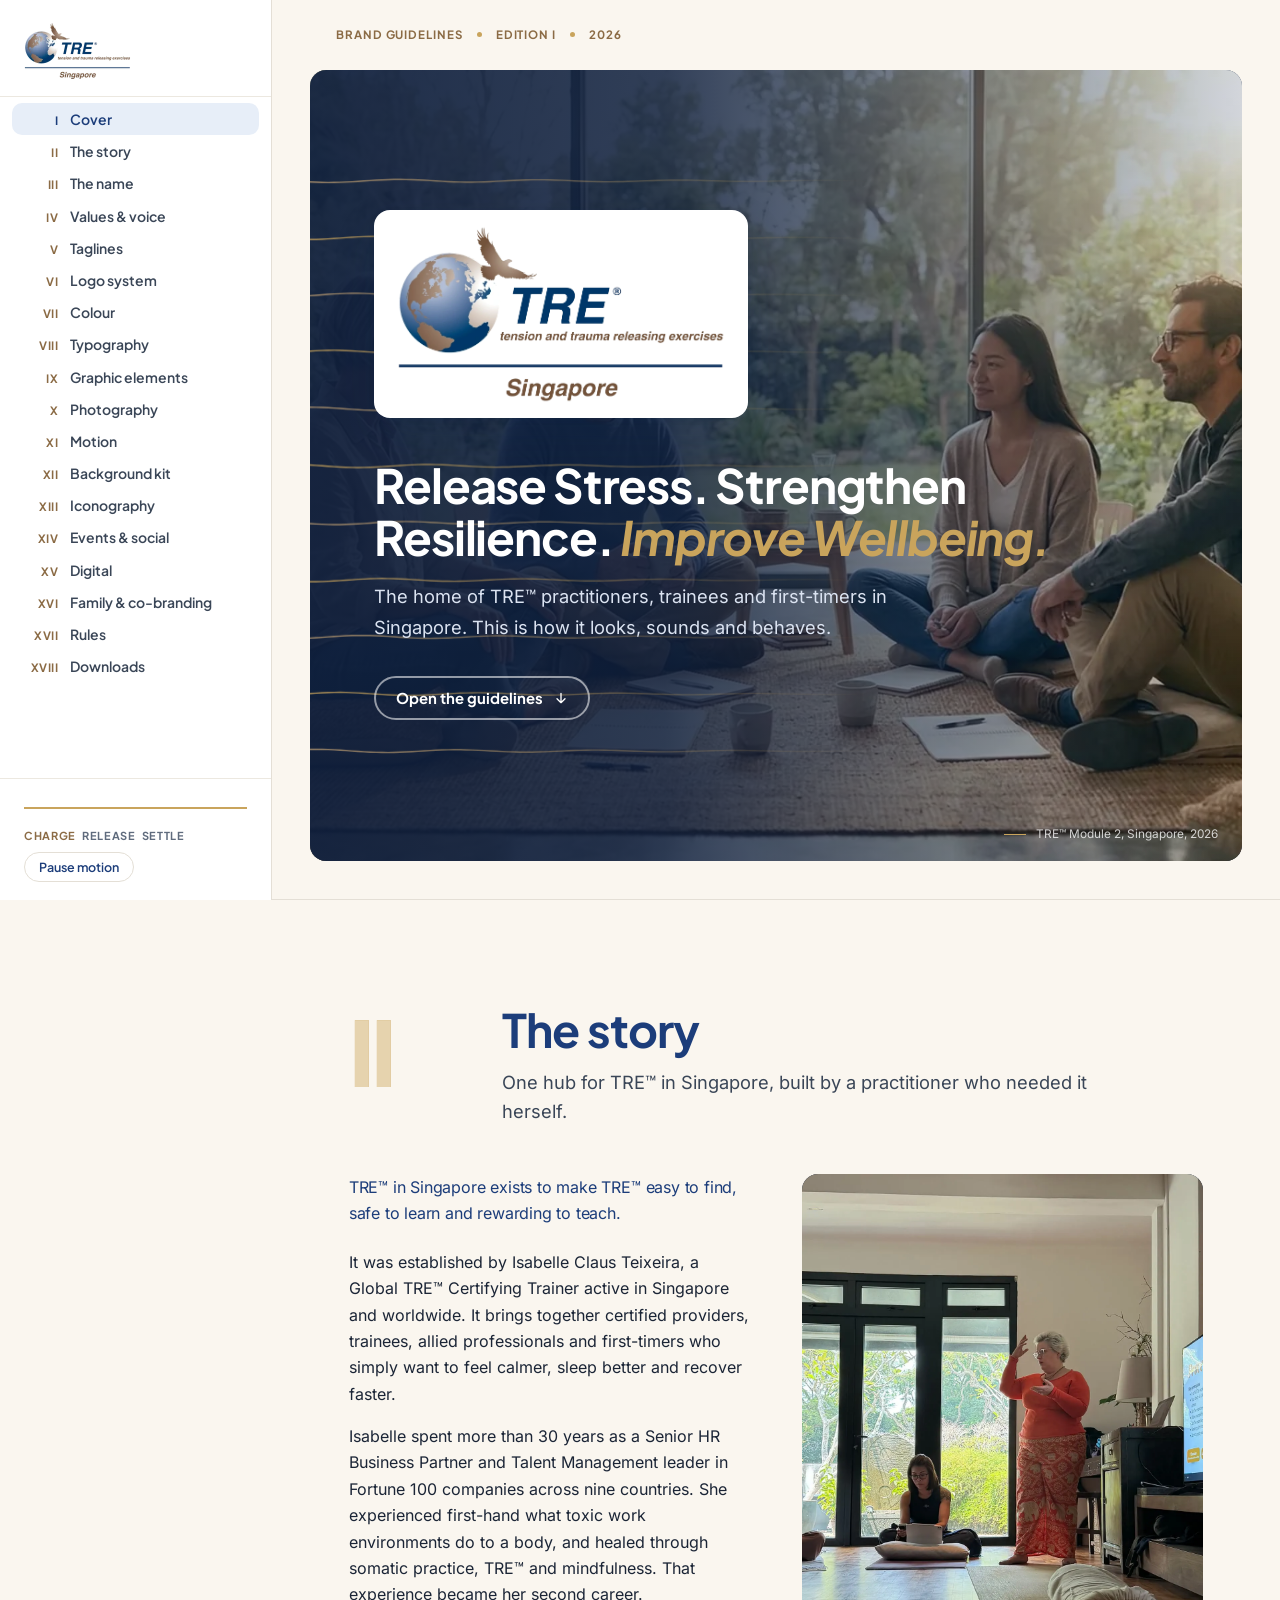
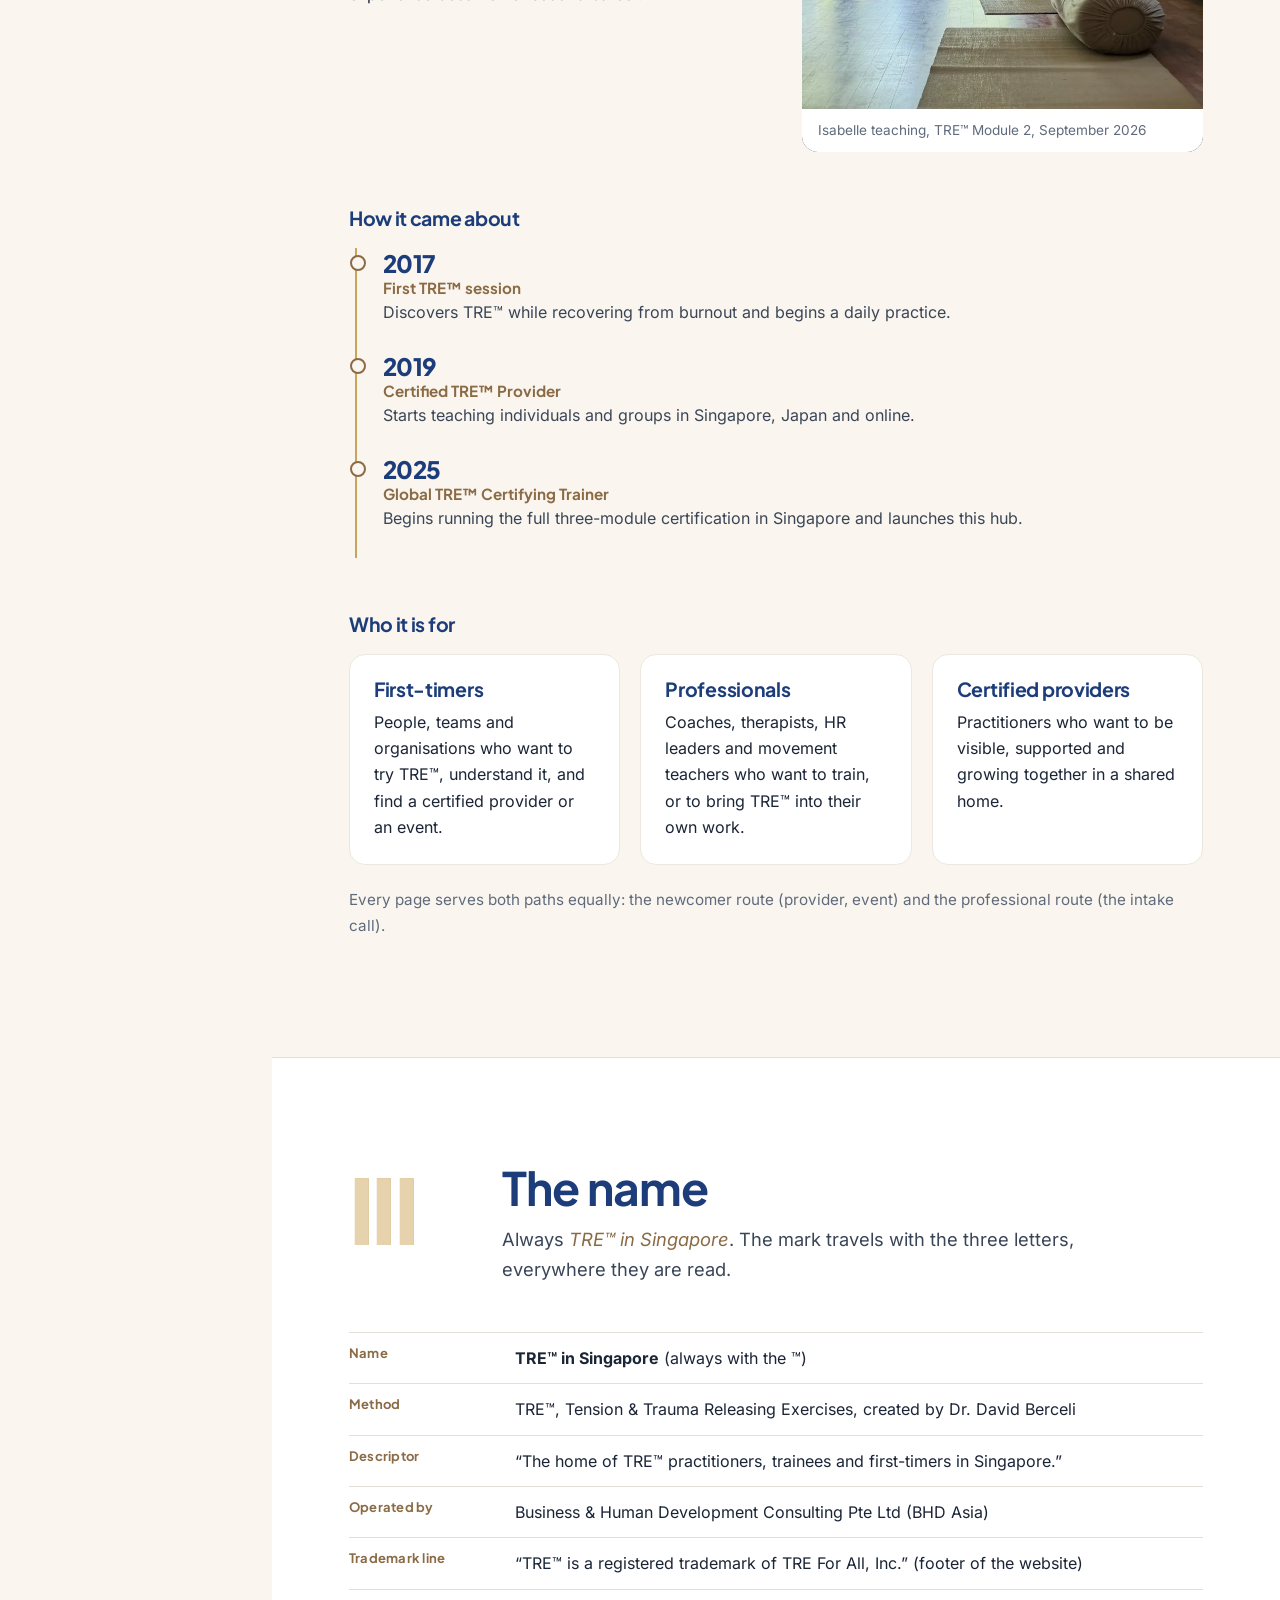
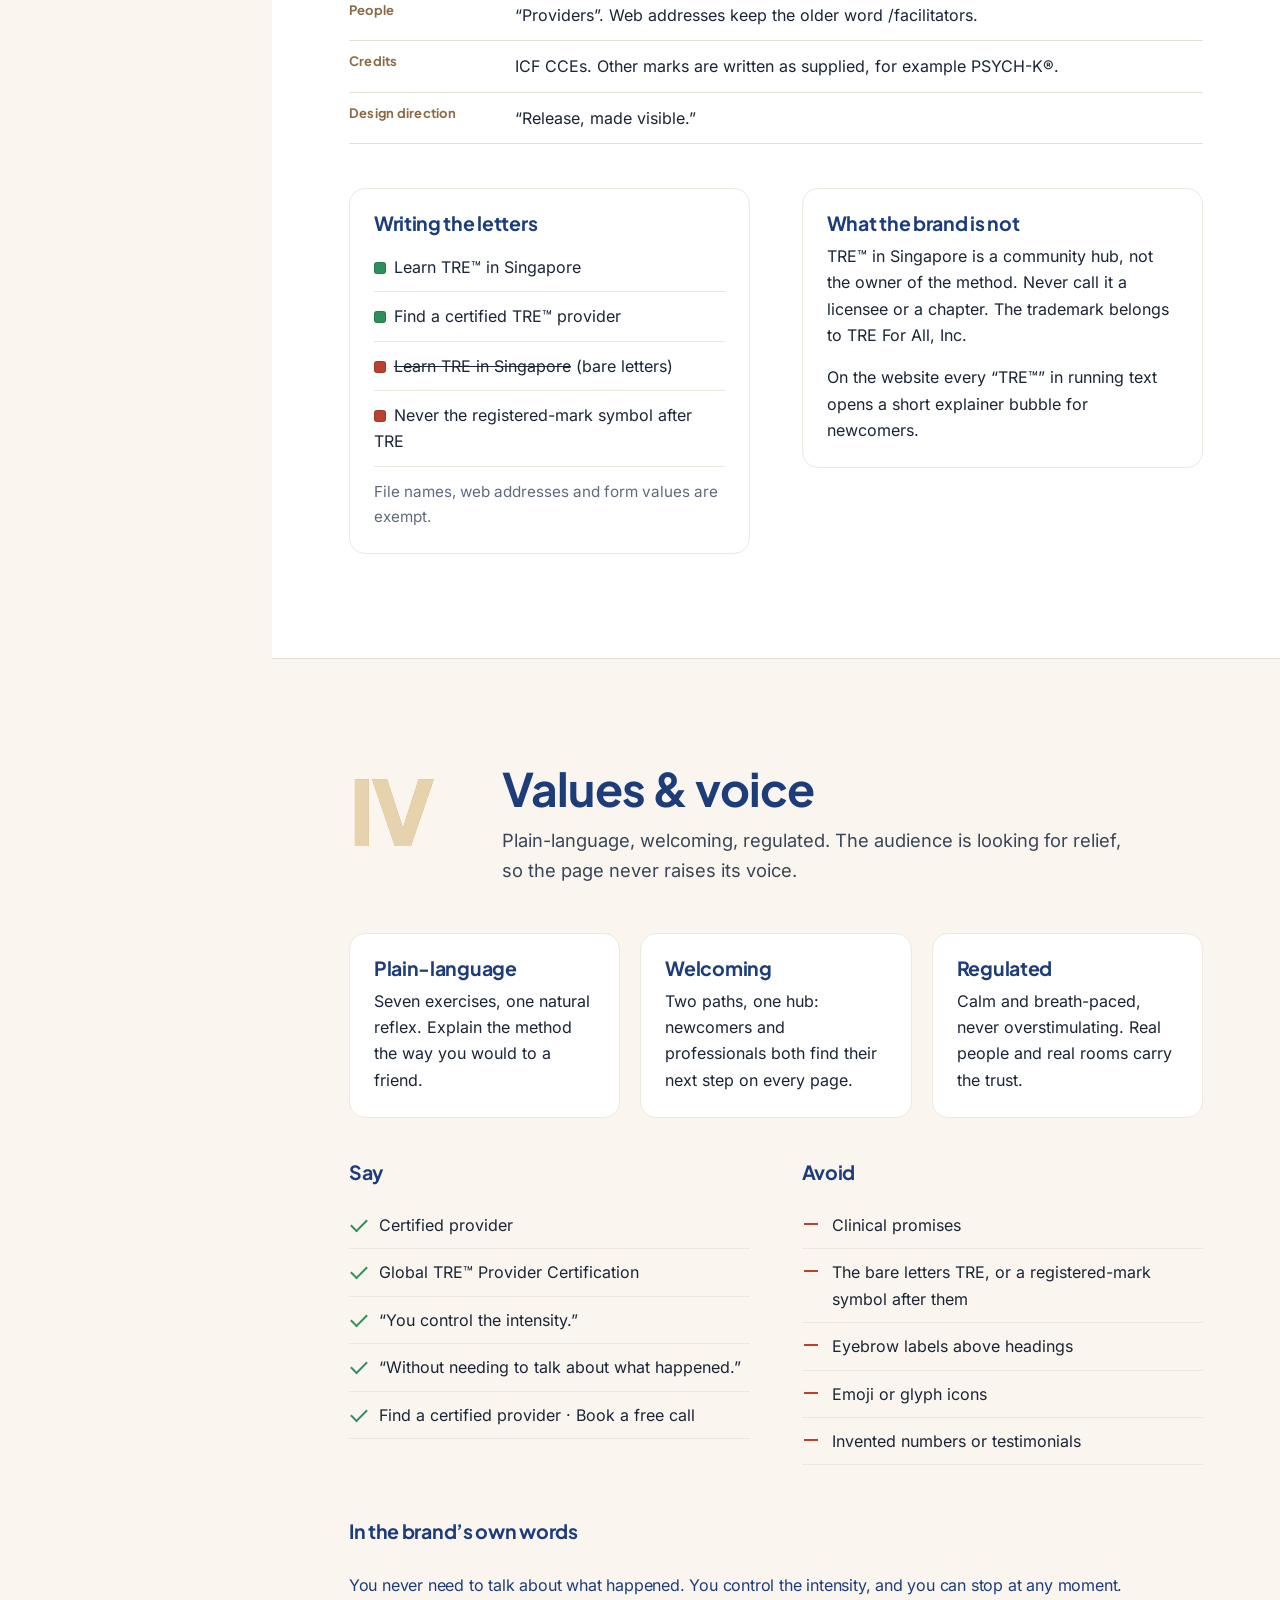
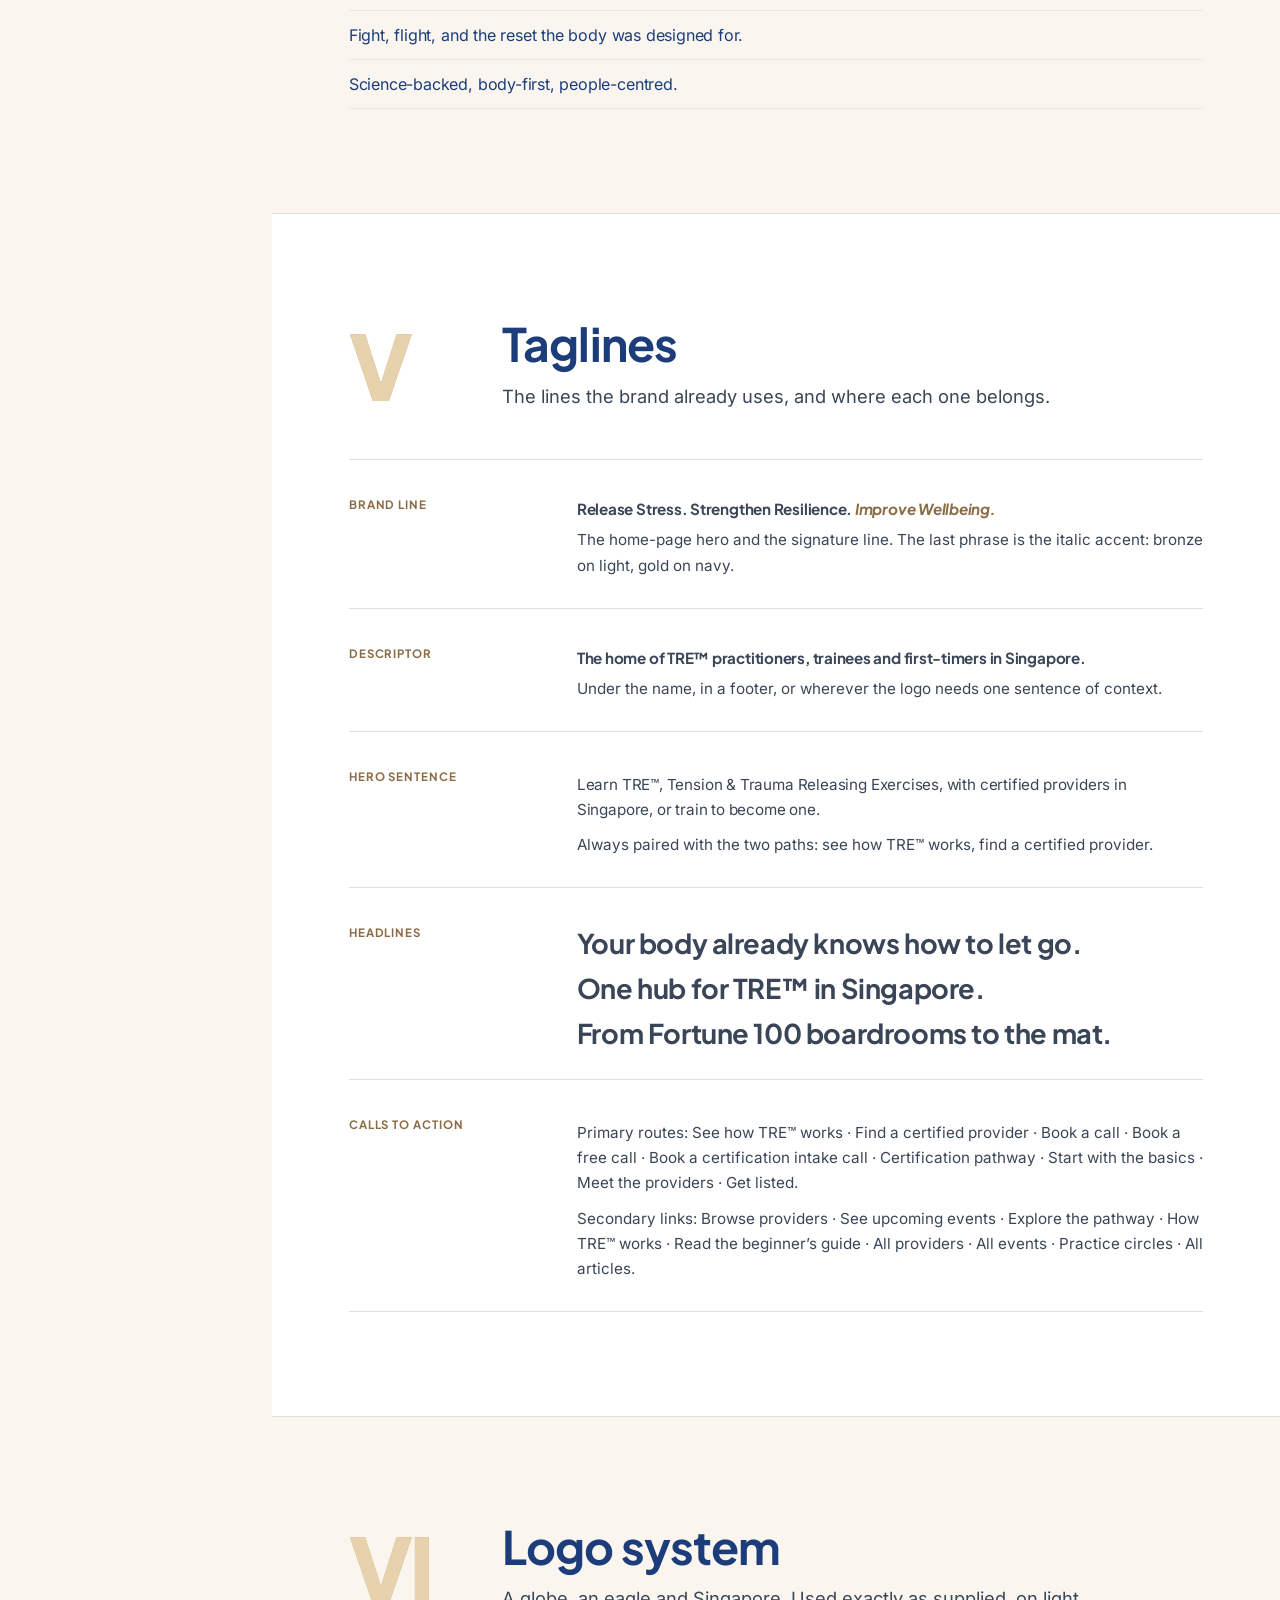
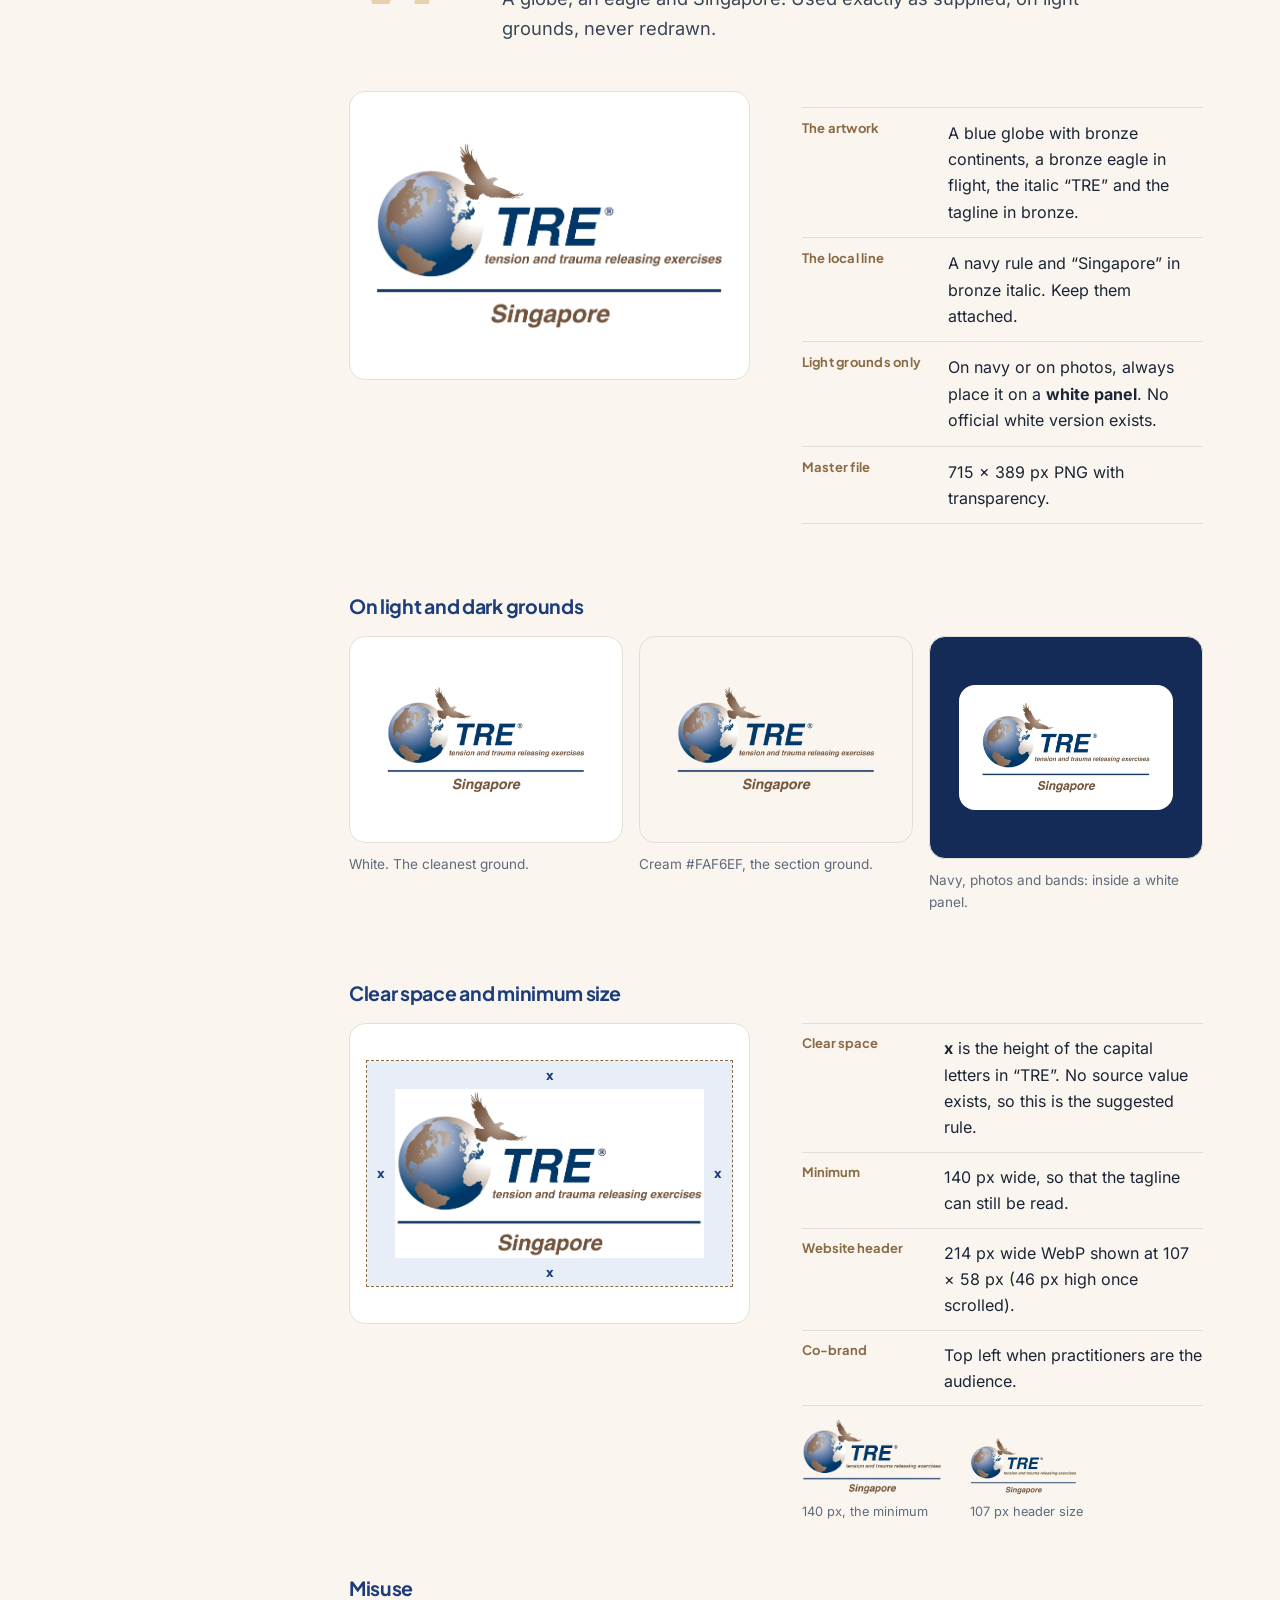
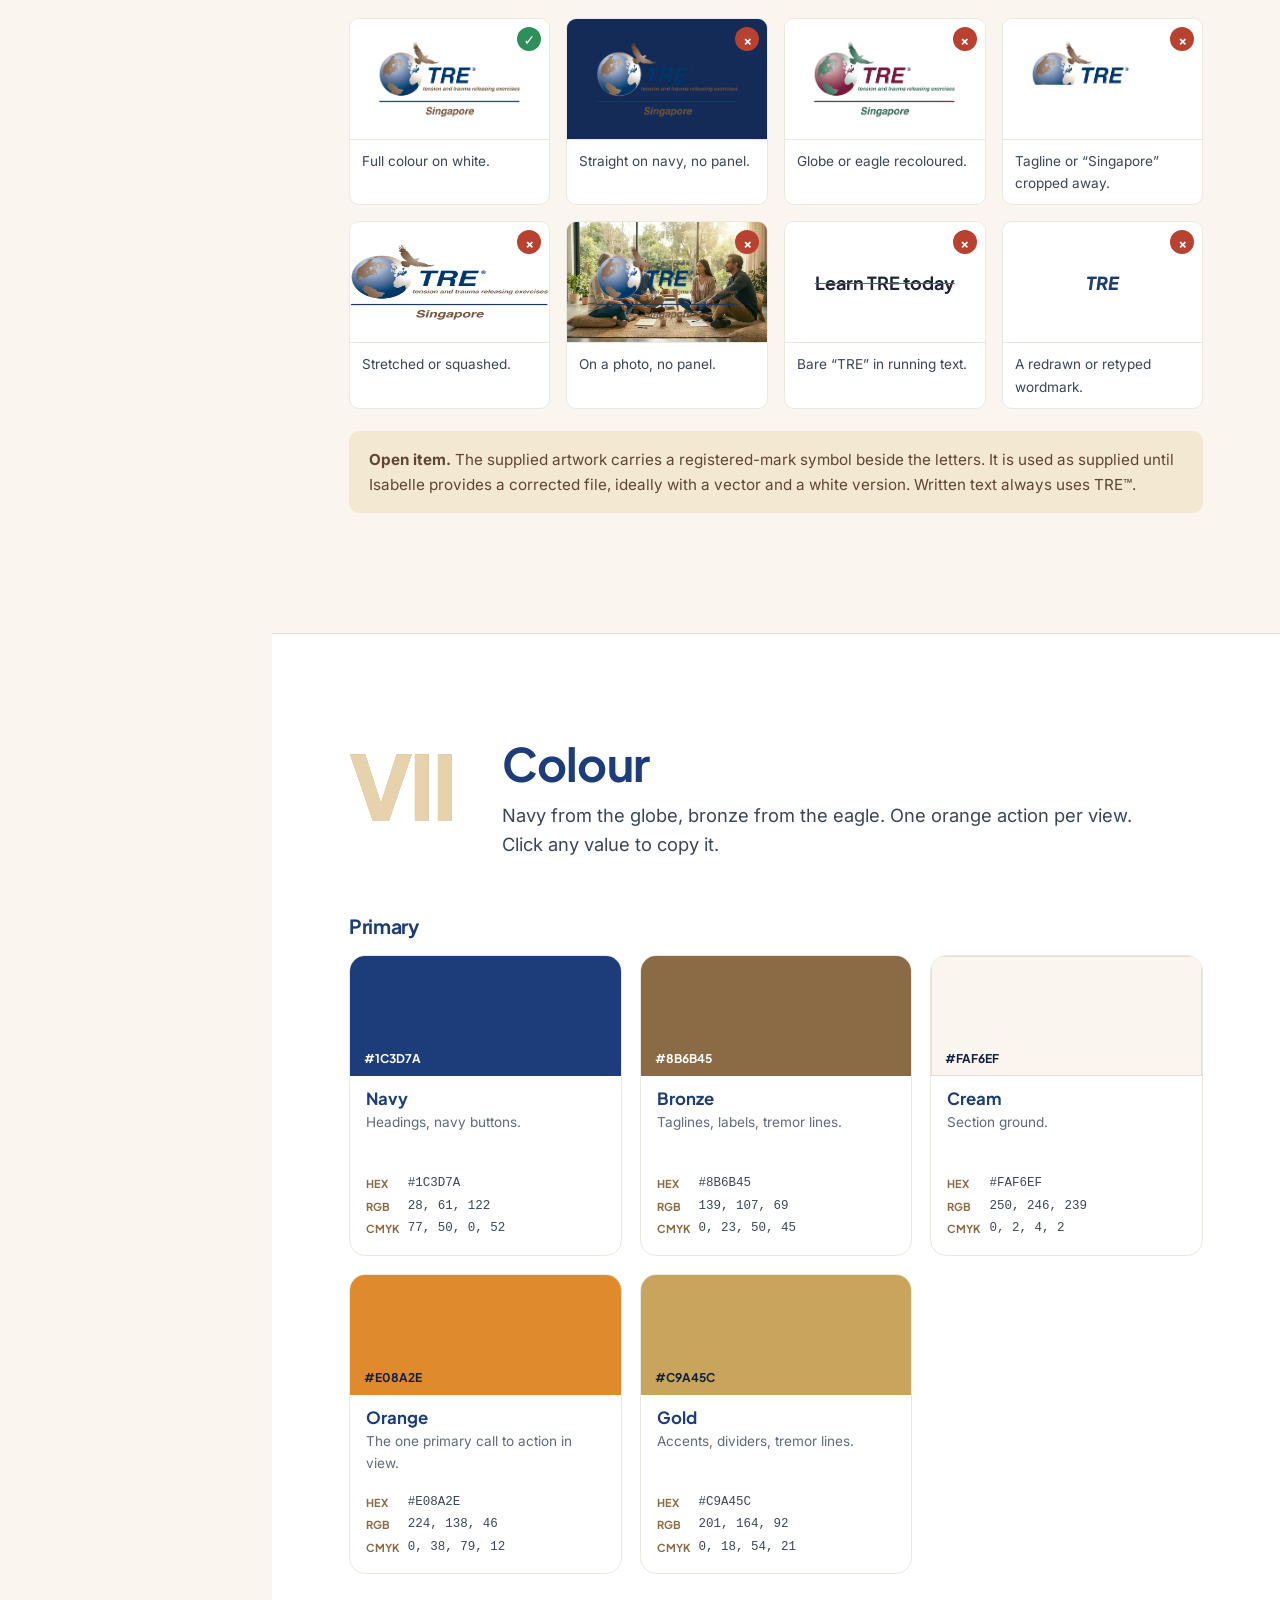
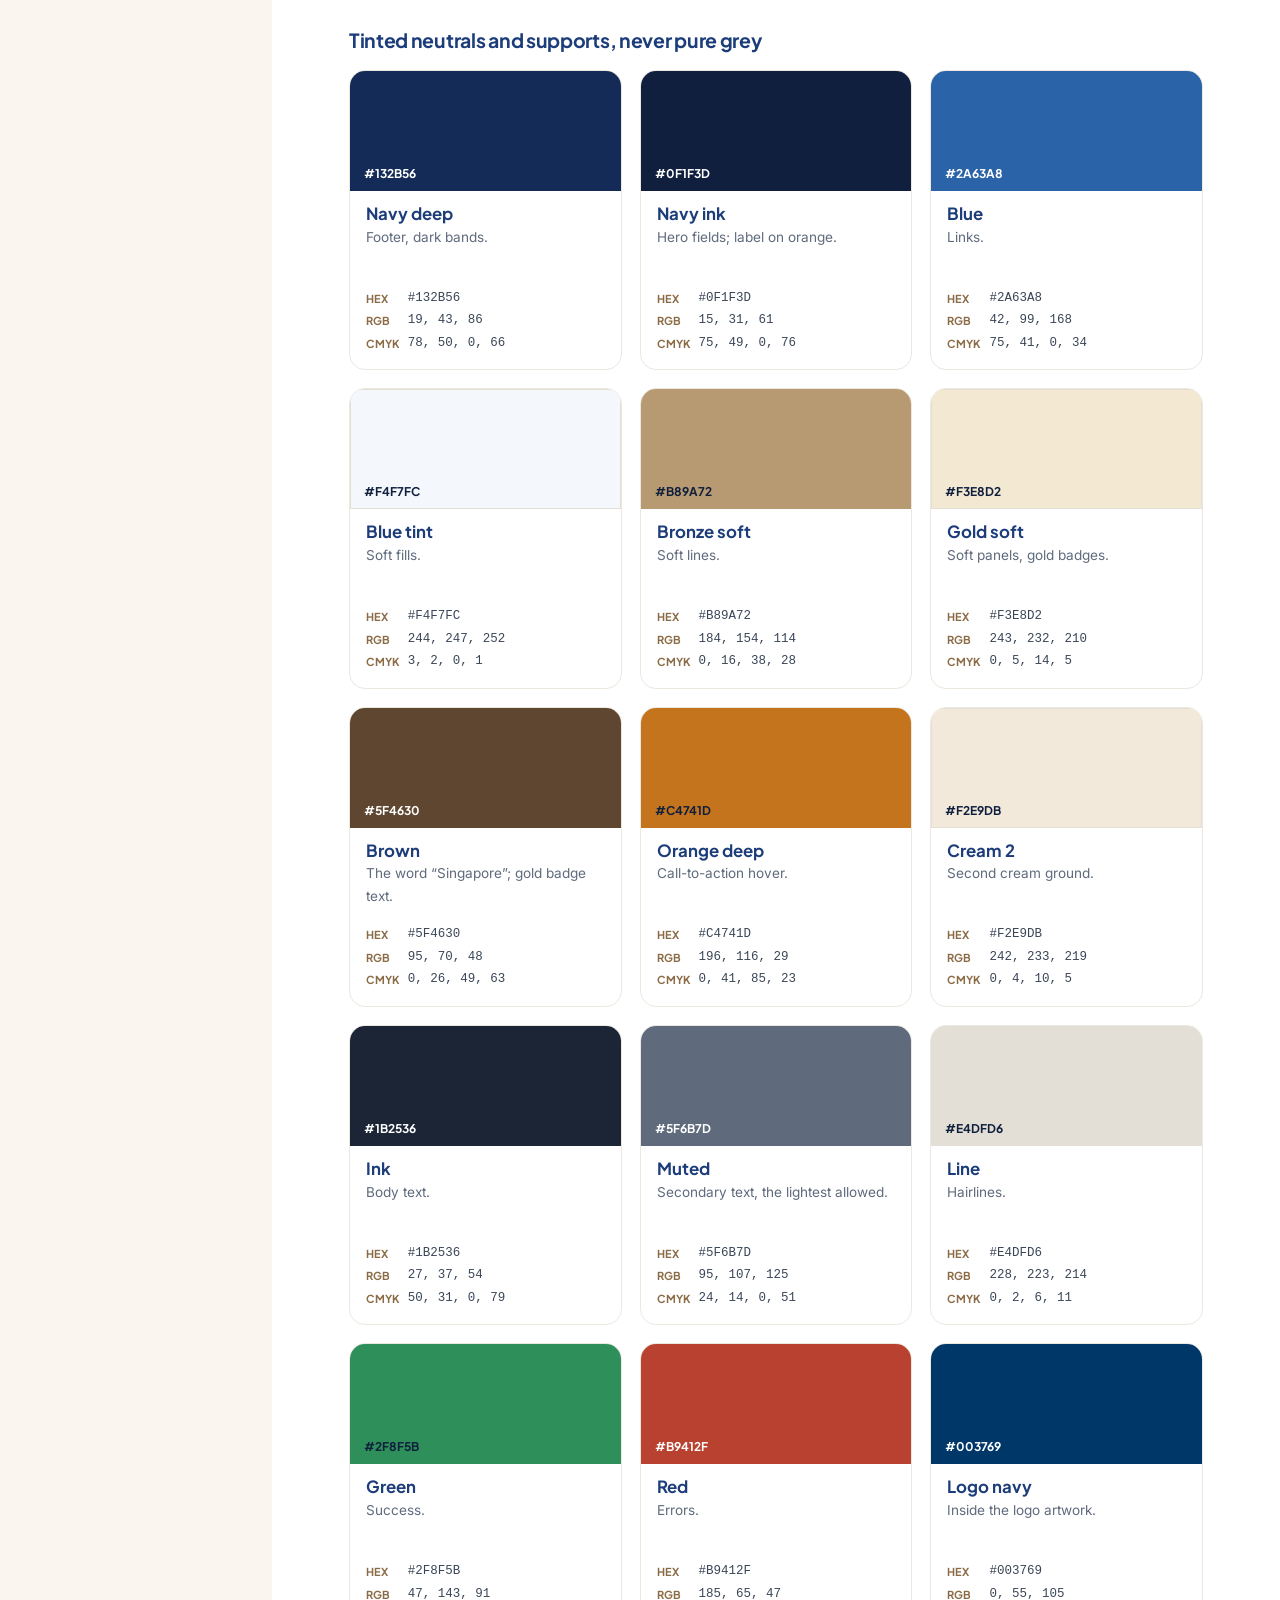
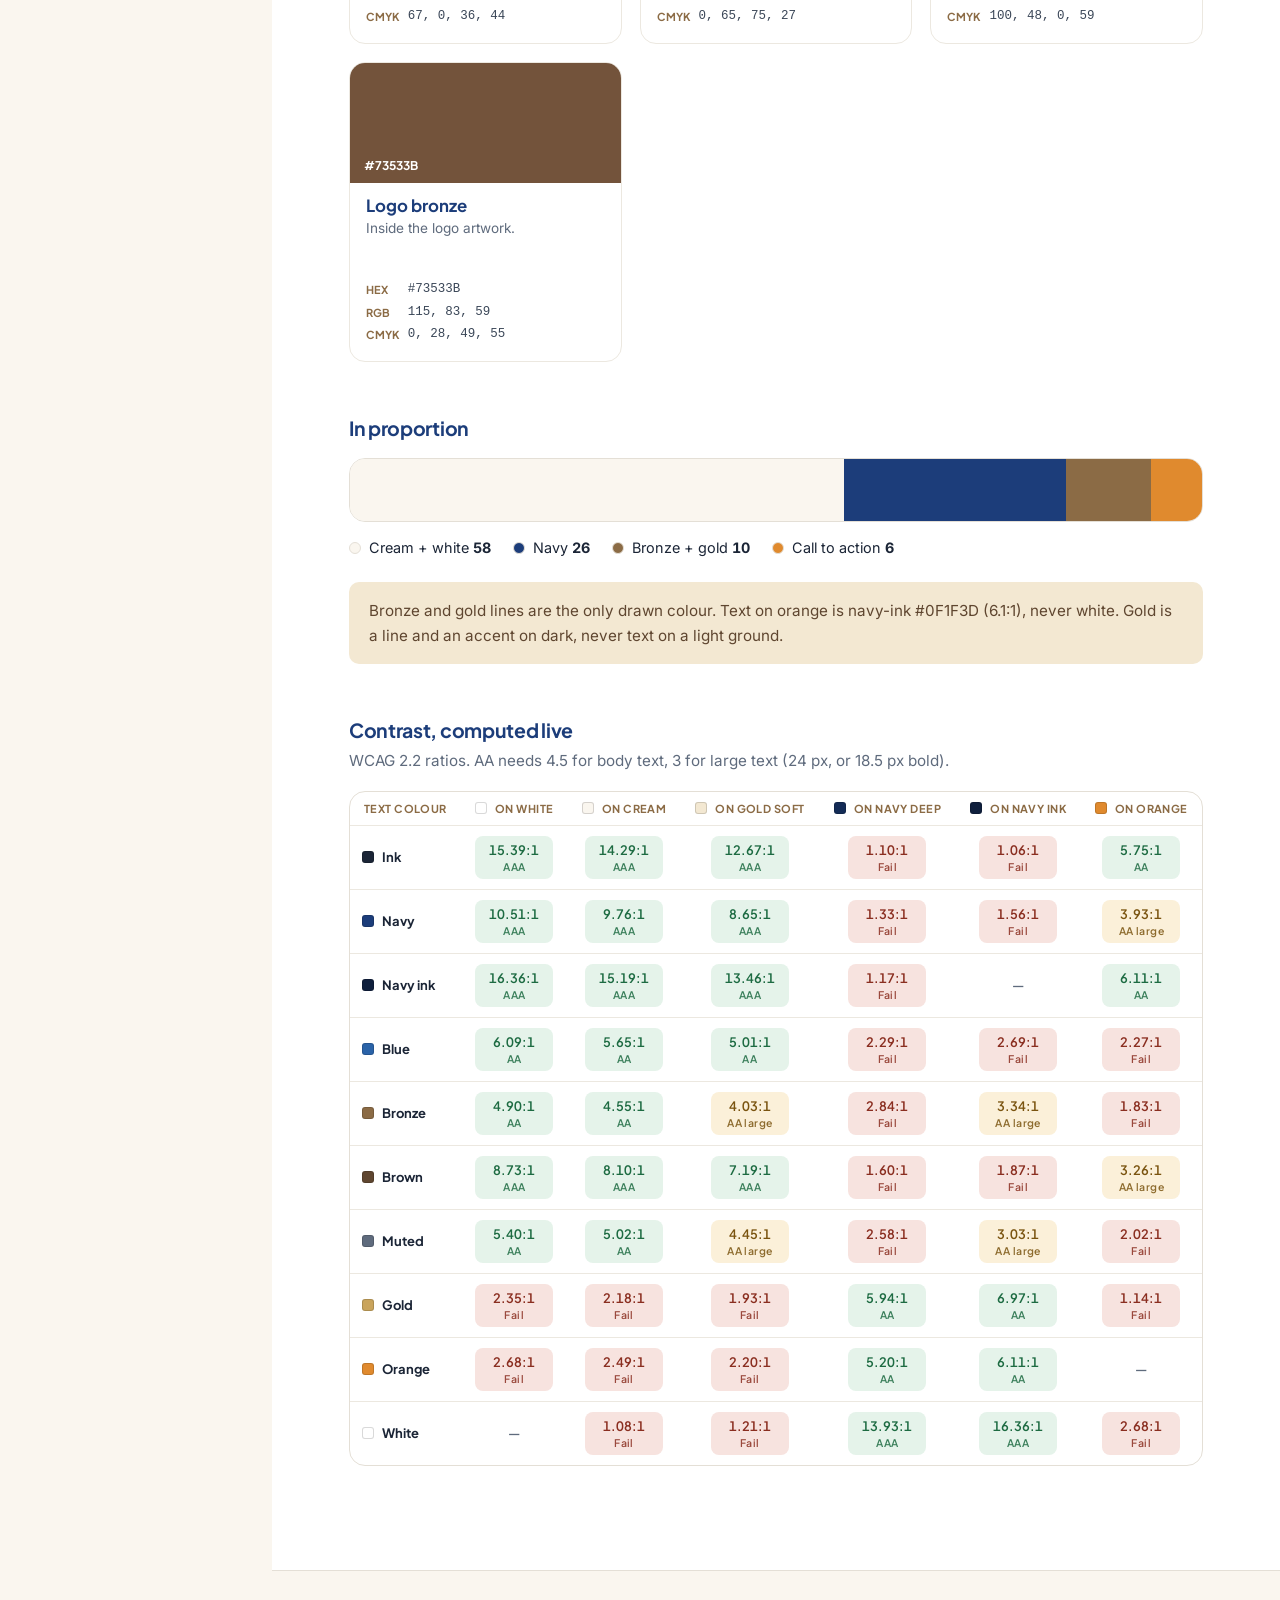
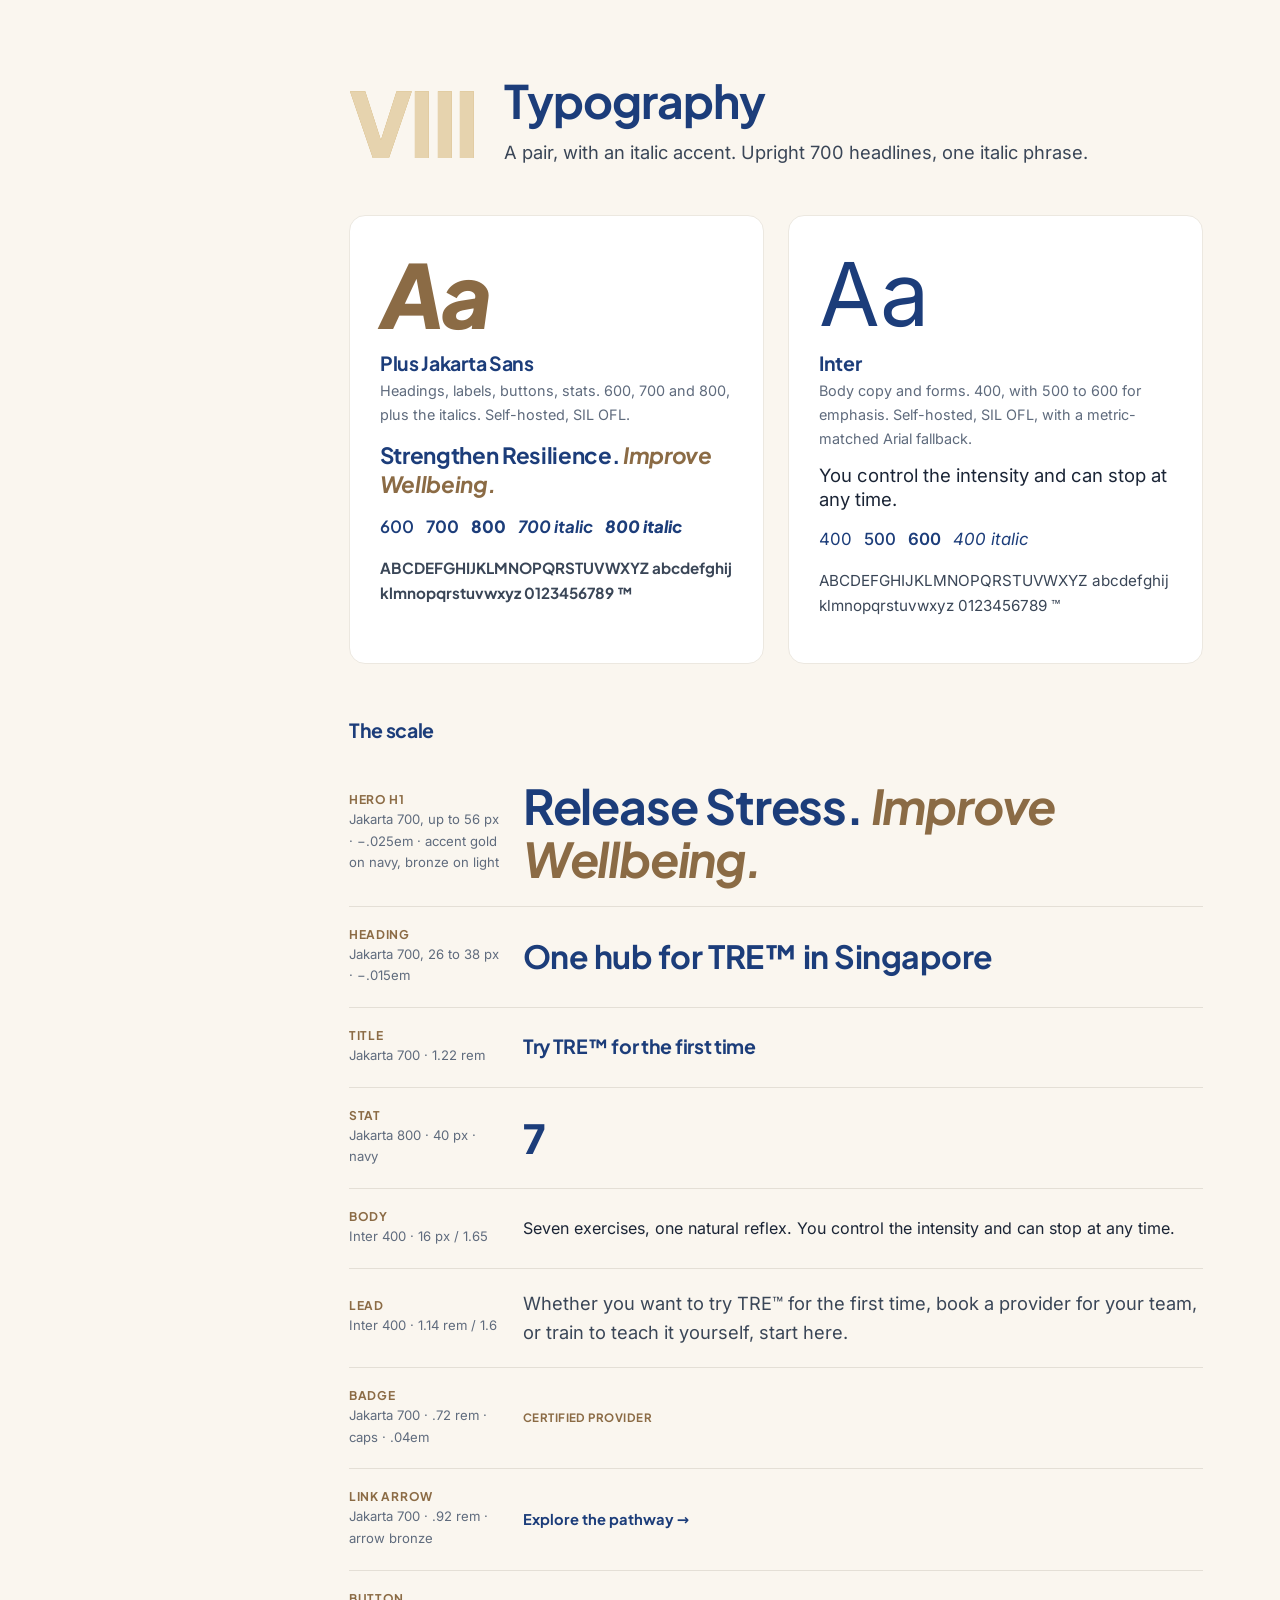
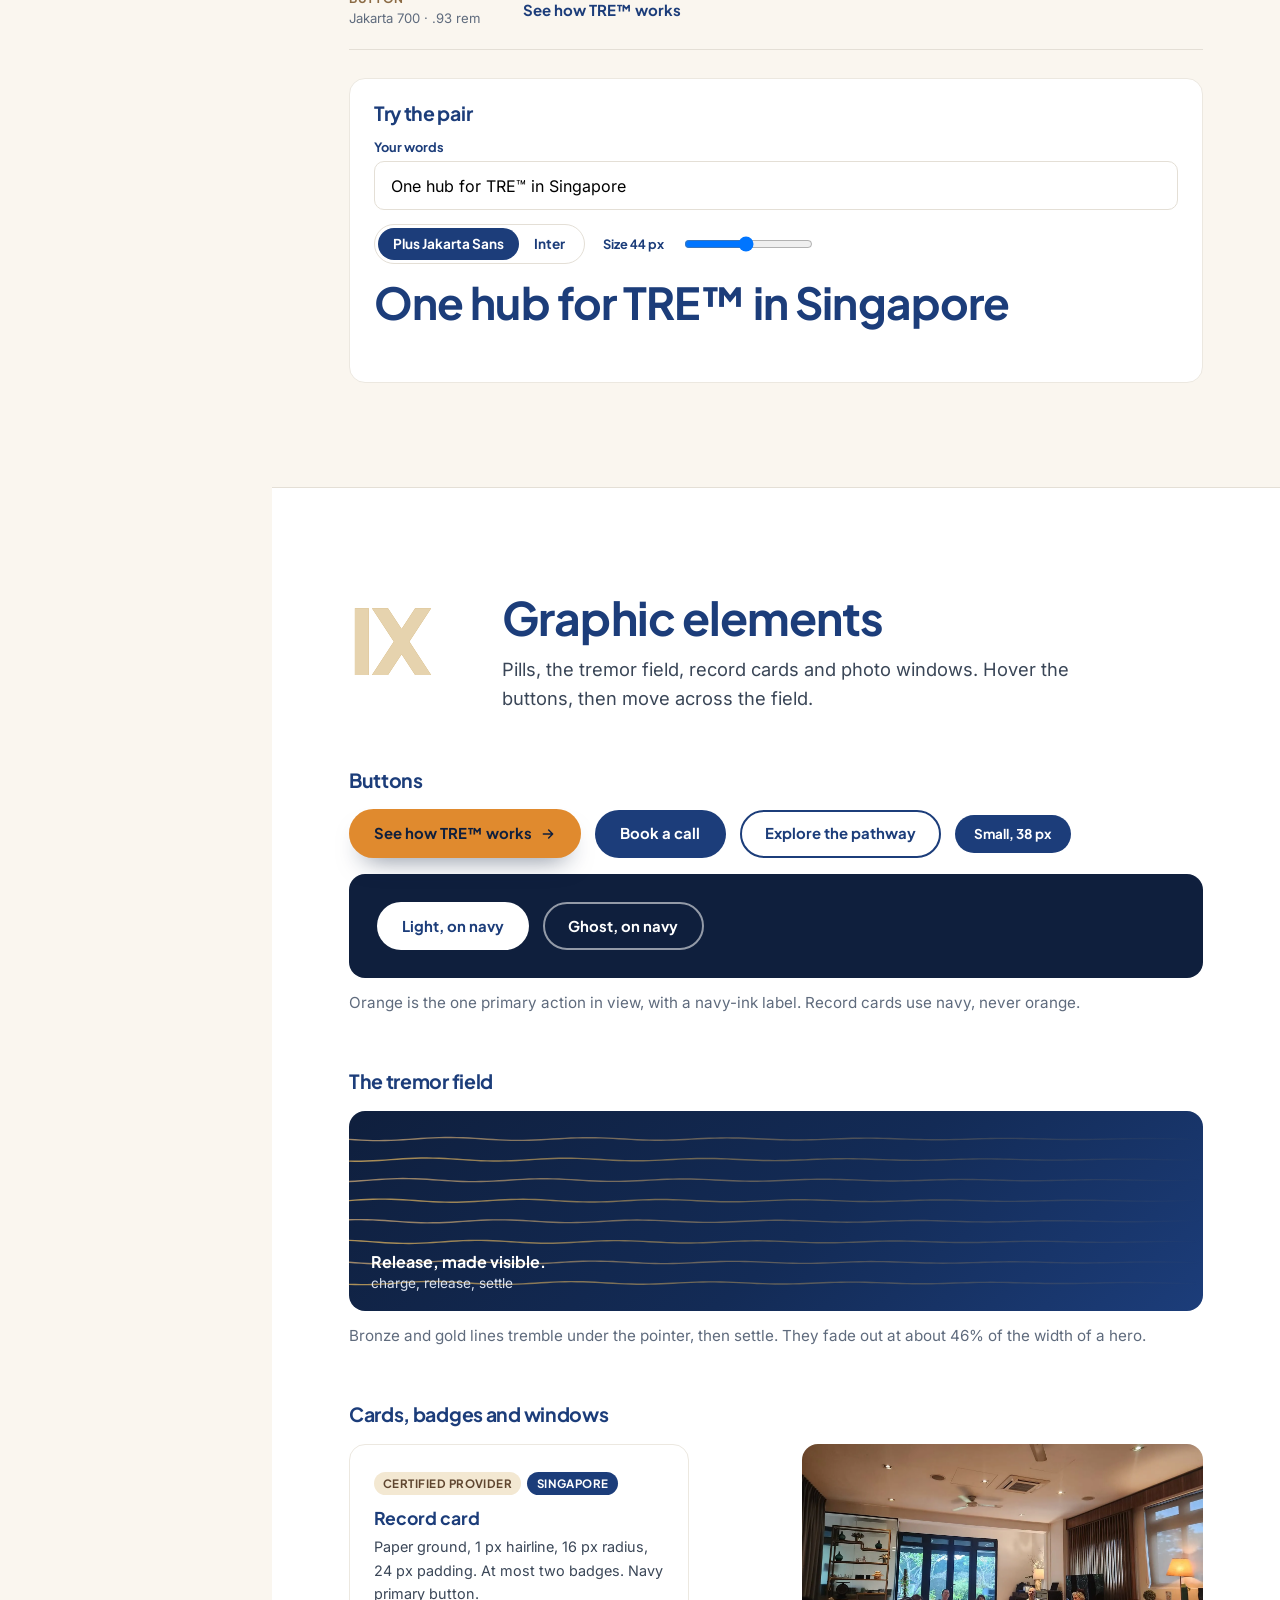
==== brand/index.html @ 5670fe0e "Brand book: tre-in-singapore (XXVIII format, unlisted) Co-Authored-By: Claude Opus 5.5 <noreply@anth" ====
<!doctype html>
<html lang="en-GB" class="no-js">
<head>
<meta charset="utf-8">
<meta name="robots" content="noindex,nofollow">
<meta name="color-scheme" content="light">
<meta name="viewport" content="width=device-width, initial-scale=1">
<title>TRE™ in Singapore Brand Guidelines</title>
<meta name="description" content="Brand guidelines, Edition I, for TRE™ in Singapore: story, name, voice, logo, colour, type, photography and the materials that carry them.">
<meta name="theme-color" content="#ffffff">
<link rel="icon" href="logo/tre-singapore-logo-214.webp" type="image/webp">
<link rel="preload" href="../assets/fonts/plus-jakarta-sans-latin.woff2" as="font" type="font/woff2" crossorigin>
<link rel="stylesheet" href="brand.css">
<script>document.documentElement.className='js';</script>
</head>
<body>
<a class="skip" href="#main">Skip to the guidelines</a>

<nav class="rail" id="rail" aria-label="Chapters">
  <div class="rail-top">
    <a class="rail-mark" href="#cover" aria-label="Back to the cover"><img src="logo/tre-singapore-logo-214.webp" alt="TRE in Singapore logo" width="107" height="58"></a>
    <button class="rail-btn" id="railBtn" type="button" aria-expanded="false" aria-controls="railList">Menu</button>
  </div>
  <ol class="rail-list" id="railList">
    <li><a href="#cover"><b>I</b><span>Cover</span></a></li>
    <li><a href="#story"><b>II</b><span>The story</span></a></li>
    <li><a href="#name"><b>III</b><span>The name</span></a></li>
    <li><a href="#voice"><b>IV</b><span>Values &amp; voice</span></a></li>
    <li><a href="#taglines"><b>V</b><span>Taglines</span></a></li>
    <li><a href="#logo"><b>VI</b><span>Logo system</span></a></li>
    <li><a href="#colour"><b>VII</b><span>Colour</span></a></li>
    <li><a href="#type"><b>VIII</b><span>Typography</span></a></li>
    <li><a href="#elements"><b>IX</b><span>Graphic elements</span></a></li>
    <li><a href="#photo"><b>X</b><span>Photography</span></a></li>
    <li><a href="#motion"><b>XI</b><span>Motion</span></a></li>
    <li><a href="#grounds"><b>XII</b><span>Background kit</span></a></li>
    <li><a href="#icons"><b>XIII</b><span>Iconography</span></a></li>
    <li><a href="#events"><b>XIV</b><span>Events &amp; social</span></a></li>
    <li><a href="#digital"><b>XV</b><span>Digital</span></a></li>
    <li><a href="#family"><b>XVI</b><span>Family &amp; co-branding</span></a></li>
    <li><a href="#rules"><b>XVII</b><span>Rules</span></a></li>
    <li><a href="#downloads"><b>XVIII</b><span>Downloads</span></a></li>
  </ol>
  <div class="rail-dev">
    <svg viewBox="0 0 224 30" preserveAspectRatio="none" aria-hidden="true"><path id="devLine" d="M0 15H224"/></svg>
    <div class="rail-steps" aria-hidden="true"><span id="st0" class="on">Charge</span><span id="st1">Release</span><span id="st2">Settle</span></div>
    <button class="motion-sw" id="motionSw" type="button" aria-pressed="false">Pause motion</button>
  </div>
</nav>

<main id="main">

<!-- I COVER -->
<section class="ch cover" id="cover" aria-label="Cover">
  <div class="cover-top label"><span>Brand guidelines</span><i aria-hidden="true"></i><span>Edition I</span><i aria-hidden="true"></i><span>2026</span></div>
  <div class="cover-stage" id="coverStage">
    <img src="img/hero-poster.webp" alt="" width="1600" height="900" fetchpriority="high">
    <canvas id="coverTremor" aria-hidden="true"></canvas>
    <div class="cover-copy">
      <div class="cover-logo"><img src="logo/tre-singapore-logo.png" alt="TRE in Singapore logo: a globe, an eagle and the word Singapore" width="715" height="389"></div>
      <h1><span class="sr-only">TRE™ in Singapore. Brand guidelines, Edition I, 2026. </span>Release Stress. Strengthen Resilience. <em>Improve Wellbeing.</em></h1>
      <p class="cover-sub">The home of TRE™ practitioners, trainees and first-timers in Singapore. This is how it looks, sounds and behaves.</p>
      <a class="scroll-cue" href="#story">Open the guidelines <svg width="16" height="16" viewBox="0 0 24 24" fill="none" stroke="currentColor" stroke-width="2" stroke-linecap="round" stroke-linejoin="round" aria-hidden="true"><path d="M12 5v14M6 13l6 6 6-6"/></svg></a>
    </div>
    <span class="cover-credit">TRE™ Module 2, Singapore, 2026</span>
  </div>
</section>

<!-- II STORY -->
<section class="ch" id="story" aria-labelledby="h-story">
  <header class="ch-head"><span class="ch-num" aria-hidden="true">II</span><div><h2 id="h-story">The story</h2><p class="ch-intro">One hub for TRE™ in Singapore, built by a practitioner who needed it herself.</p></div></header>
  <div class="two">
    <div class="rv">
      <p class="quote">TRE™ in Singapore exists to make TRE™ easy to find, safe to learn and rewarding to teach.</p>
      <p style="margin-top:22px">It was established by Isabelle Claus Teixeira, a Global TRE™ Certifying Trainer active in Singapore and worldwide. It brings together certified providers, trainees, allied professionals and first-timers who simply want to feel calmer, sleep better and recover faster.</p>
      <p>Isabelle spent more than 30 years as a Senior HR Business Partner and Talent Management leader in Fortune 100 companies across nine countries. She experienced first-hand what toxic work environments do to a body, and healed through somatic practice, TRE™ and mindfulness. That experience became her second career.</p>
    </div>
    <figure class="photo rv"><img src="img/module2-sep2026-1.webp" alt="Isabelle teaching TRE Module 2 in Singapore" width="1200" height="900" loading="lazy"><figcaption>Isabelle teaching, TRE™ Module 2, September 2026</figcaption></figure>
  </div>
  <h3 class="sec-h">How it came about</h3>
  <ol class="tl rv">
    <li><b>2017</b><span>First TRE™ session</span><p>Discovers TRE™ while recovering from burnout and begins a daily practice.</p></li>
    <li><b>2019</b><span>Certified TRE™ Provider</span><p>Starts teaching individuals and groups in Singapore, Japan and online.</p></li>
    <li><b>2025</b><span>Global TRE™ Certifying Trainer</span><p>Begins running the full three-module certification in Singapore and launches this hub.</p></li>
  </ol>
  <h3 class="sec-h">Who it is for</h3>
  <div class="three">
    <div class="card rv"><h3>First-timers</h3><p>People, teams and organisations who want to try TRE™, understand it, and find a certified provider or an event.</p></div>
    <div class="card rv"><h3>Professionals</h3><p>Coaches, therapists, HR leaders and movement teachers who want to train, or to bring TRE™ into their own work.</p></div>
    <div class="card rv"><h3>Certified providers</h3><p>Practitioners who want to be visible, supported and growing together in a shared home.</p></div>
  </div>
  <p class="sub" style="margin-top:22px">Every page serves both paths equally: the newcomer route (provider, event) and the professional route (the intake call).</p>
</section>

<!-- III NAME -->
<section class="ch band" id="name" aria-labelledby="h-name">
  <header class="ch-head"><span class="ch-num" aria-hidden="true">III</span><div><h2 id="h-name">The name</h2><p class="ch-intro">Always <em class="it">TRE™ in Singapore</em>. The mark travels with the three letters, everywhere they are read.</p></div></header>
  <dl class="kv rv">
    <dt>Name</dt><dd><b>TRE™ in Singapore</b> (always with the ™)</dd>
    <dt>Method</dt><dd>TRE™, Tension &amp; Trauma Releasing Exercises, created by Dr. David Berceli</dd>
    <dt>Descriptor</dt><dd>“The home of TRE™ practitioners, trainees and first-timers in Singapore.”</dd>
    <dt>Operated by</dt><dd>Business &amp; Human Development Consulting Pte Ltd (BHD Asia)</dd>
    <dt>Trademark line</dt><dd>“TRE™ is a registered trademark of TRE For All, Inc.” (footer of the website)</dd>
    <dt>People</dt><dd>“Providers”. Web addresses keep the older word /facilitators.</dd>
    <dt>Credits</dt><dd>ICF CCEs. Other marks are written as supplied, for example PSYCH-K®.</dd>
    <dt>Design direction</dt><dd>“Release, made visible.”</dd>
  </dl>
  <div class="two" style="margin-top:44px">
    <div class="card rv"><h3>Writing the letters</h3>
      <ul class="vo-list"><li><span class="chip-sq" style="background:var(--green)"></span>Learn TRE™ in Singapore</li><li><span class="chip-sq" style="background:var(--green)"></span>Find a certified TRE™ provider</li><li><span class="chip-sq" style="background:var(--red)"></span><s>Learn TRE in Singapore</s> (bare letters)</li><li><span class="chip-sq" style="background:var(--red)"></span>Never the registered-mark symbol after TRE</li></ul>
      <p class="sub" style="margin-top:12px">File names, web addresses and form values are exempt.</p></div>
    <div class="card rv"><h3>What the brand is not</h3><p>TRE™ in Singapore is a community hub, not the owner of the method. Never call it a licensee or a chapter. The trademark belongs to TRE For All, Inc.</p><p>On the website every “TRE™” in running text opens a short explainer bubble for newcomers.</p></div>
  </div>
</section>

<!-- IV VOICE -->
<section class="ch" id="voice" aria-labelledby="h-voice">
  <header class="ch-head"><span class="ch-num" aria-hidden="true">IV</span><div><h2 id="h-voice">Values &amp; voice</h2><p class="ch-intro">Plain-language, welcoming, regulated. The audience is looking for relief, so the page never raises its voice.</p></div></header>
  <div class="three">
    <div class="card rv"><h3>Plain-language</h3><p>Seven exercises, one natural reflex. Explain the method the way you would to a friend.</p></div>
    <div class="card rv"><h3>Welcoming</h3><p>Two paths, one hub: newcomers and professionals both find their next step on every page.</p></div>
    <div class="card rv"><h3>Regulated</h3><p>Calm and breath-paced, never overstimulating. Real people and real rooms carry the trust.</p></div>
  </div>
  <div class="two" style="margin-top:44px">
    <div class="rv"><h3 class="sec-h" style="margin-top:0">Say</h3>
      <ul class="ticks"><li>Certified provider</li><li>Global TRE™ Provider Certification</li><li>“You control the intensity.”</li><li>“Without needing to talk about what happened.”</li><li>Find a certified provider · Book a free call</li></ul></div>
    <div class="rv"><h3 class="sec-h" style="margin-top:0">Avoid</h3>
      <ul class="ticks no"><li>Clinical promises</li><li>The bare letters TRE, or a registered-mark symbol after them</li><li>Eyebrow labels above headings</li><li>Emoji or glyph icons</li><li>Invented numbers or testimonials</li></ul></div>
  </div>
  <h3 class="sec-h">In the brand’s own words</h3>
  <ul class="vo-list rv">
    <li class="quote">You never need to talk about what happened. You control the intensity, and you can stop at any moment.</li>
    <li class="quote">Fight, flight, and the reset the body was designed for.</li>
    <li class="quote">Science-backed, body-first, people-centred.</li>
  </ul>
</section>

<!-- V TAGLINES -->
<section class="ch band" id="taglines" aria-labelledby="h-tag">
  <header class="ch-head"><span class="ch-num" aria-hidden="true">V</span><div><h2 id="h-tag">Taglines</h2><p class="ch-intro">The lines the brand already uses, and where each one belongs.</p></div></header>
  <div class="tag-row rv"><span class="label">Brand line</span><div><p class="line-big">Release Stress. Strengthen Resilience. <em>Improve Wellbeing.</em></p><p>The home-page hero and the signature line. The last phrase is the italic accent: bronze on light, gold on navy.</p></div></div>
  <div class="tag-row rv"><span class="label">Descriptor</span><div><p class="line-big">The home of TRE™ practitioners, trainees and first-timers in Singapore.</p><p>Under the name, in a footer, or wherever the logo needs one sentence of context.</p></div></div>
  <div class="tag-row rv"><span class="label">Hero sentence</span><div><p class="quote">Learn TRE™, Tension &amp; Trauma Releasing Exercises, with certified providers in Singapore, or train to become one.</p><p>Always paired with the two paths: see how TRE™ works, find a certified provider.</p></div></div>
  <div class="tag-row rv"><span class="label">Headlines</span><div><p class="line-big" style="font-size:clamp(1.3rem,2.2vw,1.7rem)">Your body already knows how to let go.</p><p class="line-big" style="font-size:clamp(1.3rem,2.2vw,1.7rem);margin-top:14px">One hub for TRE™ in Singapore.</p><p class="line-big" style="font-size:clamp(1.3rem,2.2vw,1.7rem);margin-top:14px">From Fortune 100 boardrooms to the mat.</p></div></div>
  <div class="tag-row rv"><span class="label">Calls to action</span><div><p>Primary routes: See how TRE™ works · Find a certified provider · Book a call · Book a free call · Book a certification intake call · Certification pathway · Start with the basics · Meet the providers · Get listed.</p><p>Secondary links: Browse providers · See upcoming events · Explore the pathway · How TRE™ works · Read the beginner’s guide · All providers · All events · Practice circles · All articles.</p></div></div>
</section>

<!-- VI LOGO -->
<section class="ch" id="logo" aria-labelledby="h-logo">
  <header class="ch-head"><span class="ch-num" aria-hidden="true">VI</span><div><h2 id="h-logo">Logo system</h2><p class="ch-intro">A globe, an eagle and Singapore. Used exactly as supplied, on light grounds, never redrawn.</p></div></header>
  <div class="two">
    <div class="stage w rv"><img src="logo/tre-singapore-logo.png" alt="TRE in Singapore logo, full colour" width="460" height="250" style="width:min(460px,100%);height:auto"></div>
    <div class="rv"><dl class="kv" style="grid-template-columns:130px 1fr">
      <dt>The artwork</dt><dd>A blue globe with bronze continents, a bronze eagle in flight, the italic “TRE” and the tagline in bronze.</dd>
      <dt>The local line</dt><dd>A navy rule and “Singapore” in bronze italic. Keep them attached.</dd>
      <dt>Light grounds only</dt><dd>On navy or on photos, always place it on a <b>white panel</b>. No official white version exists.</dd>
      <dt>Master file</dt><dd>715 × 389 px PNG with transparency.</dd></dl></div>
  </div>
  <h3 class="sec-h">On light and dark grounds</h3>
  <div class="stage-grid">
    <div><div class="stage w"><img src="logo/tre-singapore-logo-321.webp" alt="Logo on white" width="321" height="175" style="width:200px;height:auto"></div><p class="stage-cap">White. The cleanest ground.</p></div>
    <div><div class="stage c"><img src="logo/tre-singapore-logo-321.webp" alt="Logo on cream" width="321" height="175" style="width:200px;height:auto"></div><p class="stage-cap">Cream #FAF6EF, the section ground.</p></div>
    <div><div class="stage n"><div class="panel"><img src="logo/tre-singapore-logo-321.webp" alt="Logo on a white panel over navy" width="321" height="175" style="width:170px;height:auto"></div></div><p class="stage-cap">Navy, photos and bands: inside a white panel.</p></div>
  </div>
  <h3 class="sec-h">Clear space and minimum size</h3>
  <div class="two">
    <div class="cs-wrap rv"><div class="cs"><img src="logo/tre-singapore-logo.png" alt="Logo with clear-space markers" width="715" height="389"><b class="t">x</b><b class="bt">x</b><b class="l">x</b><b class="r">x</b></div></div>
    <div class="rv"><ul class="spec-list">
      <li><b>Clear space</b><span><strong>x</strong> is the height of the capital letters in “TRE”. No source value exists, so this is the suggested rule.</span></li>
      <li><b>Minimum</b><span>140 px wide, so that the tagline can still be read.</span></li>
      <li><b>Website header</b><span>214 px wide WebP shown at 107 × 58 px (46 px high once scrolled).</span></li>
      <li><b>Co-brand</b><span>Top left when practitioners are the audience.</span></li></ul>
      <div class="min-demo"><figure><img src="logo/tre-singapore-logo.png" alt="Logo at the minimum width of 140 pixels" width="140" height="76" style="width:140px;height:auto"><figcaption>140 px, the minimum</figcaption></figure><figure><img src="logo/tre-singapore-logo-214.webp" alt="Logo at 107 pixels wide" width="107" height="58" style="width:107px;height:auto"><figcaption>107 px header size</figcaption></figure></div></div>
  </div>
  <h3 class="sec-h">Misuse</h3>
  <div class="misuse">
    <div class="mis rv"><span class="ok" aria-hidden="true">&#10003;</span><div class="m-stage" style="background:#fff"><img src="logo/tre-singapore-logo-321.webp" alt="" ></div><p>Full colour on white.</p></div>
    <div class="mis rv"><span class="x" aria-hidden="true">&times;</span><div class="m-stage" style="background:#132b56"><img src="logo/tre-singapore-logo-321.webp" alt=""></div><p>Straight on navy, no panel.</p></div>
    <div class="mis rv"><span class="x" aria-hidden="true">&times;</span><div class="m-stage" style="background:#fff"><img src="logo/tre-singapore-logo-321.webp" alt="" style="filter:hue-rotate(120deg)"></div><p>Globe or eagle recoloured.</p></div>
    <div class="mis rv"><span class="x" aria-hidden="true">&times;</span><div class="m-stage" style="background:#fff"><img src="logo/tre-singapore-logo-321.webp" alt="" style="clip-path:inset(0 0 42% 0)"></div><p>Tagline or “Singapore” cropped away.</p></div>
    <div class="mis rv"><span class="x" aria-hidden="true">&times;</span><div class="m-stage" style="background:#fff"><img src="logo/tre-singapore-logo-321.webp" alt="" style="transform:scaleX(1.4)"></div><p>Stretched or squashed.</p></div>
    <div class="mis rv"><span class="x" aria-hidden="true">&times;</span><div class="m-stage" style="background:url(img/hero-poster.webp) center/cover"><img src="logo/tre-singapore-logo-321.webp" alt=""></div><p>On a photo, no panel.</p></div>
    <div class="mis rv"><span class="x" aria-hidden="true">&times;</span><div class="m-stage" style="background:#fff"><span class="tx">Learn TRE today</span></div><p>Bare “TRE” in running text.</p></div>
    <div class="mis rv"><span class="x" aria-hidden="true">&times;</span><div class="m-stage" style="background:#fff"><span class="tx" style="font-style:italic;font-weight:800;text-decoration:none;color:var(--navy)">TRE</span></div><p>A redrawn or retyped wordmark.</p></div>
  </div>
  <p class="rule-note"><b>Open item.</b> The supplied artwork carries a registered-mark symbol beside the letters. It is used as supplied until Isabelle provides a corrected file, ideally with a vector and a white version. Written text always uses TRE™.</p>
</section>

<!-- VII COLOUR -->
<section class="ch band" id="colour" aria-labelledby="h-colour">
  <header class="ch-head"><span class="ch-num" aria-hidden="true">VII</span><div><h2 id="h-colour">Colour</h2><p class="ch-intro">Navy from the globe, bronze from the eagle. One orange action per view. Click any value to copy it.</p></div></header>
  <h3 class="sec-h">Primary</h3>
  <ul class="swatches" id="swPrimary"></ul>
  <h3 class="sec-h">Tinted neutrals and supports, never pure grey</h3>
  <ul class="swatches" id="swMore"></ul>
  <div class="sec-h"><h3>In proportion</h3></div>
  <div class="propbar" id="propbar" role="img" aria-label="Proportion: cream and white 58, navy 26, bronze and gold 10, orange call to action 6"></div>
  <ol class="propkey" id="propkey"></ol>
  <p class="rule-note">Bronze and gold lines are the only drawn colour. Text on orange is navy-ink #0F1F3D (6.1:1), never white. Gold is a line and an accent on dark, never text on a light ground.</p>
  <div class="sec-h"><h3>Contrast, computed live</h3><p class="sub" style="margin-top:6px">WCAG 2.2 ratios. AA needs 4.5 for body text, 3 for large text (24 px, or 18.5 px bold).</p></div>
  <div class="contrast-scroll" tabindex="0" role="region" aria-label="Contrast matrix, scrolls sideways"><table class="ct" id="ct"></table></div>
</section>

<!-- VIII TYPE -->
<section class="ch" id="type" aria-labelledby="h-type">
  <header class="ch-head"><span class="ch-num" aria-hidden="true">VIII</span><div><h2 id="h-type">Typography</h2><p class="ch-intro">A pair, with an italic accent. Upright 700 headlines, one italic phrase.</p></div></header>
  <div class="specimens">
    <article class="spec rv"><div class="spec-glyph d" aria-hidden="true">Aa</div><h3>Plus Jakarta Sans</h3><p class="role">Headings, labels, buttons, stats. 600, 700 and 800, plus the italics. Self-hosted, SIL OFL.</p>
      <p class="set" style="font-family:var(--f-d);font-weight:700;letter-spacing:-.015em;color:var(--navy)">Strengthen Resilience. <em style="color:var(--bronze)">Improve Wellbeing.</em></p>
      <div class="weights" style="font-family:var(--f-d)"><span style="font-weight:600">600</span><span style="font-weight:700">700</span><span style="font-weight:800">800</span><span style="font-weight:700;font-style:italic">700 italic</span><span style="font-weight:800;font-style:italic">800 italic</span></div>
      <p class="abc" style="margin-top:14px;font-family:var(--f-d);font-weight:700">ABCDEFGHIJKLMNOPQRSTUVWXYZ abcdefghijklmnopqrstuvwxyz 0123456789 ™</p></article>
    <article class="spec rv"><div class="spec-glyph b" aria-hidden="true">Aa</div><h3>Inter</h3><p class="role">Body copy and forms. 400, with 500 to 600 for emphasis. Self-hosted, SIL OFL, with a metric-matched Arial fallback.</p>
      <p class="set" style="font-family:var(--f-b);font-size:1.15rem">You control the intensity and can stop at any time.</p>
      <div class="weights" style="font-family:var(--f-b)"><span style="font-weight:400">400</span><span style="font-weight:500">500</span><span style="font-weight:600">600</span><span style="font-style:italic">400 italic</span></div>
      <p class="abc" style="margin-top:14px;font-family:var(--f-b)">ABCDEFGHIJKLMNOPQRSTUVWXYZ abcdefghijklmnopqrstuvwxyz 0123456789 ™</p></article>
  </div>
  <h3 class="sec-h">The scale</h3>
  <div id="scale"></div>
  <div class="tester rv"><h3 style="margin-bottom:14px">Try the pair</h3>
    <label for="tText">Your words</label><input type="text" id="tText" value="One hub for TRE™ in Singapore" maxlength="90">
    <div class="tester-ctl"><div class="seg" role="group" aria-label="Typeface"><button type="button" data-f="d" aria-pressed="true">Plus Jakarta Sans</button><button type="button" data-f="b" aria-pressed="false">Inter</button></div>
      <label for="tSize" style="margin:0">Size <span id="tSizeV" class="num">44</span> px</label><input type="range" id="tSize" min="18" max="72" value="44"></div>
    <div class="tester-out" id="tOut" aria-live="polite"></div></div>
</section>

<!-- IX ELEMENTS -->
<section class="ch band" id="elements" aria-labelledby="h-el">
  <header class="ch-head"><span class="ch-num" aria-hidden="true">IX</span><div><h2 id="h-el">Graphic elements</h2><p class="ch-intro">Pills, the tremor field, record cards and photo windows. Hover the buttons, then move across the field.</p></div></header>
  <h3 class="sec-h">Buttons</h3>
  <div class="btns rv"><button class="btn o" type="button">See how TRE™ works <svg width="16" height="16" viewBox="0 0 24 24" fill="none" stroke="currentColor" stroke-width="2.2" stroke-linecap="round" stroke-linejoin="round" aria-hidden="true"><path d="M5 12h14M13 6l6 6-6 6"/></svg></button><button class="btn n" type="button">Book a call</button><button class="btn out" type="button">Explore the pathway</button><button class="btn n sm" type="button">Small, 38 px</button></div>
  <div class="on-navy rv" style="margin-top:16px"><button class="btn lt" type="button">Light, on navy</button><button class="btn gh" type="button">Ghost, on navy</button></div>
  <p class="sub" style="margin-top:12px">Orange is the one primary action in view, with a navy-ink label. Record cards use navy, never orange.</p>
  <h3 class="sec-h">The tremor field</h3>
  <div class="field rv" id="field"><canvas aria-hidden="true"></canvas><p><b>Release, made visible.</b>charge, release, settle</p></div>
  <p class="sub" style="margin-top:12px">Bronze and gold lines tremble under the pointer, then settle. They fade out at about 46% of the width of a hero.</p>
  <h3 class="sec-h">Cards, badges and windows</h3>
  <div class="two">
    <div class="rec rv"><span class="pill gold">Certified provider</span><span class="pill navy">Singapore</span><h4>Record card</h4><p>Paper ground, 1 px hairline, 16 px radius, 24 px padding. At most two badges. Navy primary button.</p><button class="btn n sm" type="button">View profile</button></div>
    <figure class="window rv" style="margin:0"><img src="img/hero-education-1600.webp" alt="A calm TRE session room" width="1600" height="900" loading="lazy"></figure>
  </div>
  <div class="hair" aria-hidden="true"></div>
  <p class="sub">A drawn gold hairline fades to nothing. Diagrams without real data carry the label <span class="illu">Illustrative</span>.</p>
  <h3 class="sec-h">Tokens</h3>
  <div class="tok-grid">
    <div class="tok"><h4>Radius</h4><p>6 · 10 · 16 · pill</p><div class="radii" aria-hidden="true"><i style="border-radius:6px"></i><i style="border-radius:10px"></i><i style="border-radius:16px"></i><i style="border-radius:999px"></i></div></div>
    <div class="tok"><h4>Spacing</h4><p>4 · 8 · 12 · 16 · 24 · 32 · 48 · 64 · 96 px</p></div>
    <div class="tok"><h4>Max width</h4><p>1180 px content column</p></div>
    <div class="tok"><h4>Shadow</h4><p>0 2px 6px rgba(19,43,86,.07), 0 18px 44px rgba(19,43,86,.13)</p></div>
    <div class="tok"><h4>Focus</h4><p>3 px solid gold #C9A45C, offset 3 px</p><span class="focus-demo">Focused</span></div>
    <div class="tok"><h4>Forms</h4><p>Inter 1 rem · 48 px high · 1 px #E4DFD6 border · 10 px radius · orange caret · focus navy with a 4 px gold ring at 30%. Error #B9412F.</p></div>
  </div>
</section>

<!-- X PHOTO -->
<section class="ch" id="photo" aria-labelledby="h-photo">
  <header class="ch-head"><span class="ch-num" aria-hidden="true">X</span><div><h2 id="h-photo">Photography</h2><p class="ch-intro">Calm rooms, people on mats. Real sessions, real trainers, real cohorts. No stock people.</p></div></header>
  <div class="two" style="margin-bottom:40px">
    <ul class="ticks rv"><li>Calm, light-filled rooms: daylight, greenery, floor cushions.</li><li>Providers and cohorts together.</li><li>Hero: a real room under a navy grade, tremor lines fading out at about 46% of the width.</li></ul>
    <ul class="ticks no rv"><li>Stock people and invented personas.</li><li>Faces hidden in shadow: keep faces clear.</li><li>The Reiki certificate photo.</li></ul>
  </div>
  <div class="filters" id="filters" role="group" aria-label="Filter photographs"></div>
  <div class="lib" id="lib"></div>
  <p class="sub" style="margin-top:16px">Click a photograph to enlarge it, then use the arrow keys.</p>
  <dialog class="lb" id="lb" aria-label="Photograph viewer"><img id="lbImg" alt="" src="[data-uri]"><div class="lb-bar"><span id="lbCap"></span><span><button type="button" id="lbPrev">Previous</button> <button type="button" id="lbNext">Next</button> <button type="button" id="lbClose">Close</button></span></div></dialog>
</section>

<!-- XI MOTION -->
<section class="ch band" id="motion" aria-labelledby="h-motion">
  <header class="ch-head"><span class="ch-num" aria-hidden="true">XI</span><div><h2 id="h-motion">Motion</h2><p class="ch-intro">Rich but calm, and paced like a breath. Everything follows one rule: charge, release, settle.</p></div></header>
  <div class="mo-demo rv"><div class="mo-steps" aria-hidden="true"><span id="ms0">Charge</span><span id="ms1">Release</span><span id="ms2">Settle</span></div>
    <svg viewBox="0 0 800 120" preserveAspectRatio="none" role="img" aria-label="A line that builds, trembles and settles"><path id="moLine" d="M0 60H800"/></svg>
    <button class="btn lt sm" type="button" id="moPlay" style="margin-top:14px">Play it again</button></div>
  <div class="two" style="margin-top:44px">
    <div class="rv"><h3 style="margin-bottom:12px">Anatomy of a hero, six layers</h3>
      <ol class="layers">
        <li><span><b>A real session photo.</b> A slow 32 s push-in from 1.04 to 1.12.</span></li>
        <li><span><b>Wordmark-navy grade</b> at 42%.</span></li>
        <li><span><b>Navy-ink wash</b>, 92% at the left to 10% at the right.</span></li>
        <li><span><b>The tremor field.</b></span></li>
        <li><span><b>Copy settles</b> from a 6 px blur and a 14 px rise over .95 s, 90 ms apart.</span></li>
        <li><span><b>Photo credit</b> at .74 rem, white at 78%, after a 22 px gold hairline.</span></li></ol></div>
    <div class="rv"><h3 style="margin-bottom:12px">Timing</h3>
      <dl class="kv" style="grid-template-columns:110px 1fr"><dt>--ease</dt><dd>cubic-bezier(.2,.7,.2,1), 320 ms</dd><dt>--ease-out</dt><dd>cubic-bezier(.16,1,.3,1), 600 ms</dd><dt>Durations</dt><dd>.18 · .32 · .6 s</dd><dt>Hover and press</dt><dd>Lift 2 px in 320 ms, press to .98 in 180 ms</dd><dt>Primary button</dt><dd>Sheen in .6 s, arrow slides 4 px</dd></dl>
      <div class="settle-demo" id="settle" aria-hidden="true"><i></i></div><p class="sub" style="margin-top:8px">Hover the strip: the dot lifts, then settles.</p>
      <h3 style="margin:28px 0 8px">Care</h3>
      <p>A site-wide pause switch stops everything that moves on its own. Reduced motion gets a fully still version. No bounce or spring motion. The sidebar of this book has the same pause switch.</p></div>
  </div>
</section>

<!-- XII GROUNDS -->
<section class="ch" id="grounds" aria-labelledby="h-grounds">
  <header class="ch-head"><span class="ch-num" aria-hidden="true">XII</span><div><h2 id="h-grounds">Background kit</h2><p class="ch-intro">Cream grounds, navy fields, one soft wash. Click a value to copy the CSS.</p></div></header>
  <div class="bg-grid" id="bgGrid"></div>
  <p class="rule-note">Light only. Navy appears as bands, hero fields and the footer, never as a dark mode of a page or a post.</p>
</section>

<!-- XIII ICONS -->
<section class="ch band" id="icons" aria-labelledby="h-icons">
  <header class="ch-head"><span class="ch-num" aria-hidden="true">XIII</span><div><h2 id="h-icons">Iconography</h2><p class="ch-intro">Bare inline line icons at a 1.75 px stroke, in navy. Never inside tiles, never emoji.</p></div></header>
  <div class="icons" id="iconGrid"></div>
  <p class="sub" style="margin-top:16px">Style samples, drawn to the site’s rule: round caps, round joins, no fill. The arrow after a link is bronze and slides 5 px on hover.</p>
</section>

<!-- XIV EVENTS -->
<section class="ch" id="events" aria-labelledby="h-events">
  <header class="ch-head"><span class="ch-num" aria-hidden="true">XIV</span><div><h2 id="h-events">Events &amp; social</h2><p class="ch-intro">Event cards, record pages and share images. Practitioner pieces lead with TRE™ in Singapore.</p></div></header>
  <div class="cards">
    <figure class="rv"><img src="img/card-nervous-system.webp" alt="Website event card for a nervous system regulation workshop for coaches" loading="lazy"><figcaption>Website event card, 1920 × 1080</figcaption></figure>
    <figure class="rv"><img src="img/card-internal-alchemy.webp" alt="Website event card for an introductory workshop" loading="lazy"><figcaption>Website event card, 1920 × 1080</figcaption></figure>
    <figure class="rv"><img src="img/card-shaking-online.webp" alt="Website event card for an online workshop" loading="lazy"><figcaption>Website event card, 1920 × 1080</figcaption></figure>
  </div>
  <p class="sub" style="margin-top:12px">Event cards use the shared HummingBeing card design, light and without a QR code. Check dates and fees on the live events page before quoting them, and never print a discount code.</p>
  <h3 class="sec-h">Share images, 1200 × 630</h3>
  <div class="cards">
    <figure class="rv"><img src="img/share-about.webp" alt="Share image for the About page" loading="lazy"><figcaption>About</figcaption></figure>
    <figure class="rv"><img src="img/share-education.webp" alt="Share image for the Education page" loading="lazy"><figcaption>Education</figcaption></figure>
    <figure class="rv"><img src="img/share-blog.webp" alt="Share image for the Blog page" loading="lazy"><figcaption>Blog</figcaption></figure>
  </div>
  <h3 class="sec-h">Formats</h3>
  <table class="fmt"><thead><tr><th>Format</th><th>Size</th><th>Layout</th></tr></thead><tbody>
    <tr><td>Share image</td><td>1200 × 630</td><td>A real photo under a navy grade, the logo on a white panel, a Plus Jakarta Sans headline.</td></tr>
    <tr><td>Website event card</td><td>1920 × 1080</td><td>The shared card design, supplied through the card field of the events data.</td></tr>
    <tr><td>Page hero</td><td>Web, full bleed</td><td>A real TRE™ room seen through the tremor field. On record pages the poster (16:9) or portrait (1:1) sits in a 16 px rounded window on the right.</td></tr>
    <tr><td>Event record page</td><td>Web</td><td>Who it is for · Programme · What is included · Fees · Facilitators.</td></tr>
    <tr><td>Event blog posts</td><td>Web</td><td>Preview and recap drafts, published only once approved.</td></tr>
    <tr><td>Social posts</td><td>Not yet set</td><td>There is no TRE™ in Singapore social series yet. Practitioner pieces lead with TRE™ in Singapore under the co-branding rule.</td></tr></tbody></table>
</section>

<!-- XV DIGITAL -->
<section class="ch band" id="digital" aria-labelledby="h-dig">
  <header class="ch-head"><span class="ch-num" aria-hidden="true">XV</span><div><h2 id="h-dig">Digital</h2><p class="ch-intro">How the brand behaves on tre-in-singapore.com.</p></div></header>
  <dl class="kv rv">
    <dt>Page title</dt><dd>TRE™ Singapore — Tension &amp; Trauma Releasing Exercises</dd>
    <dt>Description</dt><dd>Learn TRE™ (Tension &amp; Trauma Releasing Exercises) in Singapore: find a certified provider, join a workshop or train to become a Global TRE™ Certified Provider.</dd>
    <dt>Navigation</dt><dd>Home · About · Education · Providers · Events · Blog · Contact · <b>Book a call</b>. On phones, a full-screen navy-ink sheet below 980 px.</dd>
    <dt>Header</dt><dd>Sticky white at 94% (98% once scrolled). Links in Plus Jakarta Sans 600 with a 2 px gold underline. Logo at 107 × 58 px, 46 px when scrolled.</dd>
    <dt>Footer</dt><dd>Navy-ink #0F1F3D with text #B9C5DA and gold social circles of 38 px. Credit line: “© 2026 Business &amp; Human Development Consulting Pte Ltd · TRE™ in Singapore”, then the trademark line.</dd>
    <dt>Contact</dt><dd>bonjour@bhdasia.com, written as plain text. WhatsApp +81 80 6515 1778.</dd>
    <dt>Social</dt><dd>Facebook /bhdasia · Instagram isabelleclausteixeira_bhd · LinkedIn in/isabelleclausteixeira · YouTube @IsabelleClausTeixeira</dd>
    <dt>Signature</dt><dd>The tremor field, TRE™ explainer bubbles, a motion pause switch and breakpoints at 380, 480, 520, 560, 600, 640, 760, 900 and 980 px.</dd>
  </dl>
  <p class="rule-note"><b>Open item.</b> The site favicon is a drawn globe and is not taken from the official artwork. There is no PNG or touch icon yet.</p>
</section>

<!-- XVI FAMILY -->
<section class="ch" id="family" aria-labelledby="h-fam">
  <header class="ch-head"><span class="ch-num" aria-hidden="true">XVI</span><div><h2 id="h-fam">Family &amp; co-branding</h2><p class="ch-intro">Three brands, one founder. When two share a piece, one leads and the other supports.</p></div></header>
  <div class="family">
    <div class="card rv"><span class="label">Parent · organisations</span><h3 style="margin-top:8px">BHD Asia</h3><p>Business &amp; Human Development Consulting Pte Ltd. Executive coaching, HR consulting and TRE™ resilience programmes for organisations.</p></div>
    <div class="card rv"><span class="label">Wellness · individuals</span><h3 style="margin-top:8px">HummingBeing</h3><p>Isabelle’s coaching and somatic brand: TRE™, somatic coaching, bodywork and mindfulness.</p></div>
    <div class="card me rv"><span class="label">Community · practitioners</span><h3 style="margin-top:8px">TRE™ in Singapore</h3><p>The hub for certified providers, certification, workshops and practice circles. This book.</p></div>
  </div>
  <h3 class="sec-h">Who leads</h3>
  <div class="two">
    <div class="rv"><ul class="spec-list">
      <li><b>Lead brand</b><span>Top left and larger. Its palette and typeface run the whole design. Chosen by audience: organisations, BHD Asia; individuals, HummingBeing; practitioners, TRE™ in Singapore.</span></li>
      <li><b>Partner brand</b><span>Top right and smaller, in a white pill with “in partnership with”. Use its horizontal lock-up and never recolour it.</span></li>
      <li><b>Collaborations</b><span>Multi-organisation events keep every partner logo the client supplied. Never strip one out.</span></li></ul></div>
    <div class="cobrand rv"><div class="cb-top"><div class="cb-lead"><img src="logo/tre-singapore-logo-214.webp" alt="TRE in Singapore logo, lead position" width="214" height="116">Lead, top left</div><div class="cb-partner">in partnership with<b>Partner logo</b></div></div><div class="cb-body">Piece for practitioners: TRE™ in Singapore leads</div></div>
  </div>
</section>

<!-- XVII RULES -->
<section class="ch band" id="rules" aria-labelledby="h-rules">
  <header class="ch-head"><span class="ch-num" aria-hidden="true">XVII</span><div><h2 id="h-rules">Rules</h2><p class="ch-intro">What to do every time, what never to do, and the rules that apply to every Isabelle brand.</p></div></header>
  <div class="two">
    <div class="rv"><h3 class="sec-h" style="margin-top:0">Do</h3><ul class="ticks"><li>Navy fields, cream grounds, bronze and gold lines.</li><li>One orange call to action in view, with a navy-ink label.</li><li>Upright 700 headlines, with the accent italic: gold on navy, bronze on light.</li><li>The logo on white or a white panel. Keep “Singapore” attached.</li><li>TRE™ in every visible line.</li><li>Offer both paths: provider or event, and the intake call.</li></ul></div>
    <div class="rv"><h3 class="sec-h" style="margin-top:0">Don’t</h3><ul class="ticks no"><li>Use the old hand-drawn vector logo file as the logo.</li><li>Put the full-colour logo straight on navy or on a photo.</li><li>Use eyebrows, gradient text, coloured side stripes or bounce motion.</li><li>Make clinical outcome promises.</li><li>Call the brand a licensee or a chapter.</li><li>Use the Reiki certificate photo.</li></ul></div>
  </div>
  <h3 class="sec-h">Across Isabelle’s brands</h3>
  <div class="three">
    <div class="card rv"><h3>TRE™, always</h3><p>The three letters carry ™ in all visible text. Never the registered mark, never bare.</p></div>
    <div class="card rv"><h3>One public email</h3><p>bonjour@bhdasia.com only, written as text and not as a mail link. Never a personal address.</p></div>
    <div class="card rv"><h3>No discount codes</h3><p>A discount code is never printed on a poster, a card or a page.</p></div>
    <div class="card rv"><h3>Simba’s logo</h3><p>When Simba appears on a material, use his Living with the Spirit logo.</p></div>
    <div class="card rv"><h3>The rainbow hummingbird</h3><p>It is Saymara’s logo and appears only on Saymara events, never in this brand’s own materials.</p></div>
    <div class="card rv"><h3>ICF CCE badge</h3><p>Only on ICF-accredited events.</p></div>
  </div>
  <h3 class="sec-h">Accessibility</h3>
  <div class="contrast-scroll" tabindex="0" role="region" aria-label="Accessibility pairs, scrolls sideways"><table class="ct" id="a11y" style="min-width:520px"></table></div>
  <p class="sub" style="margin-top:12px">Reduced motion is respected, touch targets are at least 44 px, and reading content works without JavaScript.</p>
  <h3 class="sec-h">Open items for Isabelle</h3>
  <ul class="ticks no"><li>The logo artwork carries a registered-mark symbol while the text rule is TRE™.</li><li>There is no vector or white version of the logo, and the favicon is not drawn from the artwork.</li><li>The wording for ICF credits (CCEUs or CCEs) is not yet settled.</li><li>The brand’s formal status with the trademark owner is undocumented, so avoid “licensee”.</li></ul>
</section>

<!-- XVIII DOWNLOADS -->
<section class="ch" id="downloads" aria-labelledby="h-dl">
  <header class="ch-head"><span class="ch-num" aria-hidden="true">XVIII</span><div><h2 id="h-dl">Downloads</h2><p class="ch-intro">The logo as supplied, the colour tokens, and the typefaces. All files sit beside this page.</p></div></header>
  <h3 class="sec-h" style="margin-top:0">Logo</h3>
  <div class="dl-grid">
    <a class="dl" href="logo/tre-singapore-logo.png" download><span class="th"><img src="logo/tre-singapore-logo-214.webp" alt=""></span><span><h4>Logo, master PNG</h4><p>715 × 389 px, transparent</p></span><span class="go">Download</span></a>
    <a class="dl" href="logo/tre-singapore-logo-321.webp" download><span class="th"><img src="logo/tre-singapore-logo-214.webp" alt=""></span><span><h4>Logo, 321 px WebP</h4><p>For documents and slides</p></span><span class="go">Download</span></a>
    <a class="dl" href="logo/tre-singapore-logo-214.webp" download><span class="th"><img src="logo/tre-singapore-logo-214.webp" alt=""></span><span><h4>Logo, 214 px WebP</h4><p>The website header file</p></span><span class="go">Download</span></a>
  </div>
  <h3 class="sec-h">Colour and design tokens</h3>
  <div class="dl-grid">
    <a class="dl" href="exports/tre-singapore-colours.css" download><span class="th">CSS</span><span><h4>Colour variables</h4><p>Every colour in this book as CSS custom properties</p></span><span class="go">Download</span></a>
    <a class="dl" href="exports/tre-singapore-colours.json" download><span class="th">JSON</span><span><h4>Colour tokens</h4><p>Name, role, HEX, RGB and CMYK</p></span><span class="go">Download</span></a>
    <a class="dl" href="exports/tre-singapore-design-tokens.md" download><span class="th">MD</span><span><h4>Design system file</h4><p>The site’s own DESIGN.md: colours, type, components</p></span><span class="go">Download</span></a>
  </div>
  <h3 class="sec-h">Typefaces (SIL Open Font License)</h3>
  <div class="dl-grid">
    <a class="dl" href="../assets/fonts/plus-jakarta-sans-latin.woff2" download><span class="th">woff2</span><span><h4>Plus Jakarta Sans</h4><p>Latin, upright</p></span><span class="go">Download</span></a>
    <a class="dl" href="../assets/fonts/plus-jakarta-sans-italic-latin.woff2" download><span class="th">woff2</span><span><h4>Plus Jakarta Sans italic</h4><p>Latin, the accent italic</p></span><span class="go">Download</span></a>
    <a class="dl" href="../assets/fonts/inter-latin.woff2" download><span class="th">woff2</span><span><h4>Inter</h4><p>Latin, upright</p></span><span class="go">Download</span></a>
    <a class="dl" href="../assets/fonts/inter-italic-latin.woff2" download><span class="th">woff2</span><span><h4>Inter italic</h4><p>Latin</p></span><span class="go">Download</span></a>
    <a class="dl" href="../assets/fonts/OFL-plus-jakarta-sans.txt" download><span class="th">TXT</span><span><h4>Licence, Plus Jakarta Sans</h4><p>SIL OFL 1.1</p></span><span class="go">Download</span></a>
    <a class="dl" href="../assets/fonts/OFL-inter.txt" download><span class="th">TXT</span><span><h4>Licence, Inter</h4><p>SIL OFL 1.1</p></span><span class="go">Download</span></a>
  </div>
</section>

<footer class="foot"><p>Compiled by TechNext for BHD Asia from tre-in-singapore.com (checked 15 October 2026), its stylesheet and DESIGN.md, and the Isabelle brand guide. TRE™ is a registered trademark of TRE For All, Inc. Unlisted page: not for search engines.</p></footer>
</main>
<div class="toast" id="toast" role="status" aria-live="polite"></div>
<script src="brand.js"></script>
</body>
</html>
---- brand/brand.css ----
/* TRE™ in Singapore - brand guidelines. Light only. Tokens come from the live site. */
@font-face{font-family:"Plus Jakarta Sans";font-style:normal;font-weight:200 800;font-display:swap;src:url("../assets/fonts/plus-jakarta-sans-latin.woff2") format("woff2");unicode-range:U+0000-00FF,U+0131,U+0152-0153,U+02BB-02BC,U+02C6,U+02DA,U+02DC,U+2000-206F,U+20AC,U+2122,U+2191,U+2193,U+2212,U+2215,U+FEFF,U+FFFD}
@font-face{font-family:"Plus Jakarta Sans";font-style:italic;font-weight:200 800;font-display:swap;src:url("../assets/fonts/plus-jakarta-sans-italic-latin.woff2") format("woff2");unicode-range:U+0000-00FF,U+0131,U+0152-0153,U+02BB-02BC,U+02C6,U+02DA,U+02DC,U+2000-206F,U+20AC,U+2122,U+2191,U+2193,U+2212,U+2215,U+FEFF,U+FFFD}
@font-face{font-family:"Inter";font-style:normal;font-weight:100 900;font-display:swap;src:url("../assets/fonts/inter-latin.woff2") format("woff2");unicode-range:U+0000-00FF,U+0131,U+0152-0153,U+02BB-02BC,U+02C6,U+02DA,U+02DC,U+2000-206F,U+20AC,U+2122,U+2191,U+2193,U+2212,U+2215,U+FEFF,U+FFFD}
@font-face{font-family:"Inter";font-style:italic;font-weight:100 900;font-display:swap;src:url("../assets/fonts/inter-italic-latin.woff2") format("woff2");unicode-range:U+0000-00FF,U+0131,U+0152-0153,U+02BB-02BC,U+02C6,U+02DA,U+02DC,U+2000-206F,U+20AC,U+2122,U+2191,U+2193,U+2212,U+2215,U+FEFF,U+FFFD}

:root{
  --navy:#1c3d7a;--navy-deep:#132b56;--navy-ink:#0f1f3d;--blue:#2a63a8;--blue-soft:#e7eef8;--blue-tint:#f4f7fc;
  --bronze:#8b6b45;--bronze-soft:#b89a72;--gold:#c9a45c;--gold-soft:#f3e8d2;--brown:#5f4630;
  --orange:#e08a2e;--orange-deep:#c4741d;--cream:#faf6ef;--cream-2:#f2e9db;--paper:#fff;
  --ink:#1b2536;--ink-2:#3a4657;--muted:#5f6b7d;--line:#e4dfd6;--line-2:#ece8e0;--green:#2f8f5b;--red:#b9412f;
  --f-d:"Plus Jakarta Sans",Inter,system-ui,sans-serif;--f-b:Inter,system-ui,-apple-system,"Segoe UI",sans-serif;
  --r-s:6px;--r-m:10px;--r-l:16px;--ease:cubic-bezier(.2,.7,.2,1);--ease-out:cubic-bezier(.16,1,.3,1);
  --shadow:0 2px 6px rgba(19,43,86,.07),0 18px 44px rgba(19,43,86,.13);
  --rail:272px;
}
*{box-sizing:border-box}
html{scroll-behavior:smooth;scroll-padding-top:24px;-webkit-text-size-adjust:100%}
body{margin:0;background:var(--cream);color:var(--ink);font:400 16px/1.65 var(--f-b);overflow-x:hidden}
img{max-width:100%;display:block}
a{color:var(--blue)}
h1,h2,h3,h4{font-family:var(--f-d);color:var(--navy);margin:0;line-height:1.12}
p{margin:0 0 1em}
.sr-only{position:absolute;width:1px;height:1px;overflow:hidden;clip:rect(0 0 0 0);white-space:nowrap}
.skip{position:absolute;left:-999px;top:8px;background:var(--navy);color:#fff;padding:10px 16px;border-radius:999px;z-index:100}
.skip:focus{left:8px}
:focus-visible{outline:3px solid var(--gold);outline-offset:3px;border-radius:4px}
.label{font:700 11.5px/1.2 var(--f-d);letter-spacing:.08em;text-transform:uppercase;color:var(--bronze)}
.muted{color:var(--muted)}
.num{font-variant-numeric:tabular-nums}
code{font:500 .86em/1.4 ui-monospace,Consolas,monospace;background:var(--blue-soft);padding:.1em .4em;border-radius:5px;color:var(--navy-deep)}
em.it{font-style:italic;color:var(--bronze)}

/* ---------- rail ---------- */
.rail{position:fixed;inset:0 auto 0 0;width:var(--rail);background:var(--paper);border-right:1px solid var(--line);display:flex;flex-direction:column;z-index:50;padding:22px 0 18px}
.rail-top{padding:0 24px 16px;display:flex;align-items:center;justify-content:space-between;gap:12px}
.rail-mark img{width:107px;height:58px;object-fit:contain}
.rail-btn{display:none}
.rail-list{list-style:none;margin:0;padding:6px 12px;overflow-y:auto;flex:1;border-top:1px solid var(--line-2)}
.rail-list a{display:flex;align-items:baseline;gap:12px;padding:7px 12px;border-radius:var(--r-m);text-decoration:none;color:var(--ink-2);font:600 14px/1.3 var(--f-d);transition:background .18s,color .18s}
.rail-list b{flex:0 0 34px;font:700 11.5px var(--f-d);letter-spacing:.04em;color:var(--bronze);text-align:right}
.rail-list a:hover{background:var(--blue-tint);color:var(--navy)}
.rail-list a.on{background:var(--blue-soft);color:var(--navy)}
.rail-list a.on b{color:var(--navy)}
.rail-dev{padding:14px 24px 0;border-top:1px solid var(--line-2)}
.rail-dev svg{display:block;width:100%;height:30px}
.rail-dev path{fill:none;stroke:var(--gold);stroke-width:2;stroke-linecap:round}
.rail-steps{display:flex;gap:6px;margin:6px 0 10px;font:700 11px var(--f-d);letter-spacing:.06em;text-transform:uppercase}
.rail-steps span{color:var(--muted);transition:color .3s}
.rail-steps span.on{color:var(--bronze)}
.motion-sw{font:600 12.5px var(--f-d);color:var(--navy);background:none;border:1.5px solid var(--line);border-radius:999px;padding:6px 14px;cursor:pointer}
.motion-sw:hover{border-color:var(--navy)}
.motion-sw[aria-pressed=true]{background:var(--blue-soft)}

main{margin-left:var(--rail)}
.ch{padding:104px clamp(24px,6vw,88px);border-bottom:1px solid var(--line);position:relative}
.ch>*{max-width:1080px}
.ch-head{display:flex;gap:28px;align-items:flex-start;margin-bottom:48px}
.ch-num{font:800 clamp(56px,7vw,92px)/1 var(--f-d);color:var(--gold-soft);-webkit-text-stroke:0;letter-spacing:-.04em;min-width:1.4em;padding-top:2px;text-shadow:0 0 0 var(--gold);color:#e6d3ae}
.ch-head h2{font-size:clamp(2rem,3.6vw,2.9rem);font-weight:700;letter-spacing:-.02em;margin-bottom:12px;overflow-wrap:anywhere}
.ch-intro{font-size:1.14rem;line-height:1.6;color:var(--ink-2);max-width:640px;margin:0}
h3{font-size:1.22rem;font-weight:700;letter-spacing:-.015em}
.sub{font-size:.95rem;color:var(--muted)}
.band{background:var(--paper)}
.two{display:grid;grid-template-columns:1fr 1fr;gap:clamp(24px,4vw,56px);align-items:start}
.three{display:grid;grid-template-columns:repeat(3,1fr);gap:20px}
.card{background:var(--paper);border:1px solid var(--line-2);border-radius:var(--r-l);padding:24px}
.card h3{margin-bottom:8px}
.card p:last-child{margin-bottom:0}
.sec-h{margin:56px 0 18px}
.sec-h:first-child{margin-top:0}
.kv{display:grid;grid-template-columns:150px 1fr;border-top:1px solid var(--line)}
.kv>*{padding:12px 0;border-bottom:1px solid var(--line);margin:0}
.kv dt{font:700 13px var(--f-d);color:var(--bronze);letter-spacing:.02em}
.kv dd{margin:0;padding-left:16px}
.photo{border-radius:var(--r-l);overflow:hidden;background:var(--navy-ink);margin:0}
.photo img{width:100%;height:100%;object-fit:cover}
.photo figcaption{background:var(--paper);padding:10px 16px;font-size:.85rem;color:var(--muted)}
.pill{display:inline-block;font:700 11.5px/1.2 var(--f-d);letter-spacing:.04em;text-transform:uppercase;padding:.4em .8em;border-radius:999px}
.pill.gold{background:var(--gold-soft);color:var(--brown)}.pill.navy{background:var(--navy);color:#fff}
.ticks{list-style:none;margin:0;padding:0}
.ticks li{padding:10px 0 10px 30px;border-bottom:1px solid var(--line-2);position:relative}
.ticks li:before{content:"";position:absolute;left:2px;top:17px;width:14px;height:7px;border-left:2px solid var(--green);border-bottom:2px solid var(--green);transform:rotate(-45deg)}
.ticks.no li:before{width:14px;height:0;border-left:0;border-bottom:2px solid var(--red);transform:none;top:21px}

/* ---------- cover ---------- */
.cover{padding:0;min-height:100vh;display:grid;grid-template-rows:auto 1fr;background:var(--cream)}
.cover>*{max-width:none}
.cover-top{display:flex;gap:14px;align-items:center;padding:28px clamp(24px,5vw,72px)}
.cover-top i{width:5px;height:5px;border-radius:50%;background:var(--gold)}
.cover-stage{position:relative;margin:0 clamp(16px,3vw,40px) clamp(16px,3vw,40px);border-radius:var(--r-l);overflow:hidden;background:var(--navy-ink);min-height:620px;color:#fff;display:grid;align-items:center}
.cover-stage>img{position:absolute;inset:0;width:100%;height:100%;object-fit:cover;animation:push 32s ease-out infinite alternate}
@keyframes push{from{transform:scale(1.04)}to{transform:scale(1.12)}}
.cover-stage:before{content:"";position:absolute;inset:0;background:linear-gradient(90deg,rgba(15,31,61,.94) 0%,rgba(15,31,61,.86) 38%,rgba(15,31,61,.18) 100%);z-index:1}
.cover-stage canvas{position:absolute;inset:0;width:100%;height:100%;z-index:2}
.cover-copy{position:relative;z-index:3;padding:48px clamp(24px,5vw,72px);max-width:820px}
.cover-logo{background:#fff;border-radius:var(--r-l);padding:14px 22px;display:inline-block;margin-bottom:34px;box-shadow:var(--shadow)}
.cover-logo img{width:clamp(220px,26vw,330px);height:auto}
.cover h1{color:#fff;font-size:clamp(1.9rem,3.7vw,3rem);font-weight:700;letter-spacing:-.025em;line-height:1.1;margin-bottom:18px}
.cover h1 em{font-style:italic;color:var(--gold)}
.cover-sub{font-size:1.14rem;color:#dbe3f1;max-width:520px;margin-bottom:0}
.cover-credit{position:absolute;z-index:3;right:24px;bottom:16px;font-size:.74rem;color:rgba(255,255,255,.78);display:flex;gap:10px;align-items:center}
.cover-credit:before{content:"";width:22px;height:1px;background:var(--gold)}
.scroll-cue{display:inline-flex;margin-top:34px;align-items:center;gap:10px;color:#fff;font:700 .93rem var(--f-d);text-decoration:none;border:2px solid rgba(255,255,255,.55);padding:.7rem 1.2rem;border-radius:999px;transition:background .32s var(--ease),color .32s}
.scroll-cue:hover{background:#fff;color:var(--navy)}

/* ---------- timeline ---------- */
.tl{list-style:none;margin:0;padding:0;border-left:2px solid var(--gold);margin-left:6px}
.tl li{padding:0 0 26px 26px;position:relative}
.tl li:before{content:"";position:absolute;left:-7px;top:7px;width:12px;height:12px;border-radius:50%;background:var(--cream);border:2px solid var(--bronze)}
.tl b{font:800 1.5rem var(--f-d);color:var(--navy);letter-spacing:-.02em;display:block}
.tl span{display:block;font:700 .95rem var(--f-d);color:var(--bronze)}
.tl p{margin:2px 0 0;color:var(--ink-2)}

/* ---------- quote lines ---------- */
.line-big{font:700 clamp(1.6rem,3vw,2.35rem)/1.14 var(--f-d);letter-spacing:-.015em;color:var(--navy);margin:0}
.line-big em{font-style:italic;color:var(--bronze)}
.tag-row{display:grid;grid-template-columns:200px 1fr;gap:28px;padding:30px 0;border-top:1px solid var(--line)}
.tag-row:last-child{border-bottom:1px solid var(--line)}
.tag-row .label{padding-top:8px}
.tag-row p{margin:10px 0 0;font-size:.95rem;color:var(--ink-2)}
.quote{font:600 clamp(1.15rem,1.1rem+.7vw,1.5rem)/1.36 var(--f-d);letter-spacing:-.012em;color:var(--navy);margin:0}
.vo-list{list-style:none;margin:0;padding:0}
.vo-list li{padding:11px 0;border-bottom:1px solid var(--line-2)}

/* ---------- logo ---------- */
.stage{border-radius:var(--r-l);padding:48px 24px;display:grid;place-items:center;border:1px solid var(--line)}
.stage.w{background:#fff}.stage.c{background:var(--cream)}.stage.n{background:var(--navy-deep)}
.stage .panel{background:#fff;border-radius:var(--r-l);padding:16px 22px}
.stage-grid{display:grid;grid-template-columns:repeat(3,1fr);gap:16px}
.stage-cap{font-size:.85rem;color:var(--muted);margin-top:10px}
.cs-wrap{display:grid;place-items:center;background:#fff;border:1px solid var(--line);border-radius:var(--r-l);padding:36px 16px}
.cs{position:relative;--x:28px;padding:var(--x);border:1.5px dashed var(--bronze);display:inline-block;background:
 linear-gradient(var(--blue-soft),var(--blue-soft)) top/100% var(--x) no-repeat,
 linear-gradient(var(--blue-soft),var(--blue-soft)) bottom/100% var(--x) no-repeat,
 linear-gradient(var(--blue-soft),var(--blue-soft)) left/var(--x) 100% no-repeat,
 linear-gradient(var(--blue-soft),var(--blue-soft)) right/var(--x) 100% no-repeat}
.cs img{width:min(400px,60vw);height:auto;position:relative;background:#fff}
.cs b{position:absolute;font:800 13px var(--f-d);color:var(--navy);display:grid;place-items:center;width:var(--x);height:var(--x)}
.cs .t{top:0;left:50%;transform:translateX(-50%)}.cs .bt{bottom:0;left:50%;transform:translateX(-50%)}
.cs .l{left:0;top:50%;transform:translateY(-50%)}.cs .r{right:0;top:50%;transform:translateY(-50%)}
.spec-list{margin:0;padding:0;list-style:none;border-top:1px solid var(--line)}
.spec-list li{display:grid;grid-template-columns:130px 1fr;gap:12px;padding:11px 0;border-bottom:1px solid var(--line)}
.spec-list b{font:700 13px var(--f-d);color:var(--bronze)}
.misuse{display:grid;grid-template-columns:repeat(4,1fr);gap:16px}
.mis{background:#fff;border:1px solid var(--line-2);border-radius:var(--r-m);overflow:hidden;position:relative}
.mis .m-stage{height:120px;display:grid;place-items:center;padding:10px;overflow:hidden;position:relative}
.mis .m-stage img{height:78px;width:auto}
.mis p{margin:0;padding:10px 12px;font-size:.85rem;color:var(--ink-2);border-top:1px solid var(--line-2)}
.mis .x,.mis .ok{position:absolute;top:8px;right:8px;width:24px;height:24px;border-radius:50%;display:grid;place-items:center;z-index:2;color:#fff;font:800 14px var(--f-d)}
.mis .x{background:var(--red)}.mis .ok{background:var(--green)}
.mis .m-stage .tx{font:700 18px var(--f-d);color:var(--ink);text-decoration:line-through;text-decoration-color:var(--red)}
.min-demo{display:flex;gap:28px;align-items:flex-end;flex-wrap:wrap;margin-top:12px}
.min-demo figure{margin:0}
.min-demo figcaption{font-size:.8rem;color:var(--muted);margin-top:6px}

/* ---------- colour ---------- */
.swatches{list-style:none;margin:0;padding:0;display:grid;grid-template-columns:repeat(auto-fill,minmax(210px,1fr));gap:18px}
.sw{background:#fff;border:1px solid var(--line-2);border-radius:var(--r-l);overflow:hidden;display:flex;flex-direction:column}
.sw-chip{height:120px;position:relative;display:flex;align-items:flex-end;padding:10px 14px;font:700 12px var(--f-d)}
.sw-body{padding:14px 16px 16px}
.sw-body h4{font-size:1.05rem;margin-bottom:2px}
.sw-body .role{font-size:.85rem;color:var(--muted);margin:0 0 10px;min-height:3.9em}
.sw-vals{display:grid;gap:3px;font:500 12.5px/1.4 ui-monospace,Consolas,monospace;color:var(--ink-2)}
.sw-vals button{all:unset;cursor:pointer;display:flex;gap:8px;border-radius:4px;padding:1px 4px;margin:0 -4px}
.sw-vals button:hover{background:var(--blue-soft)}
.sw-vals button:focus-visible{outline:3px solid var(--gold)}
.sw-vals i{font-style:normal;color:var(--bronze);width:34px;flex:none;font-family:var(--f-d);font-weight:700;font-size:11px;padding-top:1px}
.propbar{display:flex;height:64px;border-radius:var(--r-l);overflow:hidden;border:1px solid var(--line)}
.propbar span{flex:var(--w) 1 0;background:var(--c);position:relative}
.propkey{list-style:none;padding:0;margin:14px 0 0;display:flex;flex-wrap:wrap;gap:8px 22px;font-size:.9rem}
.propkey i{display:inline-block;width:12px;height:12px;border-radius:50%;background:var(--c);margin-right:8px;border:1px solid var(--line);vertical-align:-1px}
.contrast-scroll{overflow-x:auto;border:1px solid var(--line);border-radius:var(--r-l);background:#fff}
.ct{border-collapse:collapse;width:100%;min-width:640px;font:600 13px var(--f-d)}
.ct th,.ct td{padding:10px 12px;text-align:center;border-bottom:1px solid var(--line-2)}
.ct thead th{font-size:11px;letter-spacing:.04em;text-transform:uppercase;color:var(--bronze);vertical-align:bottom}
.ct tbody th{text-align:left;white-space:nowrap}
.ct td span{display:inline-block;min-width:78px;padding:6px 8px;border-radius:8px;font-variant-numeric:tabular-nums}
.ct td small{display:block;font-size:10.5px;letter-spacing:.04em;margin-top:2px;opacity:.85}
.ct tbody tr:last-child>*{border-bottom:0}
.rule-note{background:var(--gold-soft);border-radius:var(--r-m);padding:16px 20px;color:var(--brown);margin-top:22px;font-size:.95rem}
.chip-sq{display:inline-block;width:12px;height:12px;border-radius:3px;vertical-align:-1px;margin-right:8px;border:1px solid rgba(0,0,0,.15)}

/* ---------- type ---------- */
.specimens{display:grid;grid-template-columns:1fr 1fr;gap:24px}
.spec{background:#fff;border:1px solid var(--line-2);border-radius:var(--r-l);padding:30px}
.spec-glyph{font-size:88px;line-height:1.1;margin-bottom:10px;color:var(--navy)}
.spec-glyph.d{font-family:var(--f-d);font-weight:800;font-style:italic;color:var(--bronze);letter-spacing:-.03em}
.spec-glyph.b{font-family:var(--f-b)}
.spec h3{margin-bottom:4px}
.spec .role{font-size:.9rem;color:var(--muted);margin-bottom:14px}
.spec .set{font-size:1.4rem;line-height:1.3;margin:12px 0}
.spec .abc{font-size:.95rem;color:var(--ink-2);word-break:break-all}
.weights{display:flex;gap:12px;flex-wrap:wrap;margin-top:14px;font-size:1.05rem;color:var(--navy)}
.scale-row{display:grid;grid-template-columns:150px 1fr;gap:24px;padding:20px 0;border-bottom:1px solid var(--line);align-items:center}
.scale-row .meta{font-size:.82rem;color:var(--muted)}
.scale-row .meta b{display:block;font:700 12px var(--f-d);color:var(--bronze);text-transform:uppercase;letter-spacing:.06em;margin-bottom:2px}
.scale-row .smp{overflow-wrap:anywhere}
.tester{background:#fff;border:1px solid var(--line-2);border-radius:var(--r-l);padding:24px;margin-top:28px}
.tester label{display:block;font:700 .8rem var(--f-d);color:var(--navy);margin-bottom:6px}
.tester input[type=text]{width:100%;font:400 1rem var(--f-b);padding:.85rem 1rem;border:1px solid var(--line);border-radius:var(--r-m);min-height:48px;caret-color:var(--orange)}
.tester input[type=text]:focus{outline:none;border-color:var(--navy);box-shadow:0 0 0 4px rgba(201,164,92,.3)}
.tester-ctl{display:flex;gap:18px;flex-wrap:wrap;align-items:center;margin:14px 0}
.seg{display:inline-flex;border:1.5px solid var(--line);border-radius:999px;padding:3px}
.seg button{font:700 .85rem var(--f-d);padding:.45rem .95rem;border:0;background:none;border-radius:999px;color:var(--navy);cursor:pointer}
.seg button[aria-pressed=true]{background:var(--navy);color:#fff}
.tester-out{margin-top:12px;min-height:80px;color:var(--navy);overflow-wrap:anywhere}

/* ---------- elements ---------- */
.btns{display:flex;gap:14px;flex-wrap:wrap;align-items:center}
.btn{font:700 .93rem/1 var(--f-d);min-height:46px;padding:.9rem 1.45rem;border-radius:999px;border:2px solid transparent;cursor:pointer;display:inline-flex;align-items:center;gap:8px;transition:transform .32s var(--ease),background .32s var(--ease),color .32s;text-decoration:none}
.btn:hover{transform:translateY(-2px)}.btn:active{transform:scale(.98);transition-duration:.18s}
.btn.o{background:var(--orange);color:var(--navy-ink);box-shadow:0 14px 26px -14px rgba(15,31,61,.6)}.btn.o:hover{background:var(--orange-deep)}
.btn.n{background:var(--navy);color:#fff}.btn.n:hover{background:var(--navy-deep)}
.btn.out{background:transparent;color:var(--navy);border-color:var(--navy)}.btn.out:hover{background:var(--navy);color:#fff}
.btn.sm{min-height:38px;padding:.65rem 1.05rem;font-size:.84rem}
.on-navy{background:var(--navy-ink);border-radius:var(--r-l);padding:28px;display:flex;gap:14px;flex-wrap:wrap}
.btn.lt{background:#fff;color:var(--navy)}.btn.lt:hover{background:var(--cream)}
.btn.gh{background:transparent;color:#fff;border-color:rgba(255,255,255,.55)}.btn.gh:hover{background:#fff;color:var(--navy)}
.field{height:200px;border-radius:var(--r-l);background:linear-gradient(140deg,#0f1f3d,#132b56 55%,#1c3d7a);position:relative;overflow:hidden}
.field canvas{position:absolute;inset:0;width:100%;height:100%}
.field p{position:absolute;left:22px;bottom:16px;margin:0;color:#dbe3f1;font-size:.85rem;z-index:2;pointer-events:none}
.field p b{color:#fff;display:block;font:700 1rem var(--f-d)}
.tok-grid{display:grid;grid-template-columns:repeat(3,1fr);gap:16px}
.tok{background:#fff;border:1px solid var(--line-2);border-radius:var(--r-m);padding:16px}
.tok h4{font:700 12px var(--f-d);color:var(--bronze);text-transform:uppercase;letter-spacing:.06em;margin-bottom:8px}
.tok p{margin:0;font-size:.9rem;color:var(--ink-2)}
.radii{display:flex;gap:12px;margin-top:10px}
.radii i{width:44px;height:44px;border:2px solid var(--navy);background:var(--blue-tint);display:block}
.focus-demo{display:inline-block;padding:.6rem 1.1rem;border-radius:999px;outline:3px solid var(--gold);outline-offset:3px;font:700 .9rem var(--f-d);color:var(--navy);background:#fff;margin-top:6px}
.rec{background:#fff;border:1px solid var(--line-2);border-radius:var(--r-l);padding:24px;max-width:340px}
.rec .pill{margin-right:6px}.rec h4{margin:14px 0 6px;font-size:1.1rem}.rec p{font-size:.9rem;color:var(--ink-2)}
.window{border-radius:var(--r-l);overflow:hidden;background:var(--navy-ink);aspect-ratio:16/9}
.window img{width:100%;height:100%;object-fit:cover}
.hair{height:2px;background:linear-gradient(90deg,var(--gold),rgba(201,164,92,0));margin:14px 0}
.illu{display:inline-block;font:700 11px var(--f-d);letter-spacing:.06em;text-transform:uppercase;color:var(--bronze);border:1px solid var(--bronze-soft);padding:.25em .7em;border-radius:999px}

/* ---------- photo ---------- */
.filters{display:flex;gap:8px;flex-wrap:wrap;margin-bottom:22px}
.filters button{font:700 .85rem var(--f-d);padding:.55rem 1.05rem;border-radius:999px;border:1.5px solid var(--line);background:#fff;color:var(--navy);cursor:pointer;min-height:40px}
.filters button[aria-pressed=true]{background:var(--navy);color:#fff;border-color:var(--navy)}
.lib{display:grid;grid-template-columns:repeat(auto-fill,minmax(240px,1fr));gap:14px}
.tile{all:unset;cursor:zoom-in;display:block;border-radius:var(--r-m);overflow:hidden;background:var(--navy-ink);position:relative;aspect-ratio:4/3}
.tile:focus-visible{outline:3px solid var(--gold);outline-offset:3px}
.tile img{width:100%;height:100%;object-fit:cover;transition:transform .6s var(--ease-out)}
.tile:hover img{transform:scale(1.04)}
.tile span{position:absolute;left:0;right:0;bottom:0;padding:26px 12px 10px;font-size:.78rem;color:#fff;background:linear-gradient(transparent,rgba(15,31,61,.82));text-align:left}
dialog.lb{border:0;border-radius:var(--r-l);padding:0;max-width:min(1100px,94vw);width:100%;background:var(--navy-ink);color:#fff;overflow:hidden}
dialog.lb::backdrop{background:rgba(15,31,61,.82)}
.lb img{width:100%;max-height:78vh;object-fit:contain;background:#0a1530}
.lb-bar{display:flex;justify-content:space-between;align-items:center;gap:12px;padding:12px 18px;font-size:.9rem}
.lb-bar button{font:700 .85rem var(--f-d);background:#fff;color:var(--navy);border:0;border-radius:999px;padding:.55rem 1rem;cursor:pointer;min-height:40px}

/* ---------- motion ---------- */
.mo-demo{background:linear-gradient(140deg,#0f1f3d,#132b56 55%,#1c3d7a);border-radius:var(--r-l);padding:28px;color:#dbe3f1}
.mo-demo svg{width:100%;height:120px;display:block}
.mo-demo path{fill:none;stroke:var(--gold);stroke-width:2.5;stroke-linecap:round;stroke-linejoin:round}
.mo-steps{display:flex;gap:10px;flex-wrap:wrap;margin:6px 0 16px}
.mo-steps span{font:700 .8rem var(--f-d);letter-spacing:.06em;text-transform:uppercase;padding:.4em .9em;border-radius:999px;border:1.5px solid rgba(255,255,255,.3);color:#cdd8ea;transition:all .3s}
.mo-steps span.on{background:var(--gold);color:var(--navy-ink);border-color:var(--gold)}
.layers{counter-reset:l;list-style:none;margin:0;padding:0}
.layers li{counter-increment:l;display:grid;grid-template-columns:44px 1fr;gap:12px;padding:14px 0;border-bottom:1px solid var(--line)}
.layers li:before{content:counter(l);font:800 1.4rem var(--f-d);color:var(--bronze)}
.layers b{color:var(--navy);font-family:var(--f-d)}
.eases{display:grid;grid-template-columns:repeat(3,1fr);gap:16px;margin-top:8px}
.settle-demo{height:60px;border-radius:var(--r-m);background:#fff;border:1px solid var(--line-2);position:relative;overflow:hidden;margin-top:12px}
.settle-demo i{position:absolute;left:8px;top:14px;width:32px;height:32px;border-radius:50%;background:var(--navy)}

/* ---------- backgrounds ---------- */
.bg-grid{display:grid;grid-template-columns:repeat(2,1fr);gap:20px}
.bgt{border-radius:var(--r-l);overflow:hidden;border:1px solid var(--line-2);background:#fff}
.bgt .fill{height:180px;display:flex;align-items:flex-end;padding:16px;color:#fff;font:700 1rem var(--f-d)}
.bgt .meta{padding:14px 16px}
.bgt .meta p{margin:0 0 8px;font-size:.88rem;color:var(--ink-2)}
.bgt button{all:unset;cursor:pointer;display:block;font:500 11.5px/1.45 ui-monospace,Consolas,monospace;color:var(--navy-deep);background:var(--blue-soft);padding:8px 10px;border-radius:8px;word-break:break-all}
.bgt button:focus-visible{outline:3px solid var(--gold)}

/* ---------- icons ---------- */
.icons{display:grid;grid-template-columns:repeat(auto-fill,minmax(120px,1fr));gap:12px}
.ic{text-align:center;padding:12px 4px}
.ic svg{width:34px;height:34px;fill:none;stroke:var(--navy);stroke-width:1.75;stroke-linecap:round;stroke-linejoin:round;display:block;margin:0 auto 10px}
.ic span{font-size:.8rem;color:var(--muted)}

/* ---------- events ---------- */
.cards{display:grid;grid-template-columns:repeat(3,1fr);gap:18px}
.cards figure{margin:0;background:#fff;border:1px solid var(--line-2);border-radius:var(--r-m);overflow:hidden}
.cards img{width:100%;aspect-ratio:16/9;object-fit:cover}
.cards figcaption{padding:10px 14px;font-size:.84rem;color:var(--muted)}
.fmt{width:100%;border-collapse:collapse;font-size:.94rem}
.fmt th,.fmt td{text-align:left;padding:13px 12px 13px 0;border-bottom:1px solid var(--line);vertical-align:top}
.fmt th{font:700 13px var(--f-d);color:var(--bronze)}
.fmt td:first-child{font:700 .95rem var(--f-d);color:var(--navy)}

/* ---------- co-brand ---------- */
.family{display:grid;grid-template-columns:repeat(3,1fr);gap:18px}
.family .card.me{border-color:var(--navy);box-shadow:0 0 0 3px var(--blue-soft)}
.cobrand{background:#fff;border:1px solid var(--line);border-radius:var(--r-l);padding:28px;display:grid;gap:26px}
.cb-top{display:flex;justify-content:space-between;align-items:flex-start;gap:16px}
.cb-lead{border:1.5px dashed var(--bronze);border-radius:var(--r-m);padding:10px 16px;font:700 .85rem var(--f-d);color:var(--navy)}
.cb-lead img{width:150px;margin-bottom:6px}
.cb-partner{background:#fff;box-shadow:var(--shadow);border-radius:999px;padding:10px 18px;font-size:.8rem;color:var(--muted);text-align:center;border:1px solid var(--line-2)}
.cb-partner b{display:block;font:700 .9rem var(--f-d);color:var(--navy)}
.cb-body{height:90px;background:var(--cream);border-radius:var(--r-m);display:grid;place-items:center;color:var(--muted);font-size:.85rem}

/* ---------- downloads ---------- */
.dl-grid{display:grid;grid-template-columns:repeat(2,1fr);gap:16px}
.dl{display:grid;grid-template-columns:96px 1fr auto;gap:16px;align-items:center;background:#fff;border:1px solid var(--line-2);border-radius:var(--r-l);padding:16px 18px;text-decoration:none;color:inherit;transition:border-color .2s,transform .32s var(--ease)}
.dl:hover{border-color:var(--navy);transform:translateY(-2px)}
.dl .th{height:64px;display:grid;place-items:center;background:var(--cream);border-radius:var(--r-s);overflow:hidden;font:700 12px var(--f-d);color:var(--bronze)}
.dl .th img{max-height:56px;width:auto}
.dl h4{font-size:.98rem;margin-bottom:2px}
.dl p{margin:0;font-size:.82rem;color:var(--muted)}
.dl .go{font:700 .85rem var(--f-d);color:var(--navy)}
.foot{padding:48px clamp(24px,6vw,88px);color:var(--muted);font-size:.9rem}
.foot p{max-width:760px}
.toast{position:fixed;left:50%;bottom:28px;transform:translate(-50%,20px);background:var(--navy-ink);color:#fff;padding:10px 18px;border-radius:999px;font:600 .9rem var(--f-d);opacity:0;pointer-events:none;transition:all .3s var(--ease);z-index:90}
.toast.on{opacity:1;transform:translate(-50%,0)}

/* reveal */
.js .rv{opacity:0;transform:translateY(14px);filter:blur(4px);transition:opacity .95s var(--ease-out),transform .95s var(--ease-out),filter .95s var(--ease-out)}
.js .rv.in{opacity:1;transform:none;filter:none}

@media (max-width:1100px){.three,.tok-grid,.cards,.family{grid-template-columns:repeat(2,1fr)}.misuse{grid-template-columns:repeat(2,1fr)}.dl-grid{grid-template-columns:1fr}}
@media (max-width:900px){
  :root{--rail:0px}
  .rail{inset:0 0 auto 0;width:100%;height:auto;flex-direction:column;padding:10px 0 0;border-right:0;border-bottom:1px solid var(--line)}
  .rail-top{padding:0 16px 10px}
  .rail-mark img{width:84px;height:46px}
  .rail-btn{display:inline-flex;font:700 .9rem var(--f-d);color:var(--navy);background:var(--blue-soft);border:0;border-radius:999px;padding:.6rem 1.1rem;min-height:44px;align-items:center;cursor:pointer}
  .rail-list,.rail-dev{display:none}
  .rail.open{height:100dvh}
  .rail.open .rail-list{display:block}
  .rail.open .rail-dev{display:block}
  main{margin-left:0;padding-top:66px}
  .ch{padding:64px 16px}
  .ch-head{flex-direction:column;gap:6px;margin-bottom:32px}
  .ch-num{font-size:48px}
  .two,.specimens,.bg-grid,.stage-grid{grid-template-columns:1fr}
  .cover{min-height:0}
  .cover-top{padding:18px 16px;flex-wrap:wrap;gap:8px 12px}
  .cover-stage{margin:0 12px 12px;min-height:560px}
  .cover-stage:before{background:linear-gradient(180deg,rgba(15,31,61,.94) 0%,rgba(15,31,61,.82) 60%,rgba(15,31,61,.5) 100%)}
  .cover-copy{padding:36px 22px}
  .tag-row{grid-template-columns:1fr;gap:4px}
  .scale-row{grid-template-columns:1fr;gap:8px}
  .kv{grid-template-columns:1fr}.kv dd{padding-left:0;border-top:0}.kv dt{border-bottom:0;padding-bottom:0}
  .spec-list li{grid-template-columns:1fr;gap:2px}
  .eases{grid-template-columns:1fr}
}
@media (max-width:560px){
  .three,.tok-grid,.cards,.family,.misuse{grid-template-columns:1fr}
  .misuse{grid-template-columns:1fr 1fr}
  .dl{grid-template-columns:72px 1fr}.dl .go{grid-column:2}
  .swatches{grid-template-columns:1fr 1fr;gap:12px}
  .sw-vals{font-size:11px}
  .spec-glyph{font-size:64px}
  .cb-top{flex-direction:column}
}
@media (prefers-reduced-motion:reduce){
  html{scroll-behavior:auto}
  *,*:before,*:after{animation:none!important;transition-duration:.01ms!important}
  .js .rv{opacity:1;transform:none;filter:none}
}
.still *,.still *:before{animation:none!important}
@media (max-width:900px){.cover-credit{display:none}}
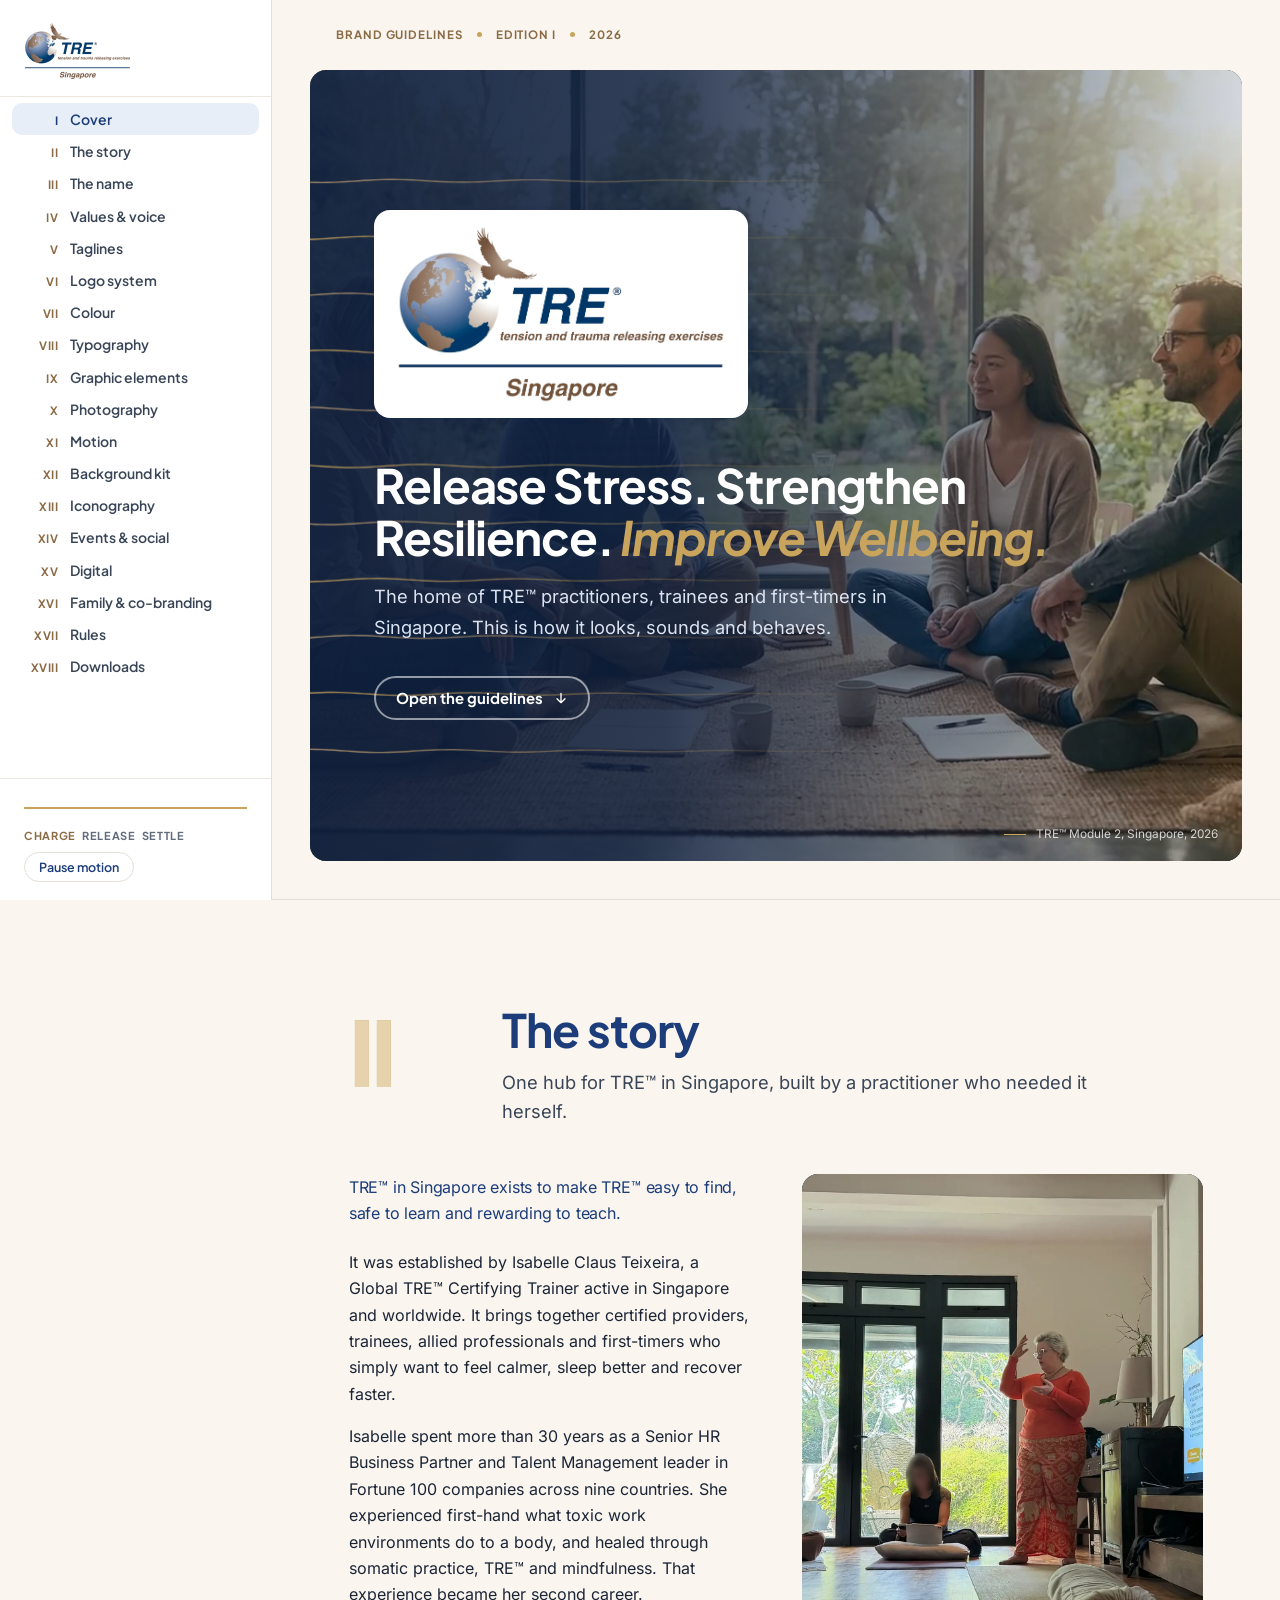
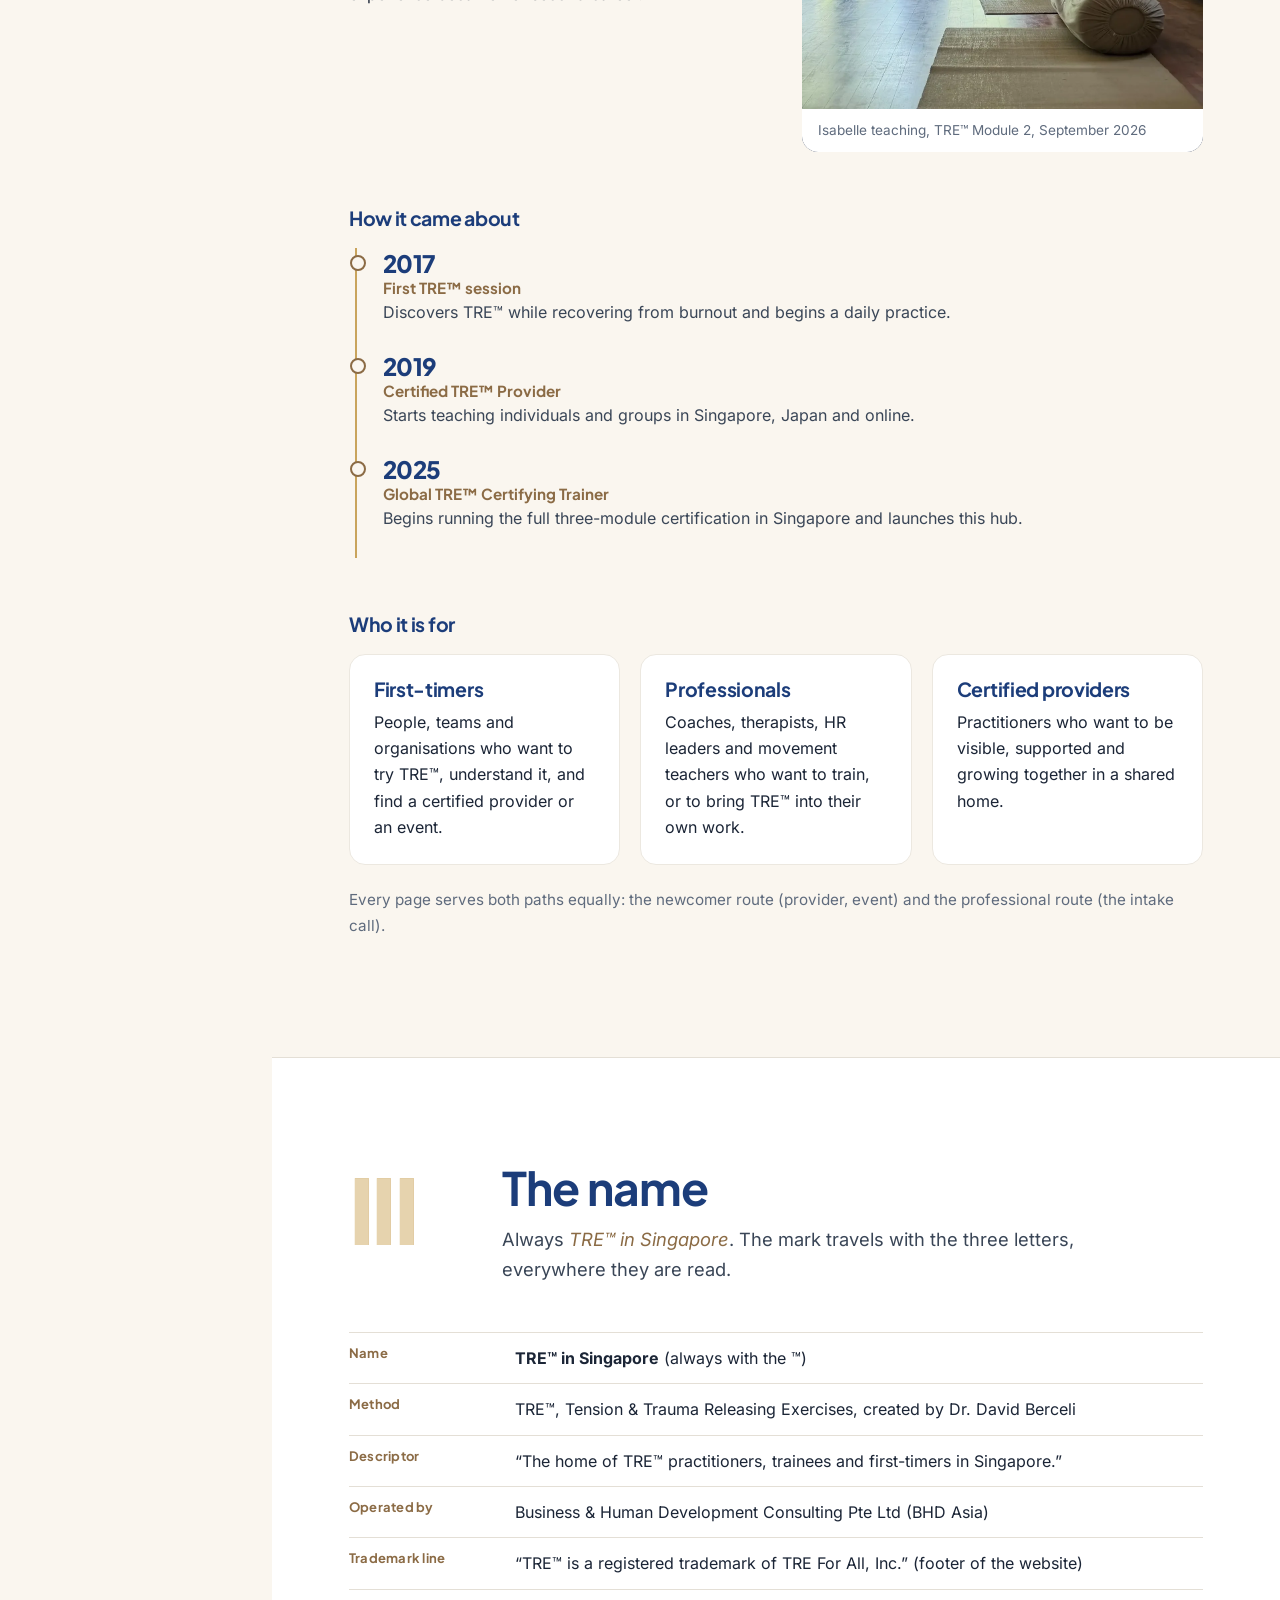
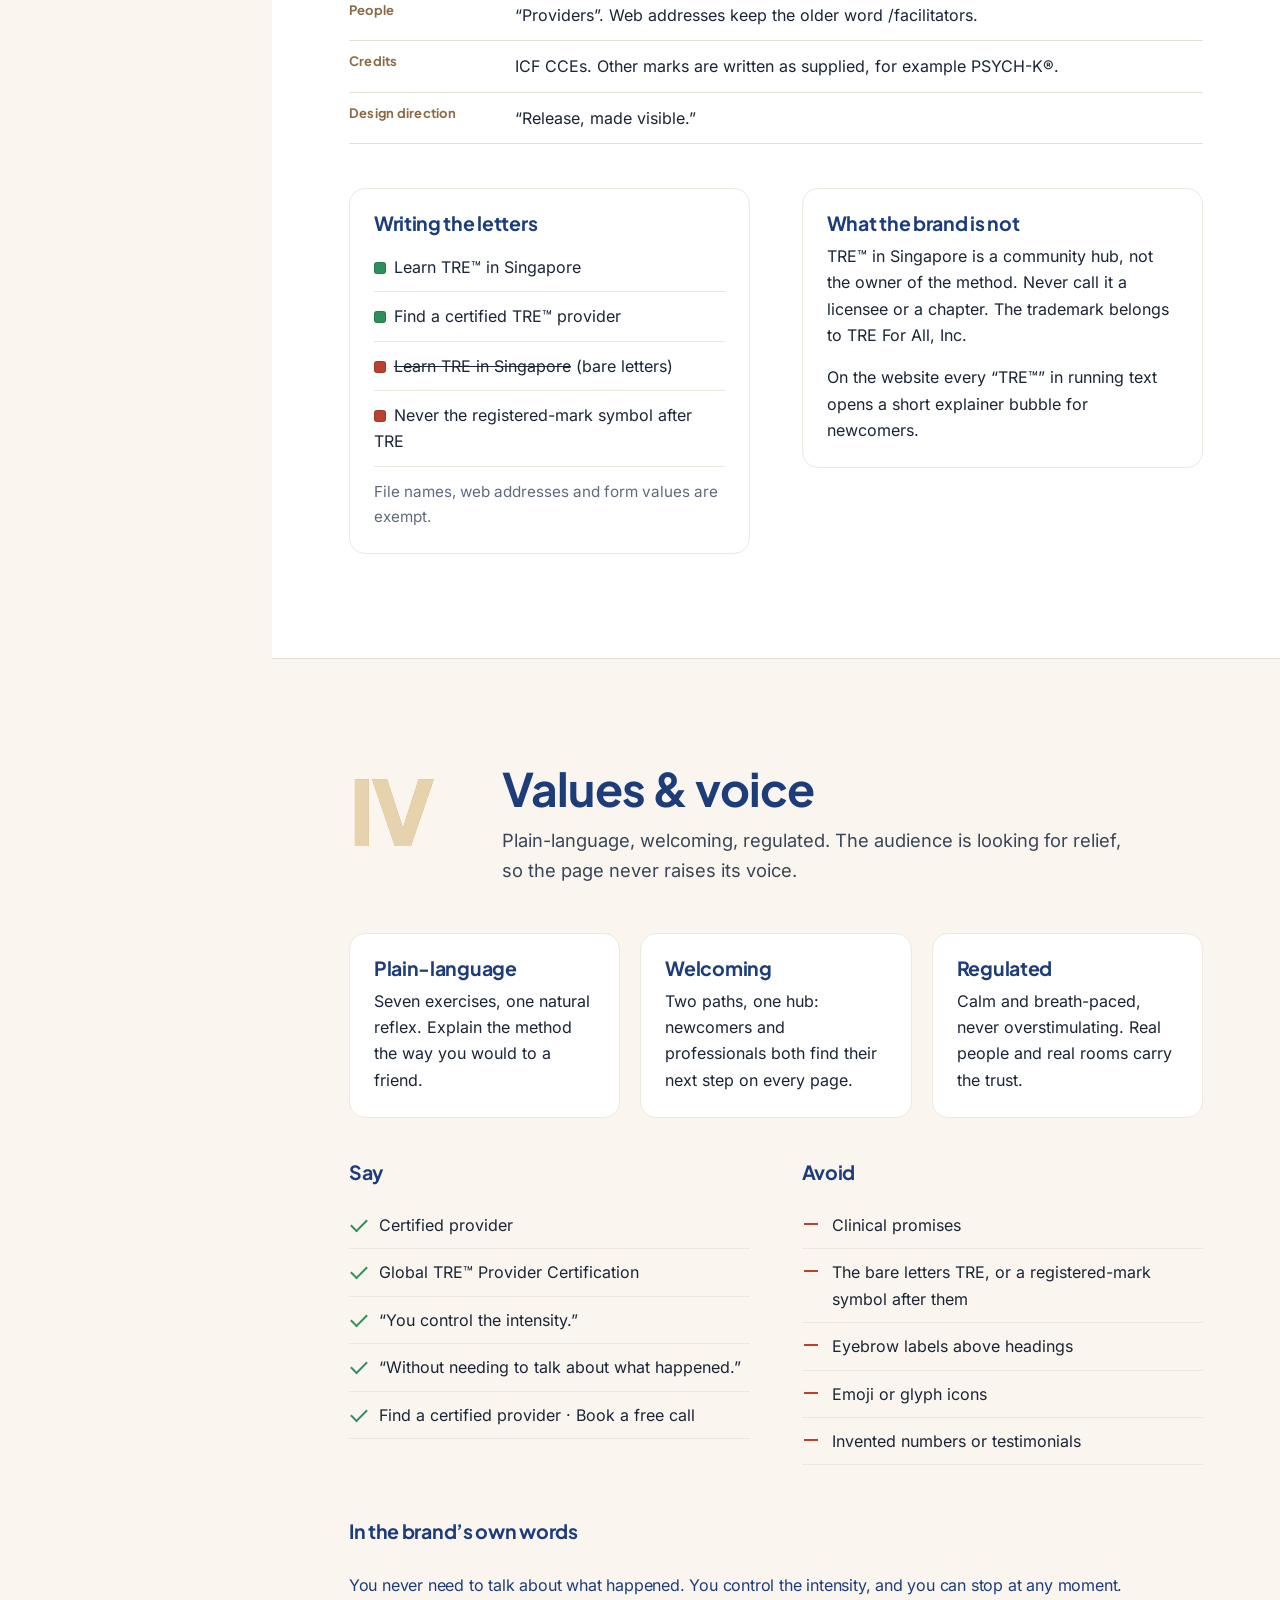
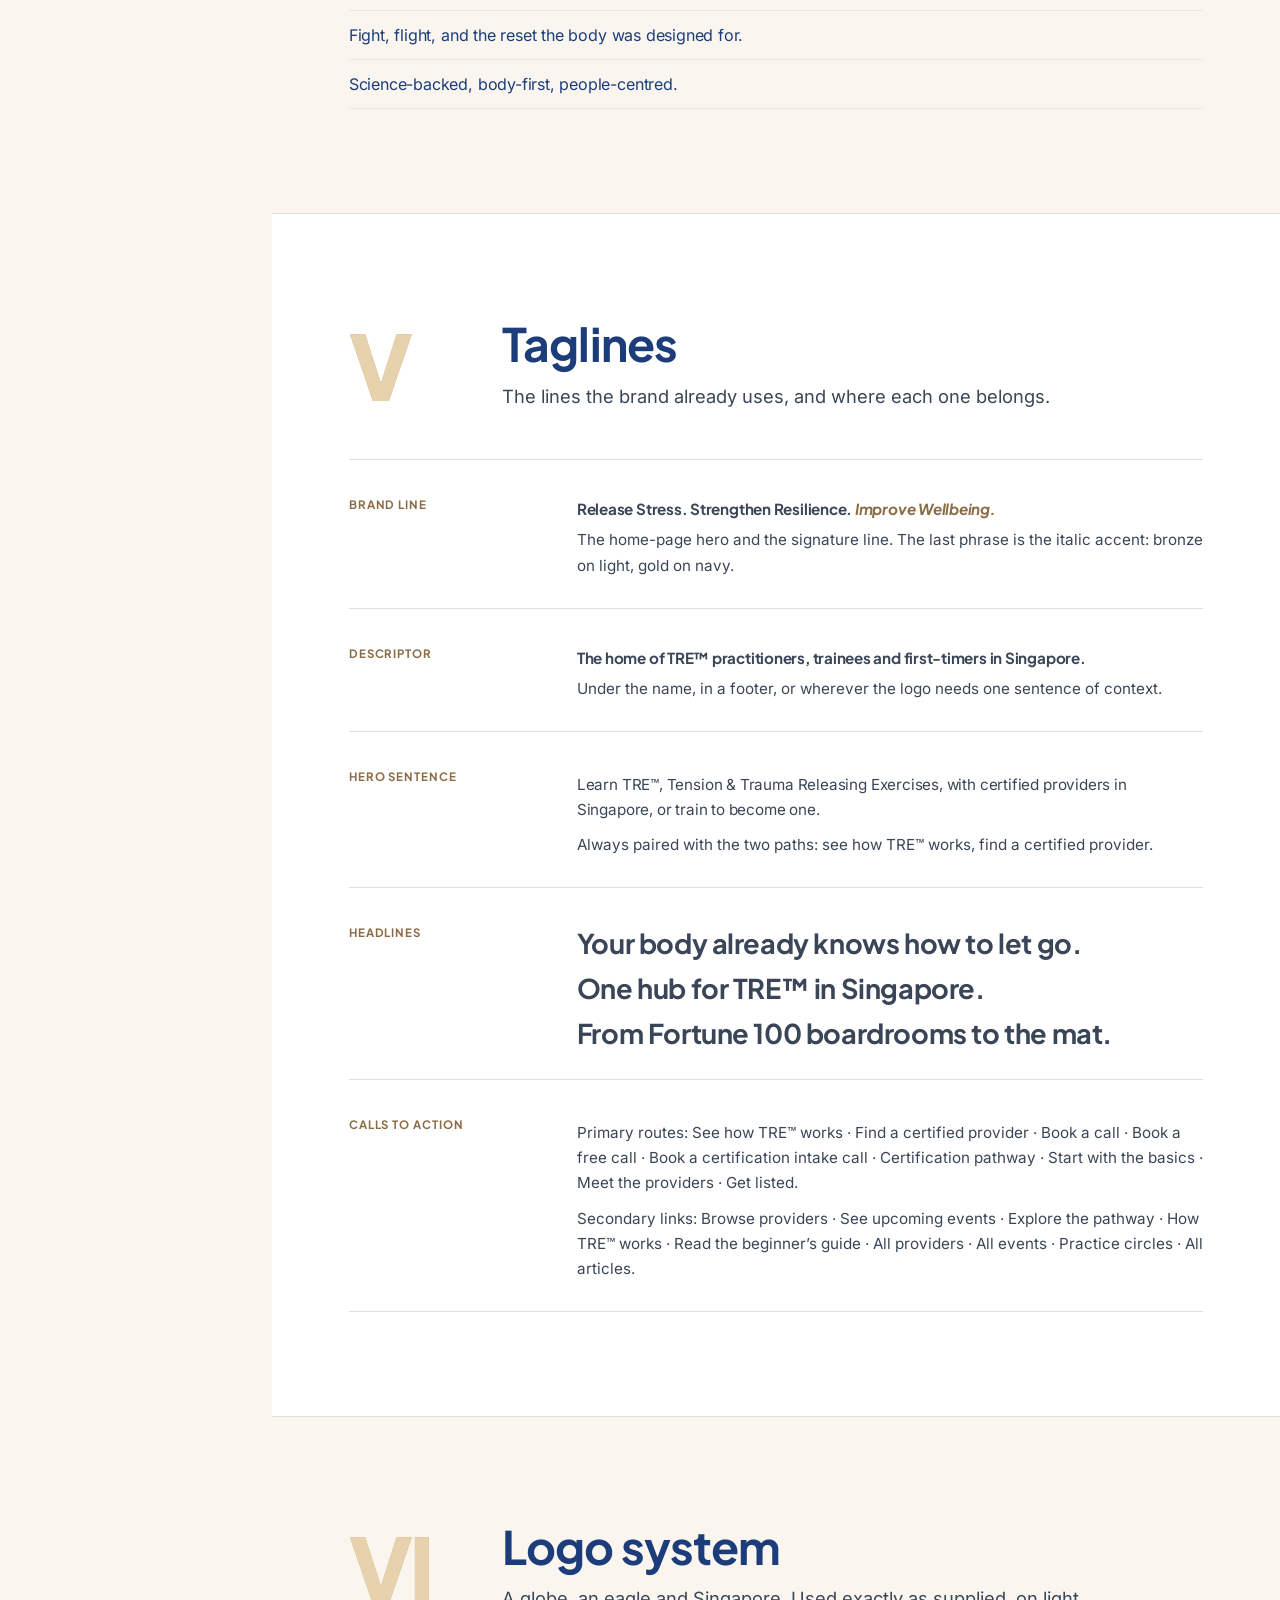
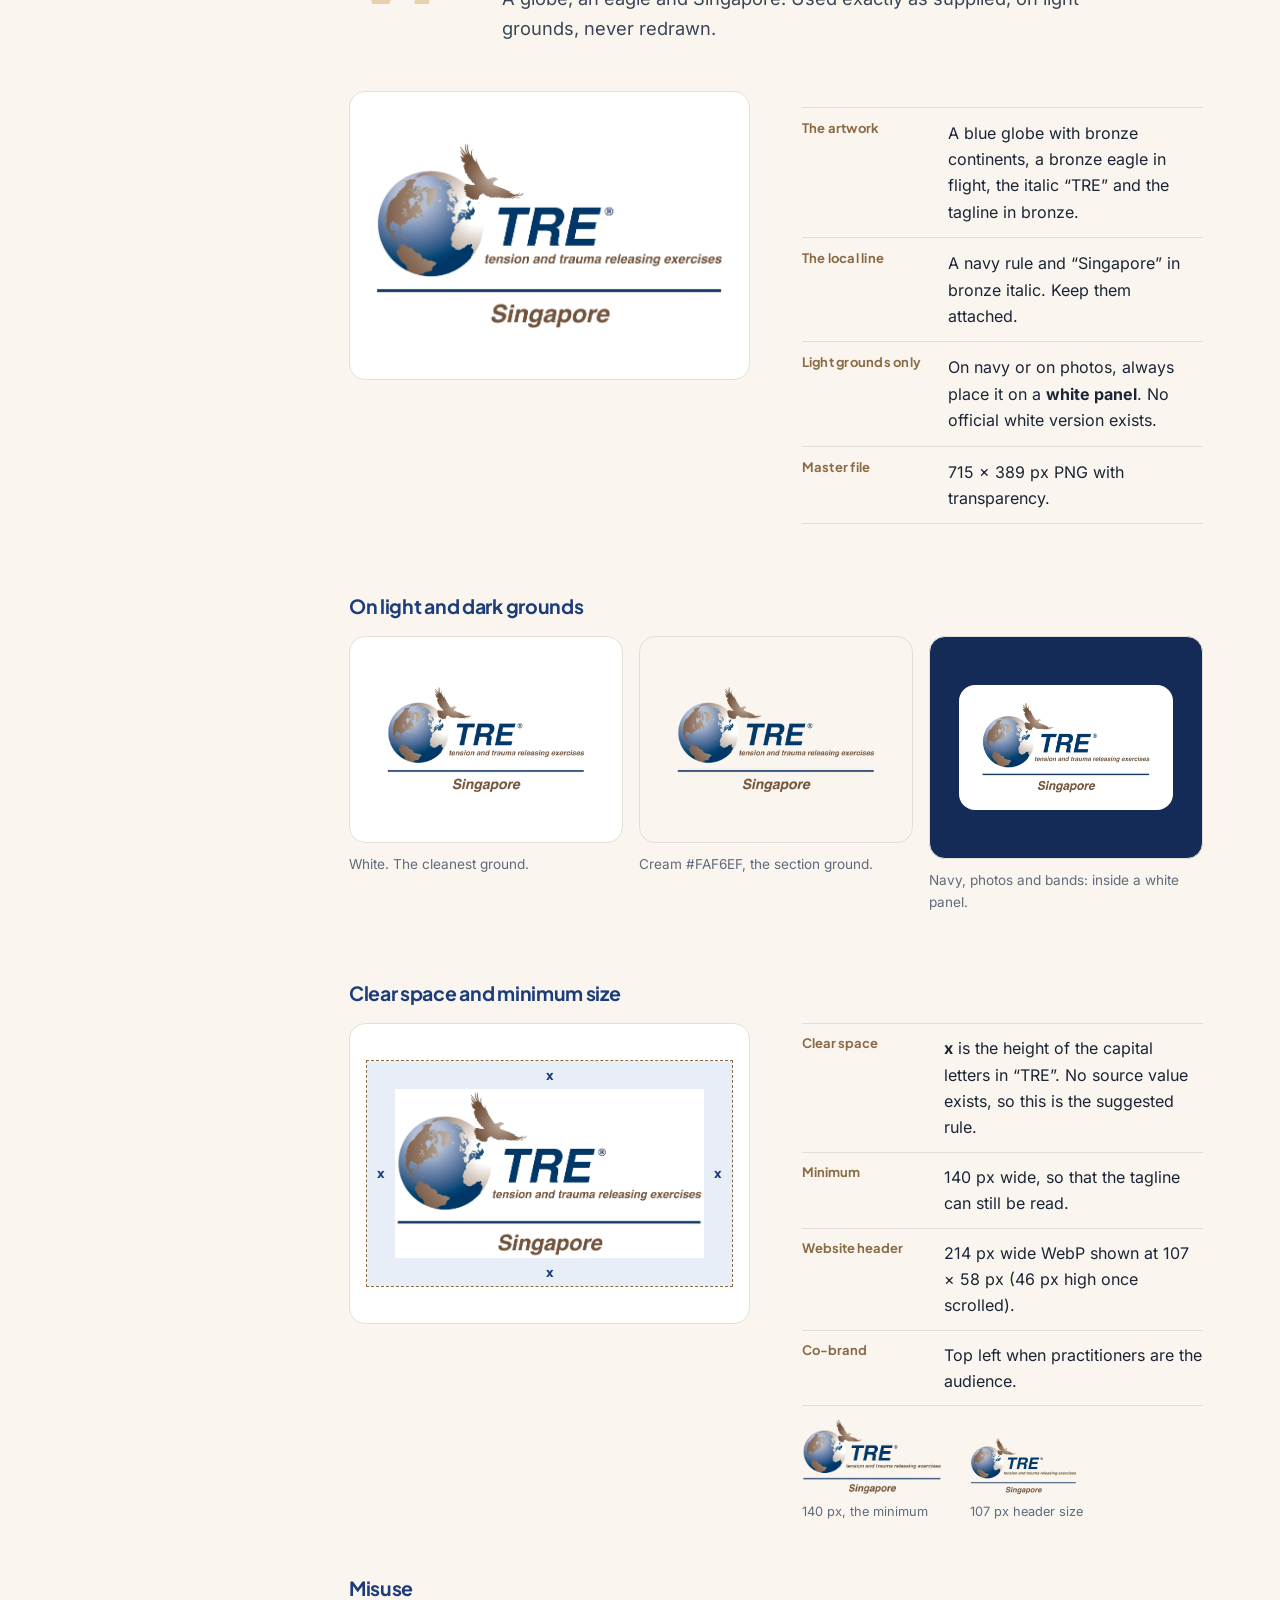
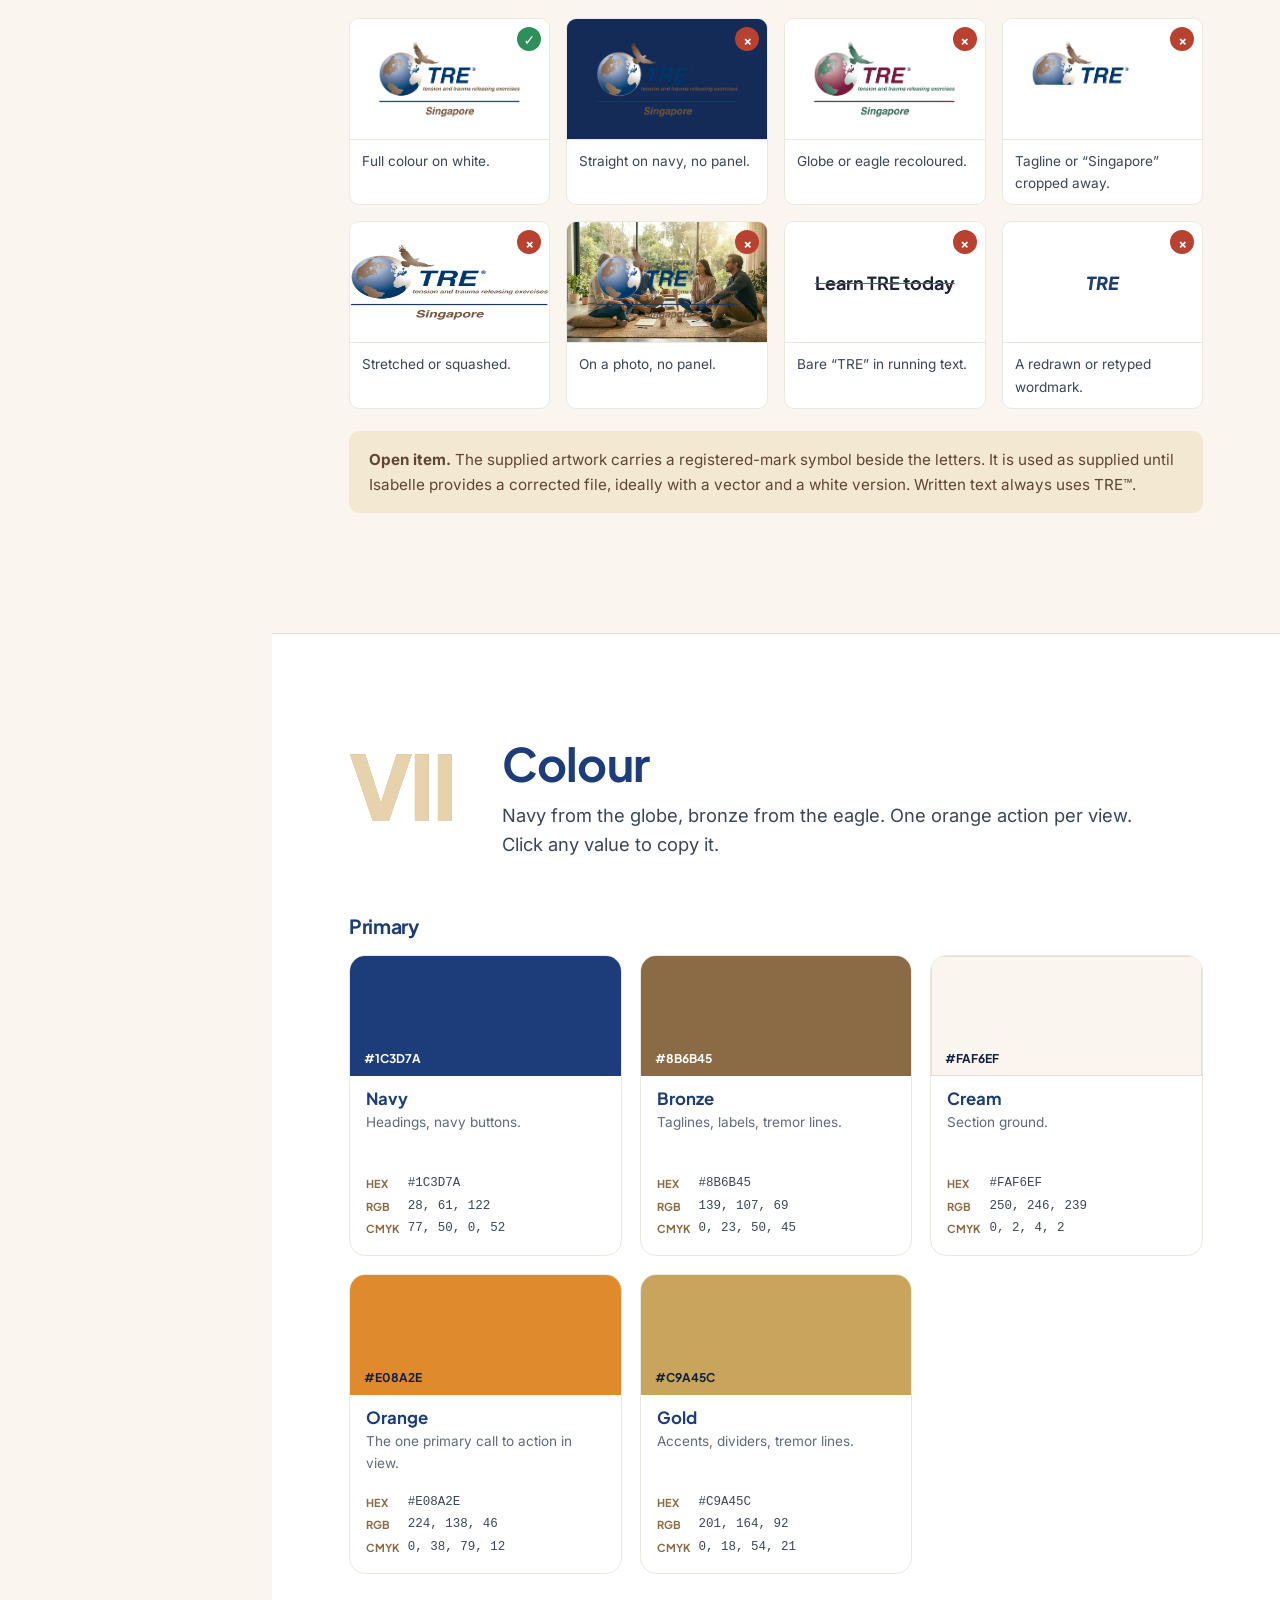
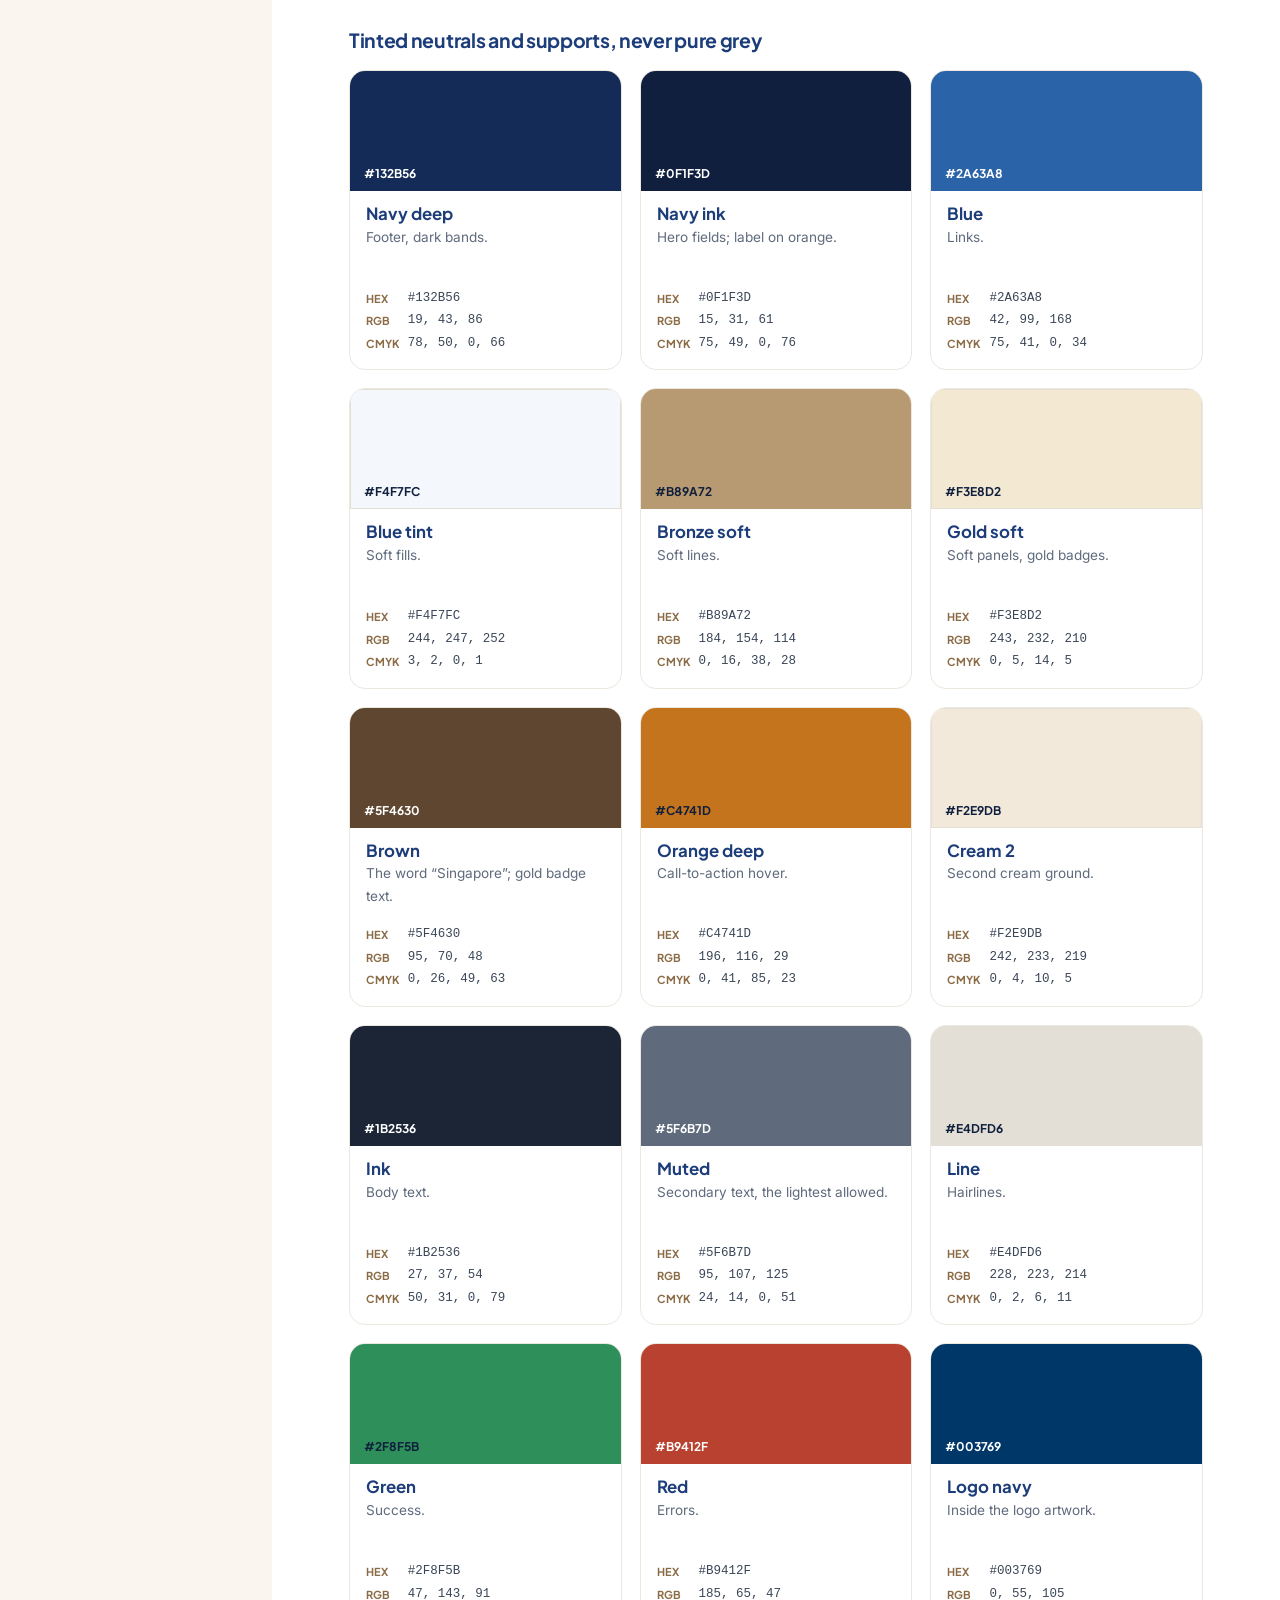
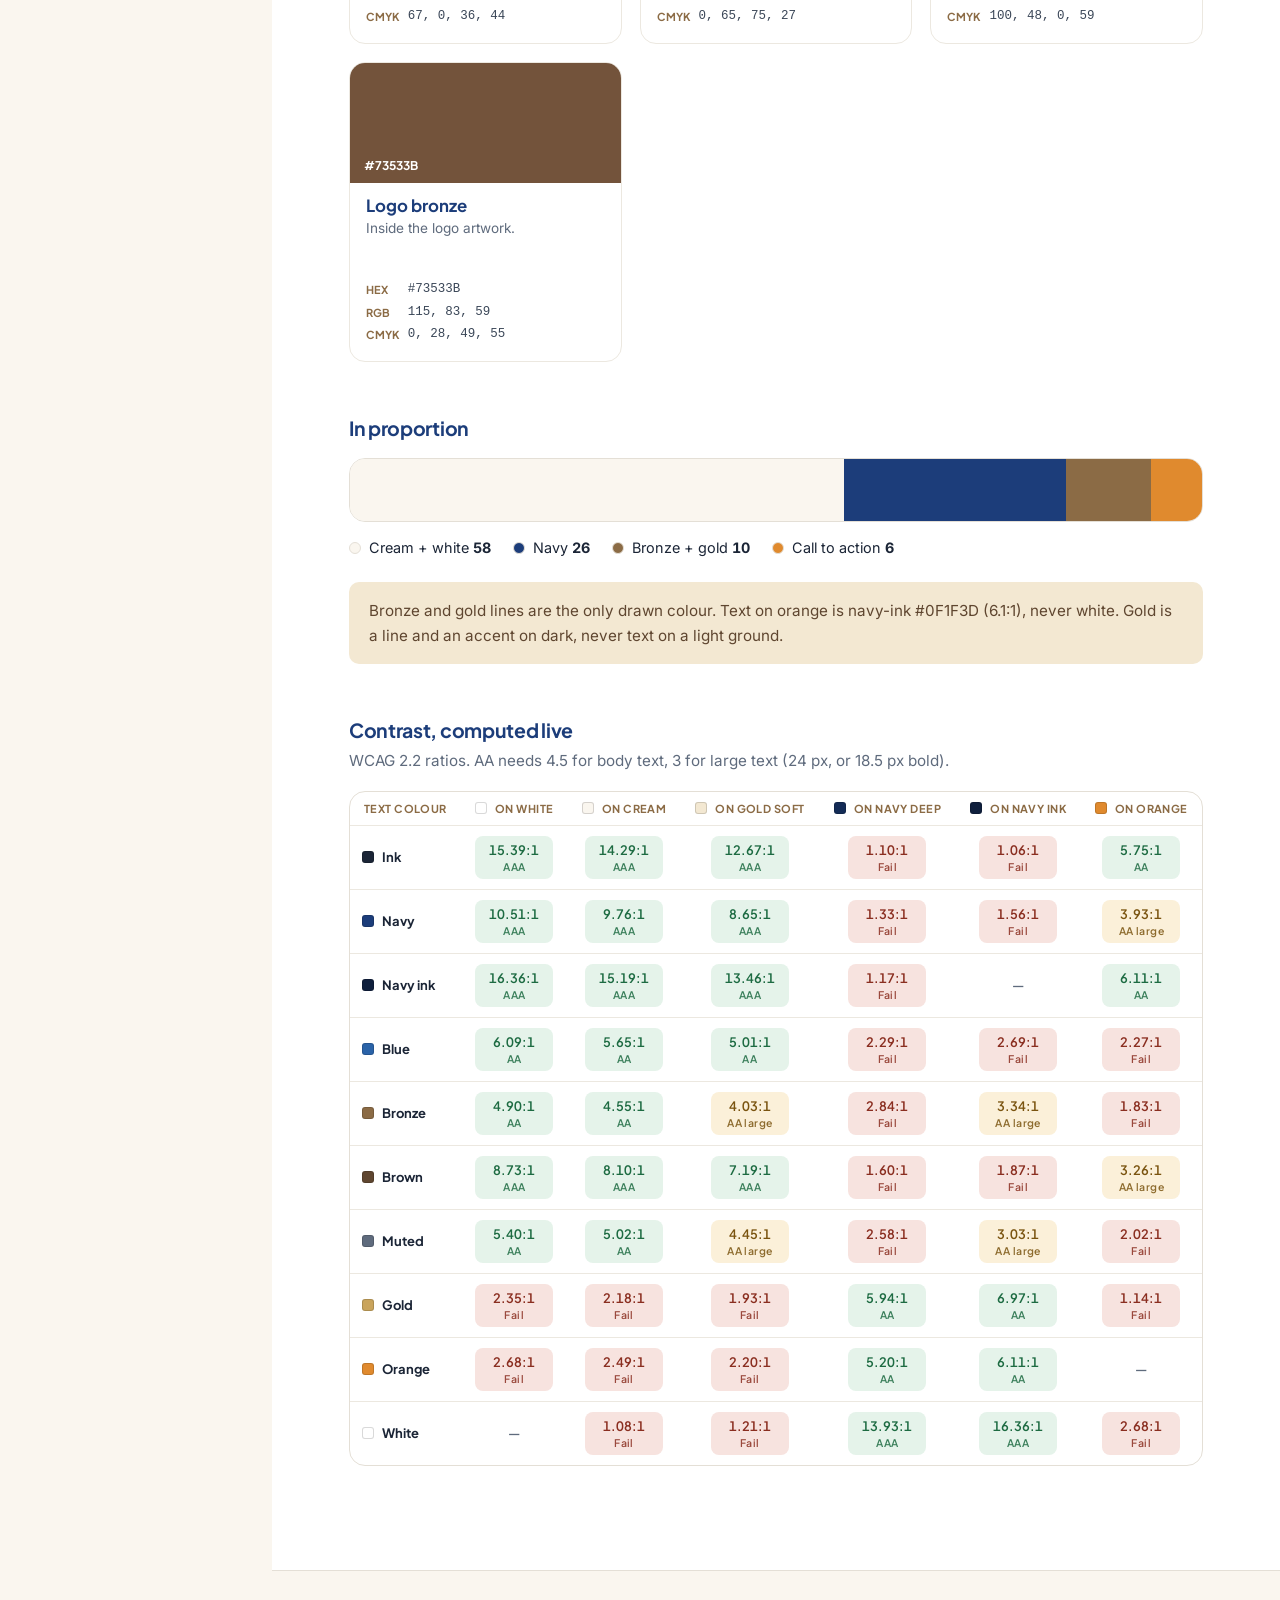
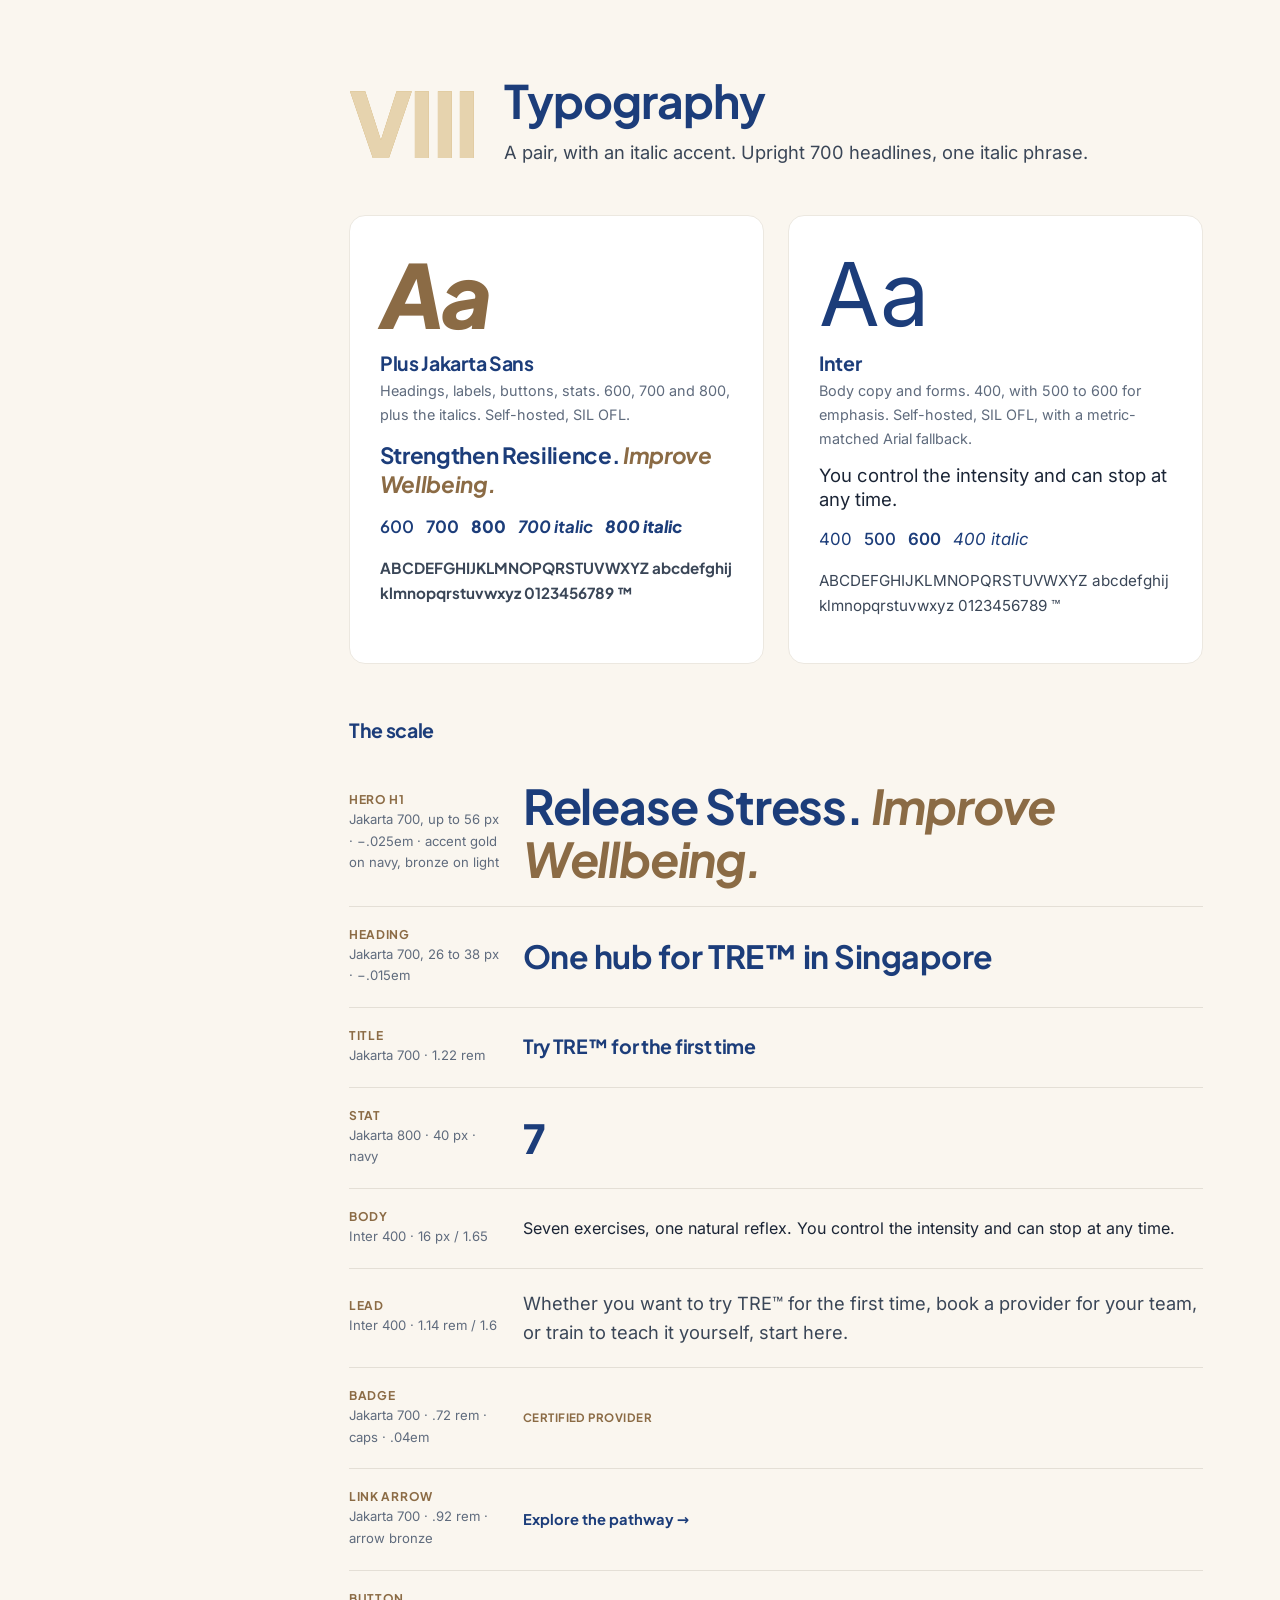
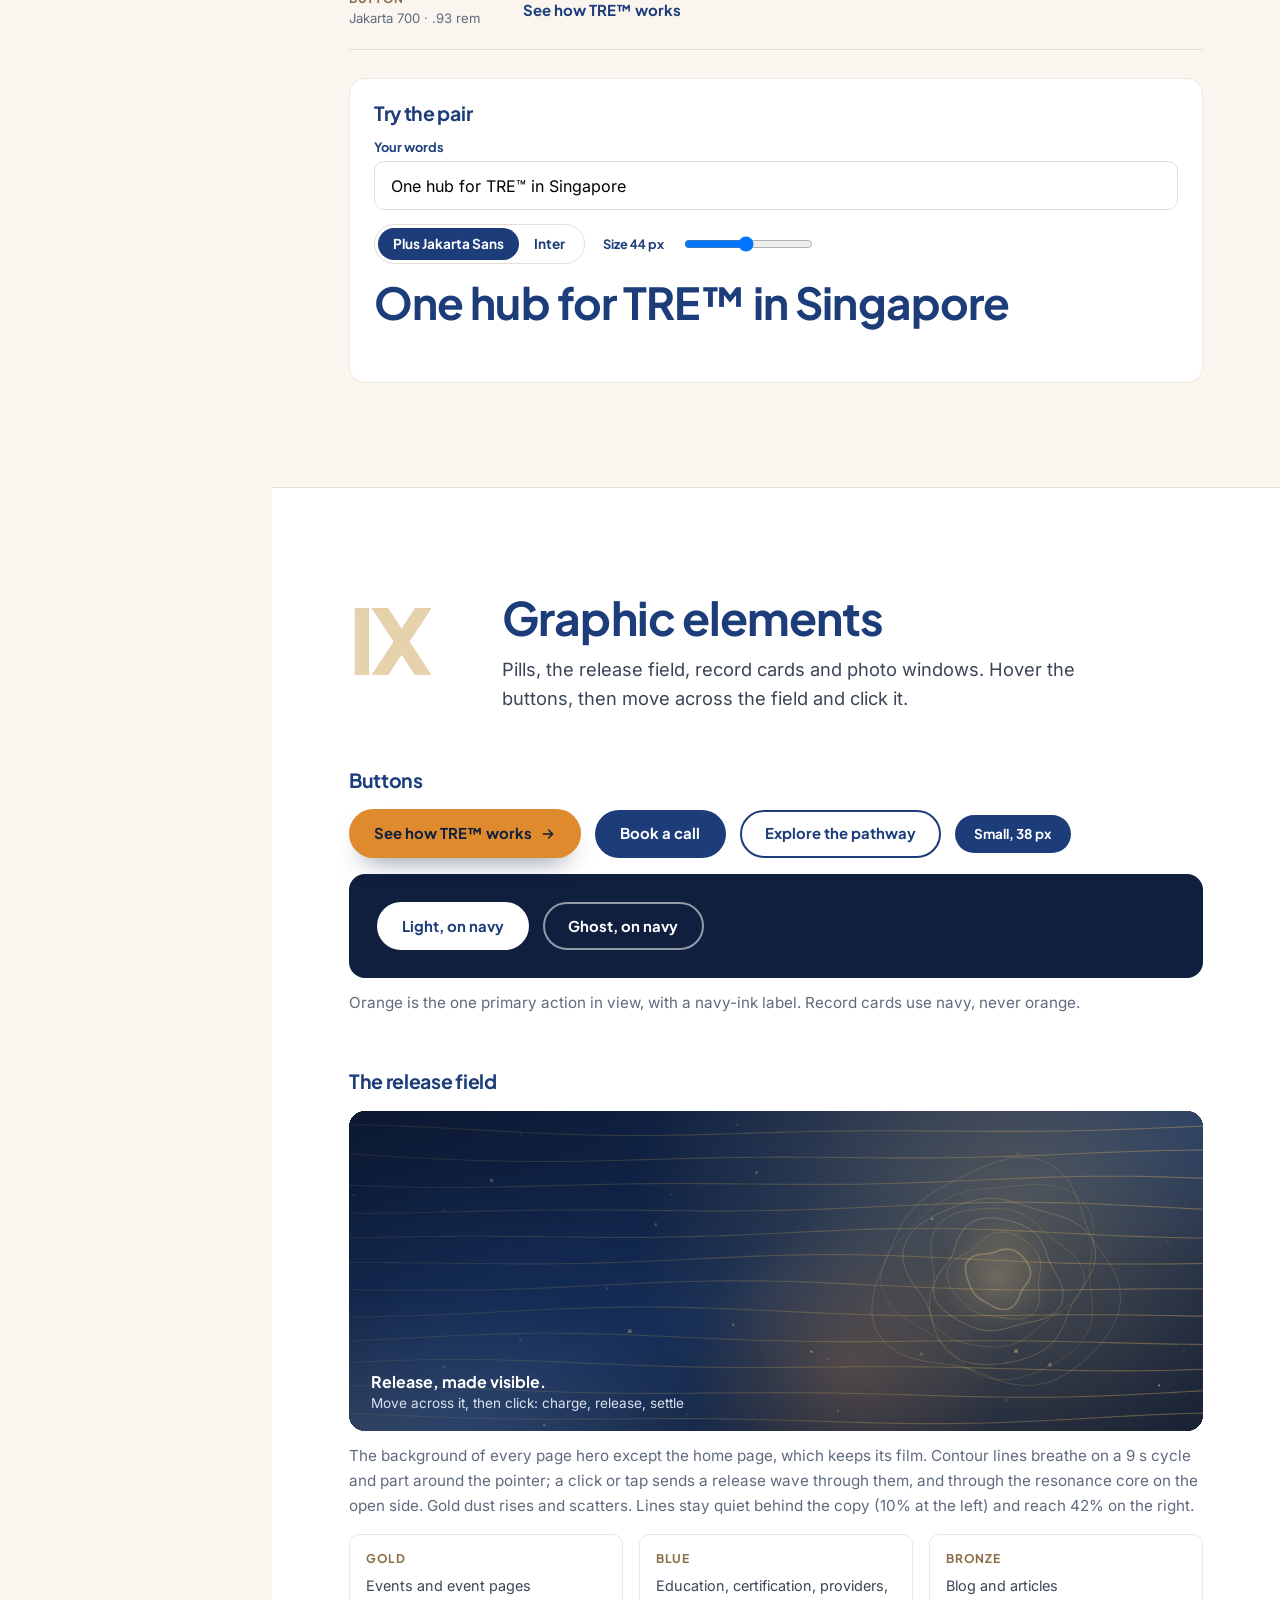
==== commit 5d1245a8: "TRE brand book: release-field heroes (live demo), BHD-style events + record page, participant faces " ====
--- a/brand/index.html
+++ b/brand/index.html
@@ -225,18 +225,19 @@
 
 <!-- IX ELEMENTS -->
 <section class="ch band" id="elements" aria-labelledby="h-el">
-  <header class="ch-head"><span class="ch-num" aria-hidden="true">IX</span><div><h2 id="h-el">Graphic elements</h2><p class="ch-intro">Pills, the tremor field, record cards and photo windows. Hover the buttons, then move across the field.</p></div></header>
+  <header class="ch-head"><span class="ch-num" aria-hidden="true">IX</span><div><h2 id="h-el">Graphic elements</h2><p class="ch-intro">Pills, the release field, record cards and photo windows. Hover the buttons, then move across the field and click it.</p></div></header>
   <h3 class="sec-h">Buttons</h3>
   <div class="btns rv"><button class="btn o" type="button">See how TRE™ works <svg width="16" height="16" viewBox="0 0 24 24" fill="none" stroke="currentColor" stroke-width="2.2" stroke-linecap="round" stroke-linejoin="round" aria-hidden="true"><path d="M5 12h14M13 6l6 6-6 6"/></svg></button><button class="btn n" type="button">Book a call</button><button class="btn out" type="button">Explore the pathway</button><button class="btn n sm" type="button">Small, 38 px</button></div>
   <div class="on-navy rv" style="margin-top:16px"><button class="btn lt" type="button">Light, on navy</button><button class="btn gh" type="button">Ghost, on navy</button></div>
   <p class="sub" style="margin-top:12px">Orange is the one primary action in view, with a navy-ink label. Record cards use navy, never orange.</p>
-  <h3 class="sec-h">The tremor field</h3>
-  <div class="field rv" id="field"><canvas aria-hidden="true"></canvas><p><b>Release, made visible.</b>charge, release, settle</p></div>
-  <p class="sub" style="margin-top:12px">Bronze and gold lines tremble under the pointer, then settle. They fade out at about 46% of the width of a hero.</p>
+  <h3 class="sec-h">The release field</h3>
+  <div class="field rel rv" id="field" data-theme="gold"><canvas class="hx-tremor" aria-hidden="true"></canvas><p><b>Release, made visible.</b>Move across it, then click: charge, release, settle</p></div>
+  <p class="sub" style="margin-top:12px">The background of every page hero except the home page, which keeps its film. Contour lines breathe on a 9 s cycle and part around the pointer; a click or tap sends a release wave through them, and through the resonance core on the open side. Gold dust rises and scatters. Lines stay quiet behind the copy (10% at the left) and reach 42% on the right.</p>
+  <div class="tok-grid" style="margin-top:16px"><div class="tok"><h4>Gold</h4><p>Events and event pages</p><span class="chip-sq" style="background:#C9A45C"></span></div><div class="tok"><h4>Blue</h4><p>Education, certification, providers, guide</p><span class="chip-sq" style="background:#78A5EB"></span></div><div class="tok"><h4>Bronze</h4><p>Blog and articles</p><span class="chip-sq" style="background:#D69670"></span></div><div class="tok"><h4>Mist</h4><p>About, contact and the rest</p><span class="chip-sq" style="background:#AAC4E0"></span></div></div>
   <h3 class="sec-h">Cards, badges and windows</h3>
   <div class="two">
     <div class="rec rv"><span class="pill gold">Certified provider</span><span class="pill navy">Singapore</span><h4>Record card</h4><p>Paper ground, 1 px hairline, 16 px radius, 24 px padding. At most two badges. Navy primary button.</p><button class="btn n sm" type="button">View profile</button></div>
-    <figure class="window rv" style="margin:0"><img src="img/hero-education-1600.webp" alt="A calm TRE session room" width="1600" height="900" loading="lazy"></figure>
+    <figure class="window rv" style="margin:0"><img src="img/module2-sep2026-3.webp" alt="A TRE™ Module 2 sharing circle; participants' faces blurred" width="1200" height="1600" loading="lazy" style="aspect-ratio:16/10;object-fit:cover"></figure>
   </div>
   <div class="hair" aria-hidden="true"></div>
   <p class="sub">A drawn gold hairline fades to nothing. Diagrams without real data carry the label <span class="illu">Illustrative</span>.</p>
@@ -253,10 +254,10 @@
 
 <!-- X PHOTO -->
 <section class="ch" id="photo" aria-labelledby="h-photo">
-  <header class="ch-head"><span class="ch-num" aria-hidden="true">X</span><div><h2 id="h-photo">Photography</h2><p class="ch-intro">Calm rooms, people on mats. Real sessions, real trainers, real cohorts. No stock people.</p></div></header>
+  <header class="ch-head"><span class="ch-num" aria-hidden="true">X</span><div><h2 id="h-photo">Photography</h2><p class="ch-intro">Calm rooms, people on mats. Real sessions, real trainers, real cohorts, and every participant's face blurred. Only facilitators stay sharp.</p></div></header>
   <div class="two" style="margin-bottom:40px">
-    <ul class="ticks rv"><li>Calm, light-filled rooms: daylight, greenery, floor cushions.</li><li>Providers and cohorts together.</li><li>Hero: a real room under a navy grade, tremor lines fading out at about 46% of the width.</li></ul>
-    <ul class="ticks no rv"><li>Stock people and invented personas.</li><li>Faces hidden in shadow: keep faces clear.</li><li>The Reiki certificate photo.</li></ul>
+    <ul class="ticks rv"><li>Calm, light-filled rooms: daylight, greenery, floor cushions.</li><li>Providers and cohorts together, with every participant's face blurred (an even soft blur over the whole face and hair). Isabelle, Simba and listed facilitators stay sharp; when unsure who someone is, blur.</li><li>Photos live in galleries, record pages and share images. Page heroes use the release field; only the home page has a photo hero.</li><li>WebP on the website, at every size. Share images (1200 × 630) stay JPG for LinkedIn and Facebook.</li></ul>
+    <ul class="ticks no rv"><li>Stock people and invented personas.</li><li>A participant's face left sharp, in any copy or size of a picture.</li><li>Photos in page heroes (other than the home page).</li><li>AVIF, PNG or JPG pictures on pages.</li><li>The Reiki certificate photo.</li></ul>
   </div>
   <div class="filters" id="filters" role="group" aria-label="Filter photographs"></div>
   <div class="lib" id="lib"></div>
@@ -273,17 +274,17 @@
   <div class="two" style="margin-top:44px">
     <div class="rv"><h3 style="margin-bottom:12px">Anatomy of a hero, six layers</h3>
       <ol class="layers">
-        <li><span><b>A real session photo.</b> A slow 32 s push-in from 1.04 to 1.12.</span></li>
-        <li><span><b>Wordmark-navy grade</b> at 42%.</span></li>
-        <li><span><b>Navy-ink wash</b>, 92% at the left to 10% at the right.</span></li>
-        <li><span><b>The tremor field.</b></span></li>
-        <li><span><b>Copy settles</b> from a 6 px blur and a 14 px rise over .95 s, 90 ms apart.</span></li>
-        <li><span><b>Photo credit</b> at .74 rem, white at 78%, after a 22 px gold hairline.</span></li></ol></div>
+        <li><span><b>The navy room.</b> #0B1730 to #122A52 at 160°, a 7% grain.</span></li>
+        <li><span><b>Three light orbs</b> drift on 17 to 28 s loops and lean up to 90 px toward the pointer.</span></li>
+        <li><span><b>The release field.</b> 12 to 24 contour lines breathing on a 9 s cycle, parting around the pointer.</span></li>
+        <li><span><b>Release waves</b> from a click or tap, and a soft idle pulse every 6 s, travelling at 420 px a second.</span></li>
+        <li><span><b>The resonance core and gold dust</b> on the open side.</span></li>
+        <li><span><b>Copy settles</b> from a 14 px rise over .95 s, 90 ms apart. No blur, no photo credit.</span></li></ol></div>
     <div class="rv"><h3 style="margin-bottom:12px">Timing</h3>
       <dl class="kv" style="grid-template-columns:110px 1fr"><dt>--ease</dt><dd>cubic-bezier(.2,.7,.2,1), 320 ms</dd><dt>--ease-out</dt><dd>cubic-bezier(.16,1,.3,1), 600 ms</dd><dt>Durations</dt><dd>.18 · .32 · .6 s</dd><dt>Hover and press</dt><dd>Lift 2 px in 320 ms, press to .98 in 180 ms</dd><dt>Primary button</dt><dd>Sheen in .6 s, arrow slides 4 px</dd></dl>
       <div class="settle-demo" id="settle" aria-hidden="true"><i></i></div><p class="sub" style="margin-top:8px">Hover the strip: the dot lifts, then settles.</p>
       <h3 style="margin:28px 0 8px">Care</h3>
-      <p>A site-wide pause switch stops everything that moves on its own. Reduced motion gets a fully still version. No bounce or spring motion. The sidebar of this book has the same pause switch.</p></div>
+      <p>A site-wide pause switch stops everything that moves on its own. Reduced motion gets a fully still version. No bounce or spring motion. Heroes draw at about 30 fps at rest and 60 fps while touched, stop off screen, and never use blur filters. The sidebar of this book has the same pause switch.</p></div>
   </div>
 </section>
 
@@ -310,6 +311,9 @@
     <figure class="rv"><img src="img/card-shaking-online.webp" alt="Website event card for an online workshop" loading="lazy"><figcaption>Website event card, 1920 × 1080</figcaption></figure>
   </div>
   <p class="sub" style="margin-top:12px">Event cards use the shared HummingBeing card design, light and without a QR code. Check dates and fees on the live events page before quoting them, and never print a discount code.</p>
+  <h3 class="sec-h">The events page</h3>
+  <ol class="layers rv"><li><span><b>Next upcoming event card</b>: title, date, the visitor's own time, Register · View event · Add to calendar, a four-tile countdown and a stats row.</span></li><li><span><b>Upcoming Events</b>: filter pills with counts (All · Certification · Speakers events), Grid or By month, the final-sale note.</span></li><li><span><b>Three-column cards</b>: poster, tags, title, date and place on one line each, a two-line description, price, Details and Register.</span></li><li><span><b>Past and sold out events</b> in the same grid below.</span></li></ol>
+  <p class="sub" style="margin-top:8px">The same layout as bhdasia.com/events and hummingbeing.com/events.</p>
   <h3 class="sec-h">Share images, 1200 × 630</h3>
   <div class="cards">
     <figure class="rv"><img src="img/share-about.webp" alt="Share image for the About page" loading="lazy"><figcaption>About</figcaption></figure>
@@ -320,8 +324,8 @@
   <table class="fmt"><thead><tr><th>Format</th><th>Size</th><th>Layout</th></tr></thead><tbody>
     <tr><td>Share image</td><td>1200 × 630</td><td>A real photo under a navy grade, the logo on a white panel, a Plus Jakarta Sans headline.</td></tr>
     <tr><td>Website event card</td><td>1920 × 1080</td><td>The shared card design, supplied through the card field of the events data.</td></tr>
-    <tr><td>Page hero</td><td>Web, full bleed</td><td>A real TRE™ room seen through the tremor field. On record pages the poster (16:9) or portrait (1:1) sits in a 16 px rounded window on the right.</td></tr>
-    <tr><td>Event record page</td><td>Web</td><td>Who it is for · Programme · What is included · Fees · Facilitators.</td></tr>
+    <tr><td>Page hero</td><td>Web, full bleed</td><td>The release field on the navy room, no photo. The home page alone keeps its film and still.</td></tr>
+    <tr><td>Event record page</td><td>Web</td><td>Hero: tag pills (format, category, date, price, credits, starts in), the short title, the subtitle-led lead, Register and Details. Then a facts strip, the poster first in the content column, About · What we will explore · Who it is for · Led by · preparation, a sticky register box and three compact related events.</td></tr>
     <tr><td>Event blog posts</td><td>Web</td><td>Preview and recap drafts, published only once approved.</td></tr>
     <tr><td>Social posts</td><td>Not yet set</td><td>There is no TRE™ in Singapore social series yet. Practitioner pieces lead with TRE™ in Singapore under the co-branding rule.</td></tr></tbody></table>
 </section>
@@ -337,7 +341,8 @@
     <dt>Footer</dt><dd>Navy-ink #0F1F3D with text #B9C5DA and gold social circles of 38 px. Credit line: “© 2026 Business &amp; Human Development Consulting Pte Ltd · TRE™ in Singapore”, then the trademark line.</dd>
     <dt>Contact</dt><dd>bonjour@bhdasia.com, written as plain text. WhatsApp +81 80 6515 1778.</dd>
     <dt>Social</dt><dd>Facebook /bhdasia · Instagram isabelleclausteixeira_bhd · LinkedIn in/isabelleclausteixeira · YouTube @IsabelleClausTeixeira</dd>
-    <dt>Signature</dt><dd>The tremor field, TRE™ explainer bubbles, a motion pause switch and breakpoints at 380, 480, 520, 560, 600, 640, 760, 900 and 980 px.</dd>
+    <dt>Pictures</dt><dd>WebP only on pages, in 400 to 1600 px copies; share images JPG. Every participant's face blurred.</dd>
+    <dt>Signature</dt><dd>The release field, TRE™ explainer bubbles, a motion pause switch and breakpoints at 380, 480, 520, 560, 600, 640, 760, 900 and 980 px.</dd>
   </dl>
   <p class="rule-note"><b>Open item.</b> The site favicon is a drawn globe and is not taken from the official artwork. There is no PNG or touch icon yet.</p>
 </section>
@@ -364,8 +369,8 @@
 <section class="ch band" id="rules" aria-labelledby="h-rules">
   <header class="ch-head"><span class="ch-num" aria-hidden="true">XVII</span><div><h2 id="h-rules">Rules</h2><p class="ch-intro">What to do every time, what never to do, and the rules that apply to every Isabelle brand.</p></div></header>
   <div class="two">
-    <div class="rv"><h3 class="sec-h" style="margin-top:0">Do</h3><ul class="ticks"><li>Navy fields, cream grounds, bronze and gold lines.</li><li>One orange call to action in view, with a navy-ink label.</li><li>Upright 700 headlines, with the accent italic: gold on navy, bronze on light.</li><li>The logo on white or a white panel. Keep “Singapore” attached.</li><li>TRE™ in every visible line.</li><li>Offer both paths: provider or event, and the intake call.</li></ul></div>
-    <div class="rv"><h3 class="sec-h" style="margin-top:0">Don’t</h3><ul class="ticks no"><li>Use the old hand-drawn vector logo file as the logo.</li><li>Put the full-colour logo straight on navy or on a photo.</li><li>Use eyebrows, gradient text, coloured side stripes or bounce motion.</li><li>Make clinical outcome promises.</li><li>Call the brand a licensee or a chapter.</li><li>Use the Reiki certificate photo.</li></ul></div>
+    <div class="rv"><h3 class="sec-h" style="margin-top:0">Do</h3><ul class="ticks"><li>Navy fields, cream grounds, bronze and gold lines.</li><li>One orange call to action in view, with a navy-ink label.</li><li>Upright 700 headlines, with the accent italic: gold on navy, bronze on light.</li><li>The logo on white or a white panel. Keep “Singapore” attached.</li><li>TRE™ in every visible line.</li><li>Offer both paths: provider or event, and the intake call.</li><li>Blur every face except the facilitators', in every size of a picture.</li></ul></div>
+    <div class="rv"><h3 class="sec-h" style="margin-top:0">Don’t</h3><ul class="ticks no"><li>Use the old hand-drawn vector logo file as the logo.</li><li>Put the full-colour logo straight on navy or on a photo.</li><li>Use gradient text, coloured side stripes or bounce motion. Small gold eyebrows only on event record pages, as on HummingBeing and BHD Asia.</li><li>Publish a photo with a participant's face unblurred.</li><li>Make clinical outcome promises.</li><li>Call the brand a licensee or a chapter.</li><li>Use the Reiki certificate photo.</li></ul></div>
   </div>
   <h3 class="sec-h">Across Isabelle’s brands</h3>
   <div class="three">
@@ -409,7 +414,7 @@
   </div>
 </section>
 
-<footer class="foot"><p>Compiled by TechNext for BHD Asia from tre-in-singapore.com (checked 15 October 2026), its stylesheet and DESIGN.md, and the Isabelle brand guide. TRE™ is a registered trademark of TRE For All, Inc. Unlisted page: not for search engines.</p></footer>
+<footer class="foot"><p>Compiled by TechNext for BHD Asia from tre-in-singapore.com (checked 8 November 2026), its stylesheet and DESIGN.md, and the Isabelle brand guide. TRE™ is a registered trademark of TRE For All, Inc. Unlisted page: not for search engines.</p></footer>
 </main>
 <div class="toast" id="toast" role="status" aria-live="polite"></div>
 <script src="brand.js"></script>
--- a/brand/brand.css
+++ b/brand/brand.css
@@ -364,3 +364,40 @@
 .still *,.still *:before{animation:none!important}
 @media (max-width:900px){.cover-credit{display:none}}
 
+
+/* release field demo (8 Nov 2026) */
+/* =========================================================
+   RELEASE FIELD heroes (8 Nov 2026): every hero but the home page's has no photo.
+   .hx-aura = the room (navy depth + three drifting light orbs that lean toward the pointer)
+   canvas = the canvas (layer.js field())
+   Orbs move with transform/translate only; the grain is one static SVG.
+   ========================================================= */
+.field.rel{height:320px;isolation:isolate;cursor:crosshair}
+.field.rel[data-theme="gold"]{--o1:201,164,92;--o2:58,98,170;--o3:232,150,70}
+.field.rel[data-theme="blue"]{--o1:88,140,230;--o2:201,164,92;--o3:60,190,210}
+.field.rel[data-theme="bronze"]{--o1:214,140,100;--o2:70,100,170;--o3:201,164,92}
+.field.rel[data-theme="mist"]{--o1:150,190,230;--o2:201,164,92;--o3:120,110,200}
+.hx-aura{position:absolute;inset:0;z-index:-3;overflow:hidden;pointer-events:none;
+  background:
+    radial-gradient(120% 80% at 100% 0%,rgba(var(--o2),.22) 0%,rgba(var(--o2),0) 60%),
+    radial-gradient(90% 70% at 0% 100%,rgba(var(--o1),.14) 0%,rgba(var(--o1),0) 60%),
+    linear-gradient(160deg,#0b1730 0%,#122a52 52%,#0a1630 100%)}
+.hx-aura::after{content:"";position:absolute;inset:0;opacity:.07;mix-blend-mode:overlay;
+  background-image:url("data:image/svg+xml,%3Csvg xmlns='http://www.w3.org/2000/svg' width='140' height='140'%3E%3Cfilter id='n'%3E%3CfeTurbulence type='fractalNoise' baseFrequency='.9' numOctaves='2' stitchTiles='stitch'/%3E%3C/filter%3E%3Crect width='100%25' height='100%25' filter='url(%23n)'/%3E%3C/svg%3E")}
+.hx-aura i{position:absolute;display:block;border-radius:50%;will-change:transform}
+.hx-aura .o1{width:62vmax;height:62vmax;right:-16vmax;top:-22vmax;background:radial-gradient(circle,rgba(var(--o1),.34) 0%,rgba(var(--o1),.12) 38%,rgba(var(--o1),0) 68%);
+  translate:calc(var(--mx,0) * 60px) calc(var(--my,0) * 40px);animation:hx-orb1 22s var(--ease-breath,ease-in-out) infinite alternate}
+.hx-aura .o2{width:48vmax;height:48vmax;left:-14vmax;bottom:-26vmax;background:radial-gradient(circle,rgba(var(--o2),.28) 0%,rgba(var(--o2),.08) 42%,rgba(var(--o2),0) 70%);
+  translate:calc(var(--mx,0) * -40px) calc(var(--my,0) * -30px);animation:hx-orb2 28s ease-in-out infinite alternate}
+.hx-aura .o3{width:26vmax;height:26vmax;right:22%;bottom:-8vmax;background:radial-gradient(circle,rgba(var(--o3),.22) 0%,rgba(var(--o3),0) 66%);
+  translate:calc(var(--mx,0) * 90px) calc(var(--my,0) * 70px);animation:hx-orb3 17s ease-in-out infinite alternate}
+@keyframes hx-orb1{from{transform:translate(0,0) scale(1)}to{transform:translate(-6vmax,5vmax) scale(1.12)}}
+@keyframes hx-orb2{from{transform:translate(0,0) scale(1.05)}to{transform:translate(7vmax,-4vmax) scale(.92)}}
+@keyframes hx-orb3{from{transform:translate(0,0) scale(.9)}to{transform:translate(-9vmax,-6vmax) scale(1.15)}}
+.field.rel.is-off .hx-aura i,.motion-paused .field.rel .hx-aura i{animation-play-state:paused}
+.field.rel canvas{z-index:-1;cursor:crosshair}
+.field.rel{cursor:crosshair}
+.field.rel a,.field.rel button{cursor:pointer}
+
+@media (prefers-reduced-motion:reduce){.hx-aura i{animation:none!important}}
+@media print{.hx-aura{display:none!important}}
